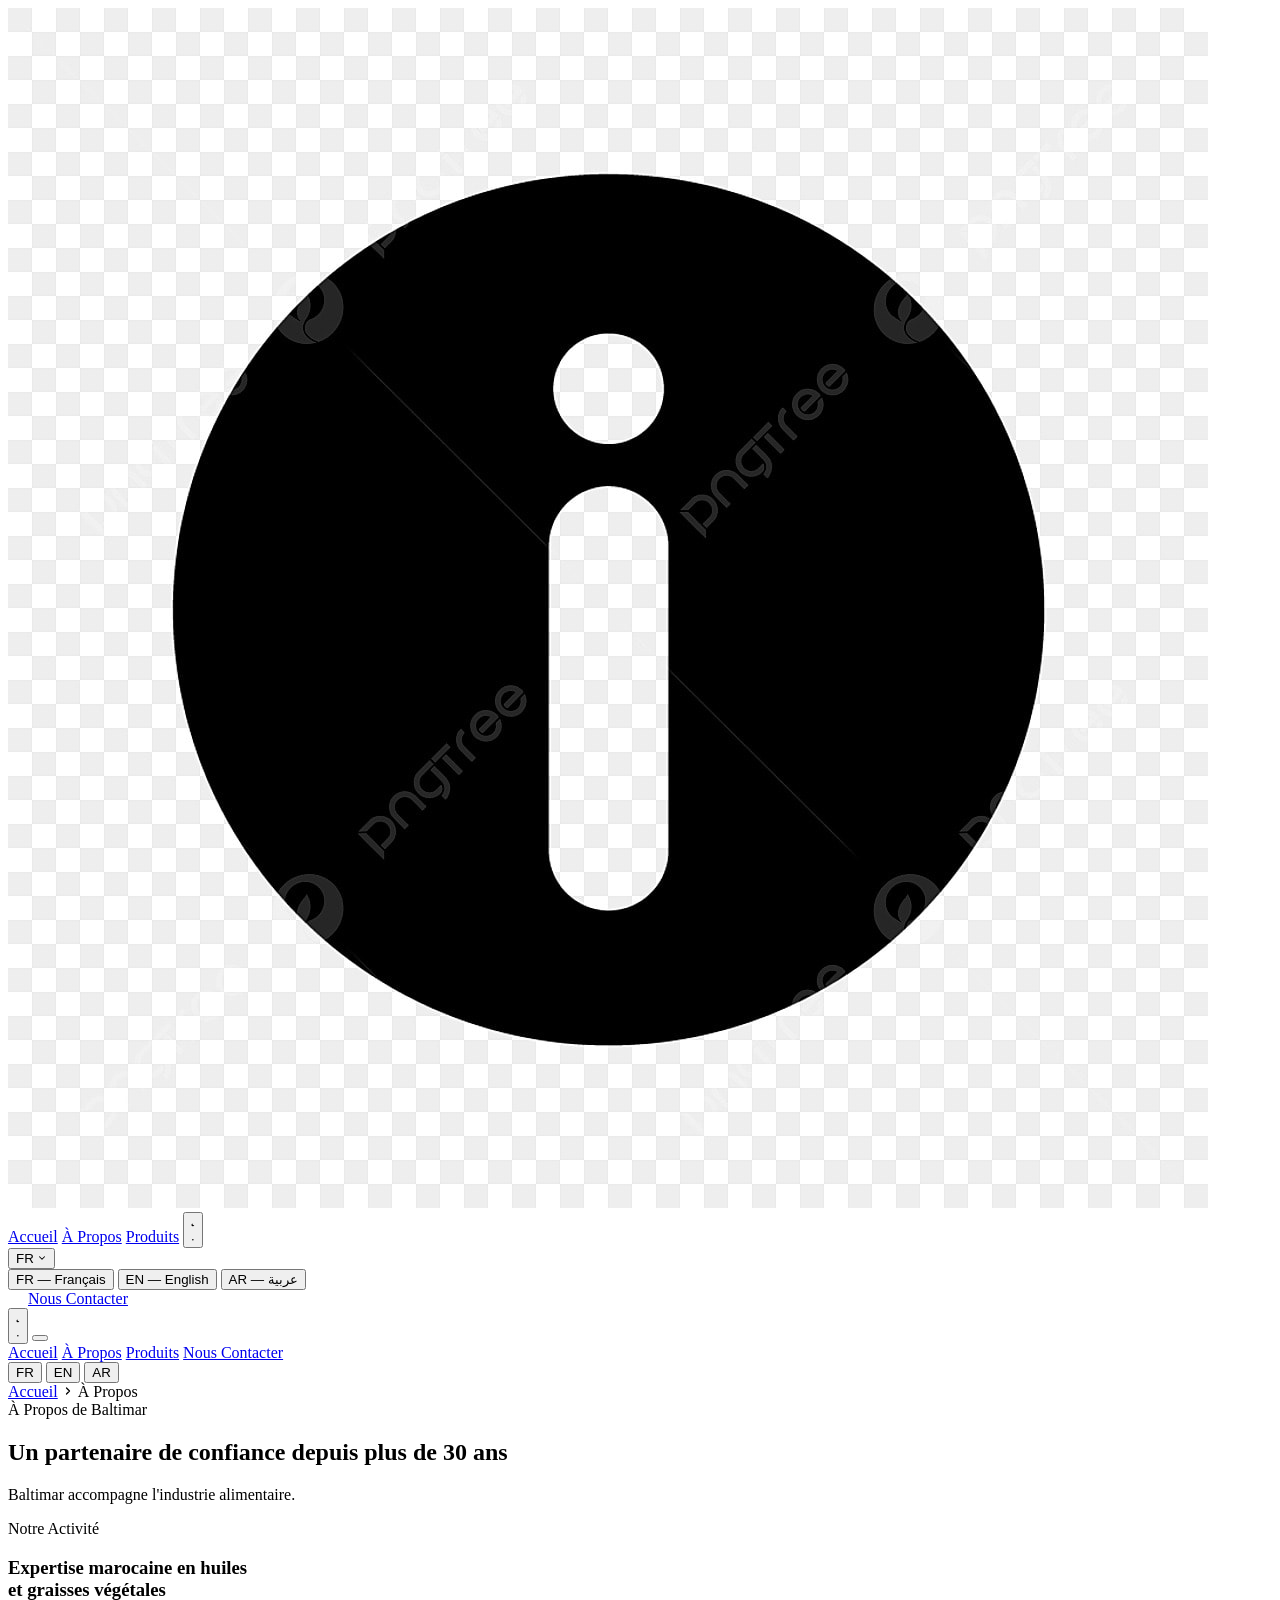
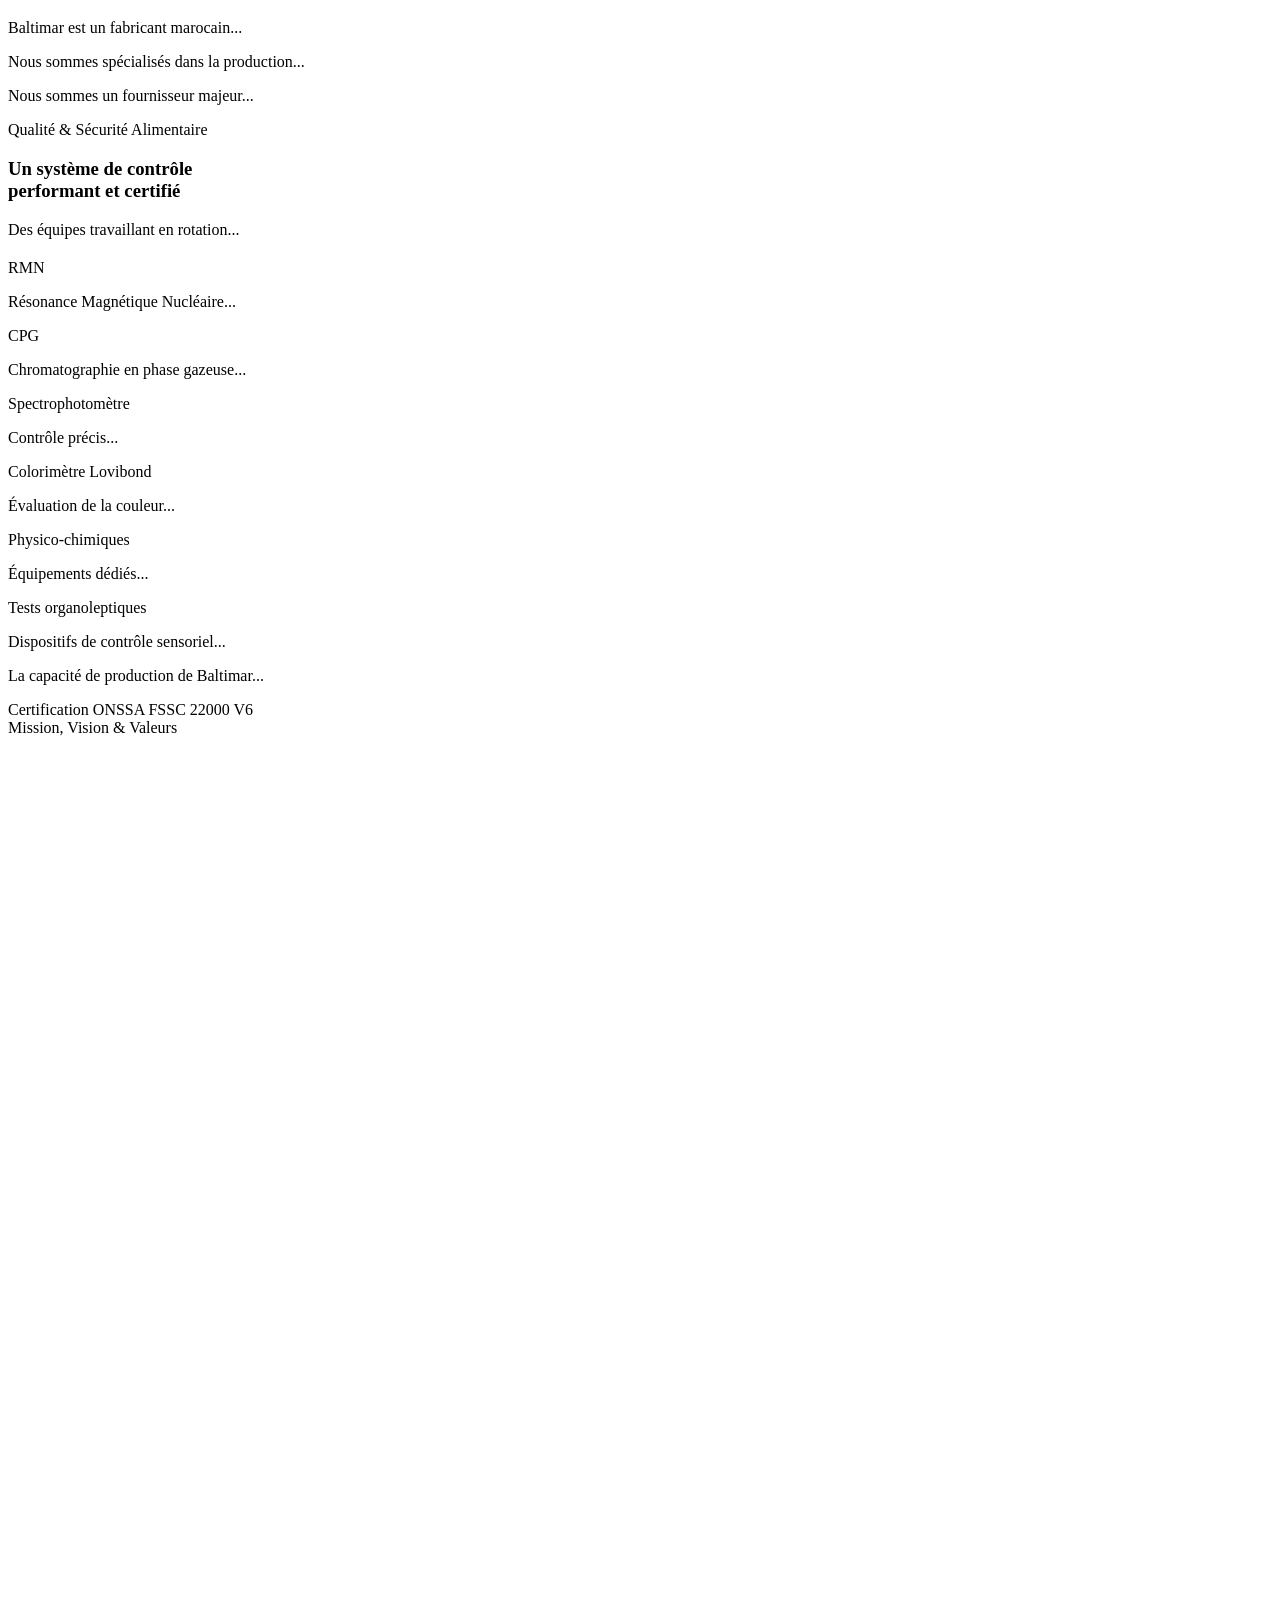
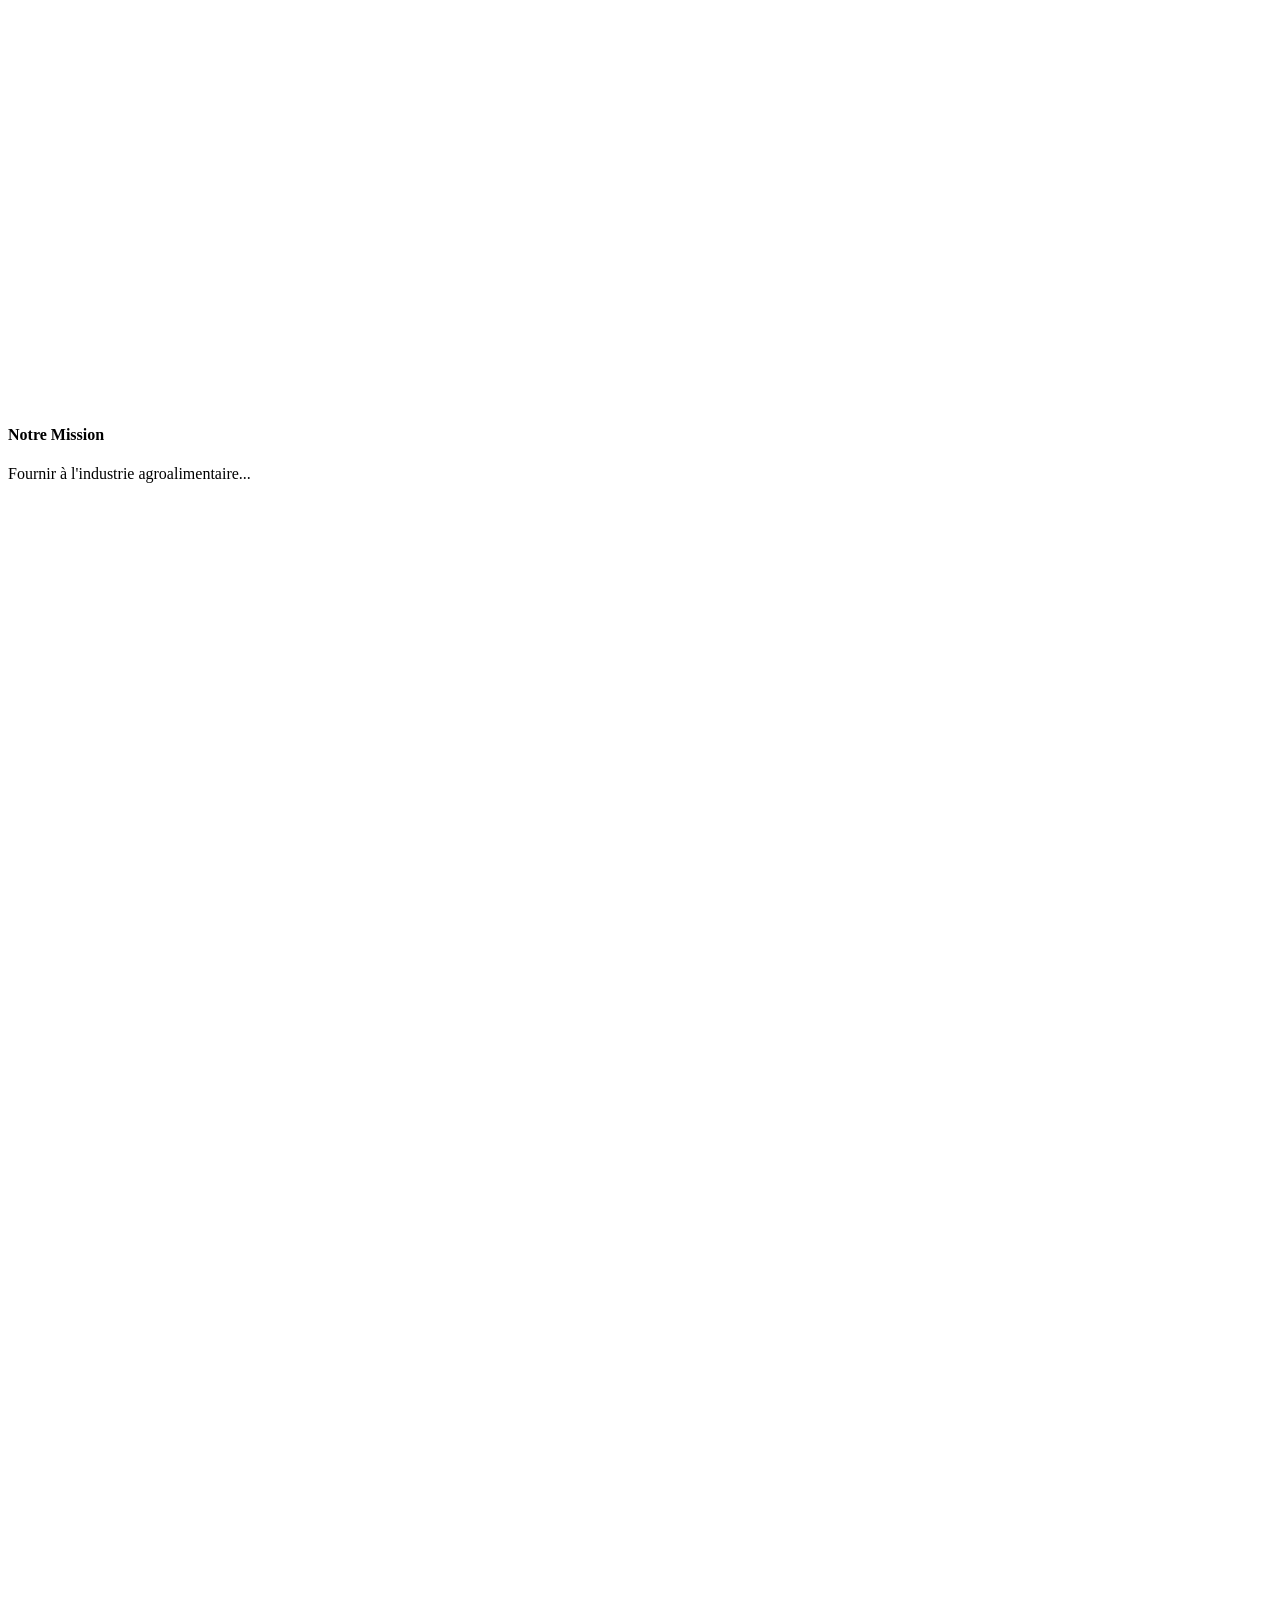
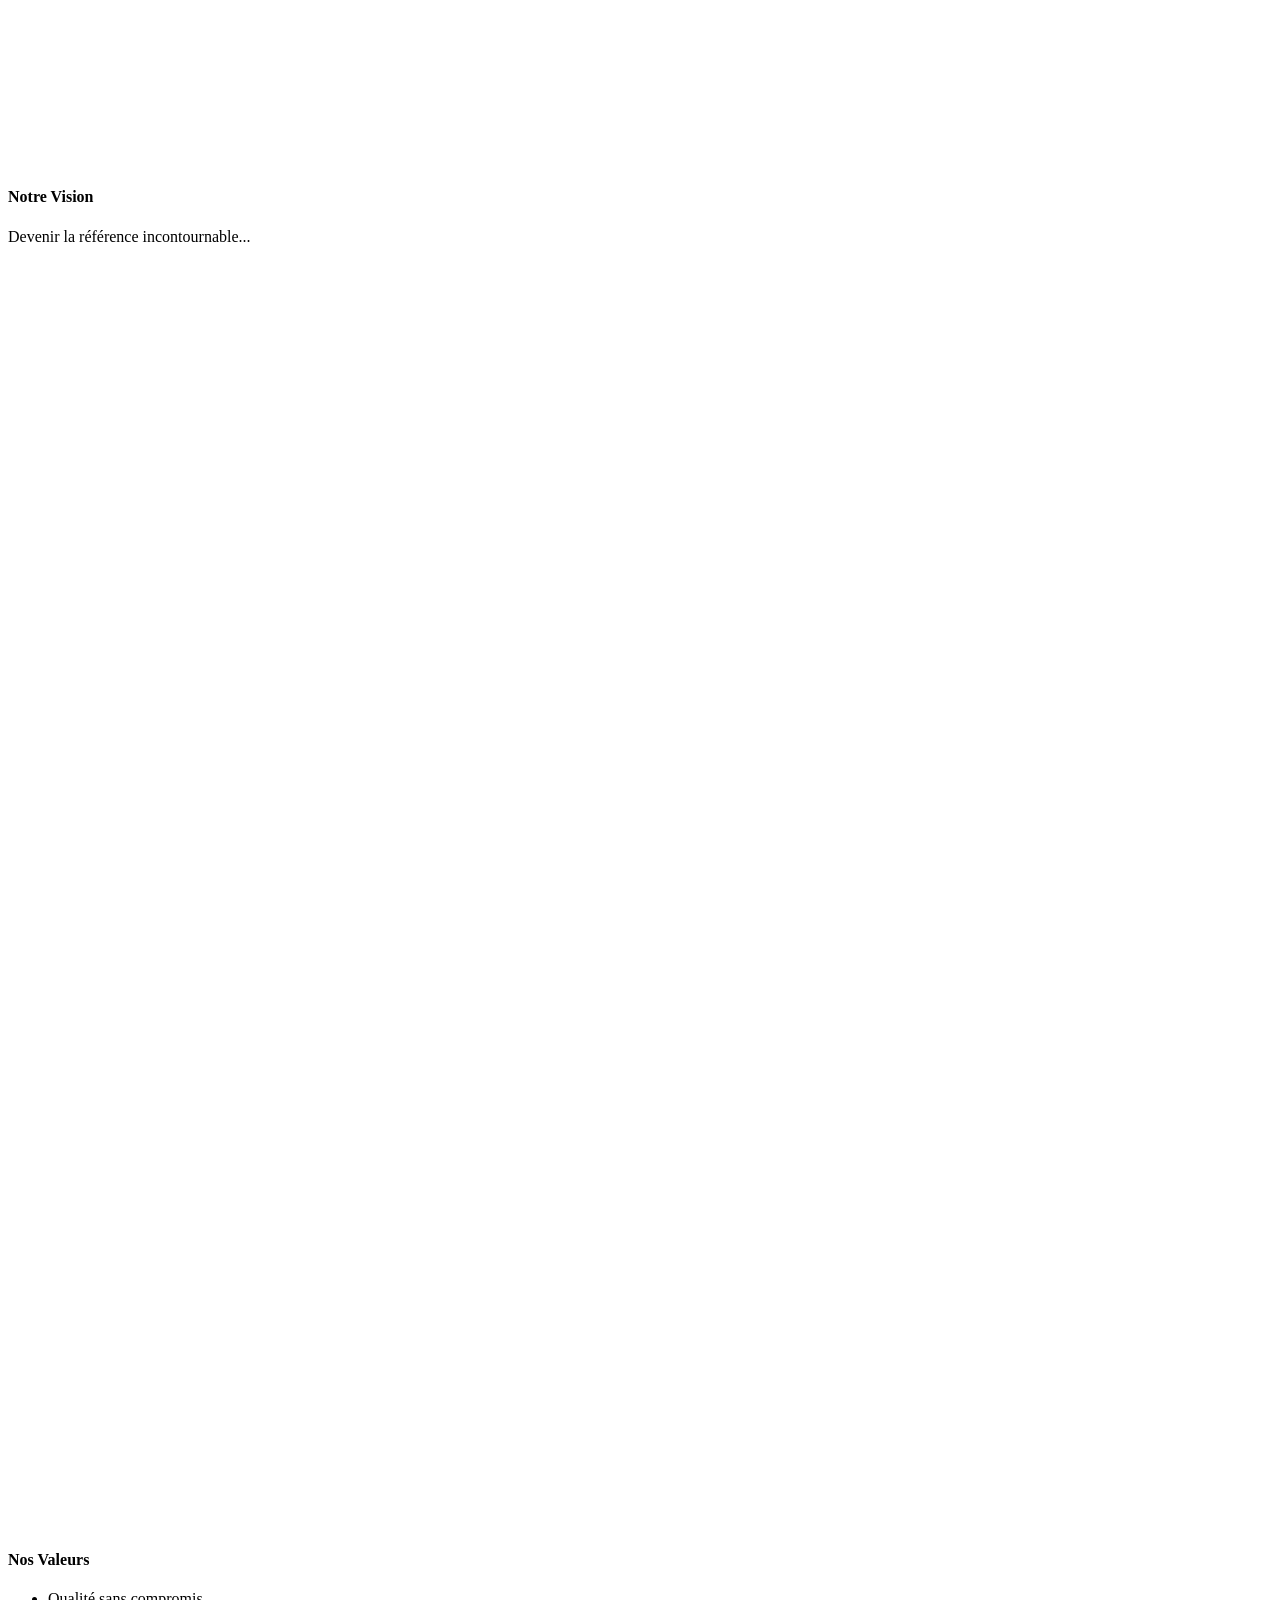
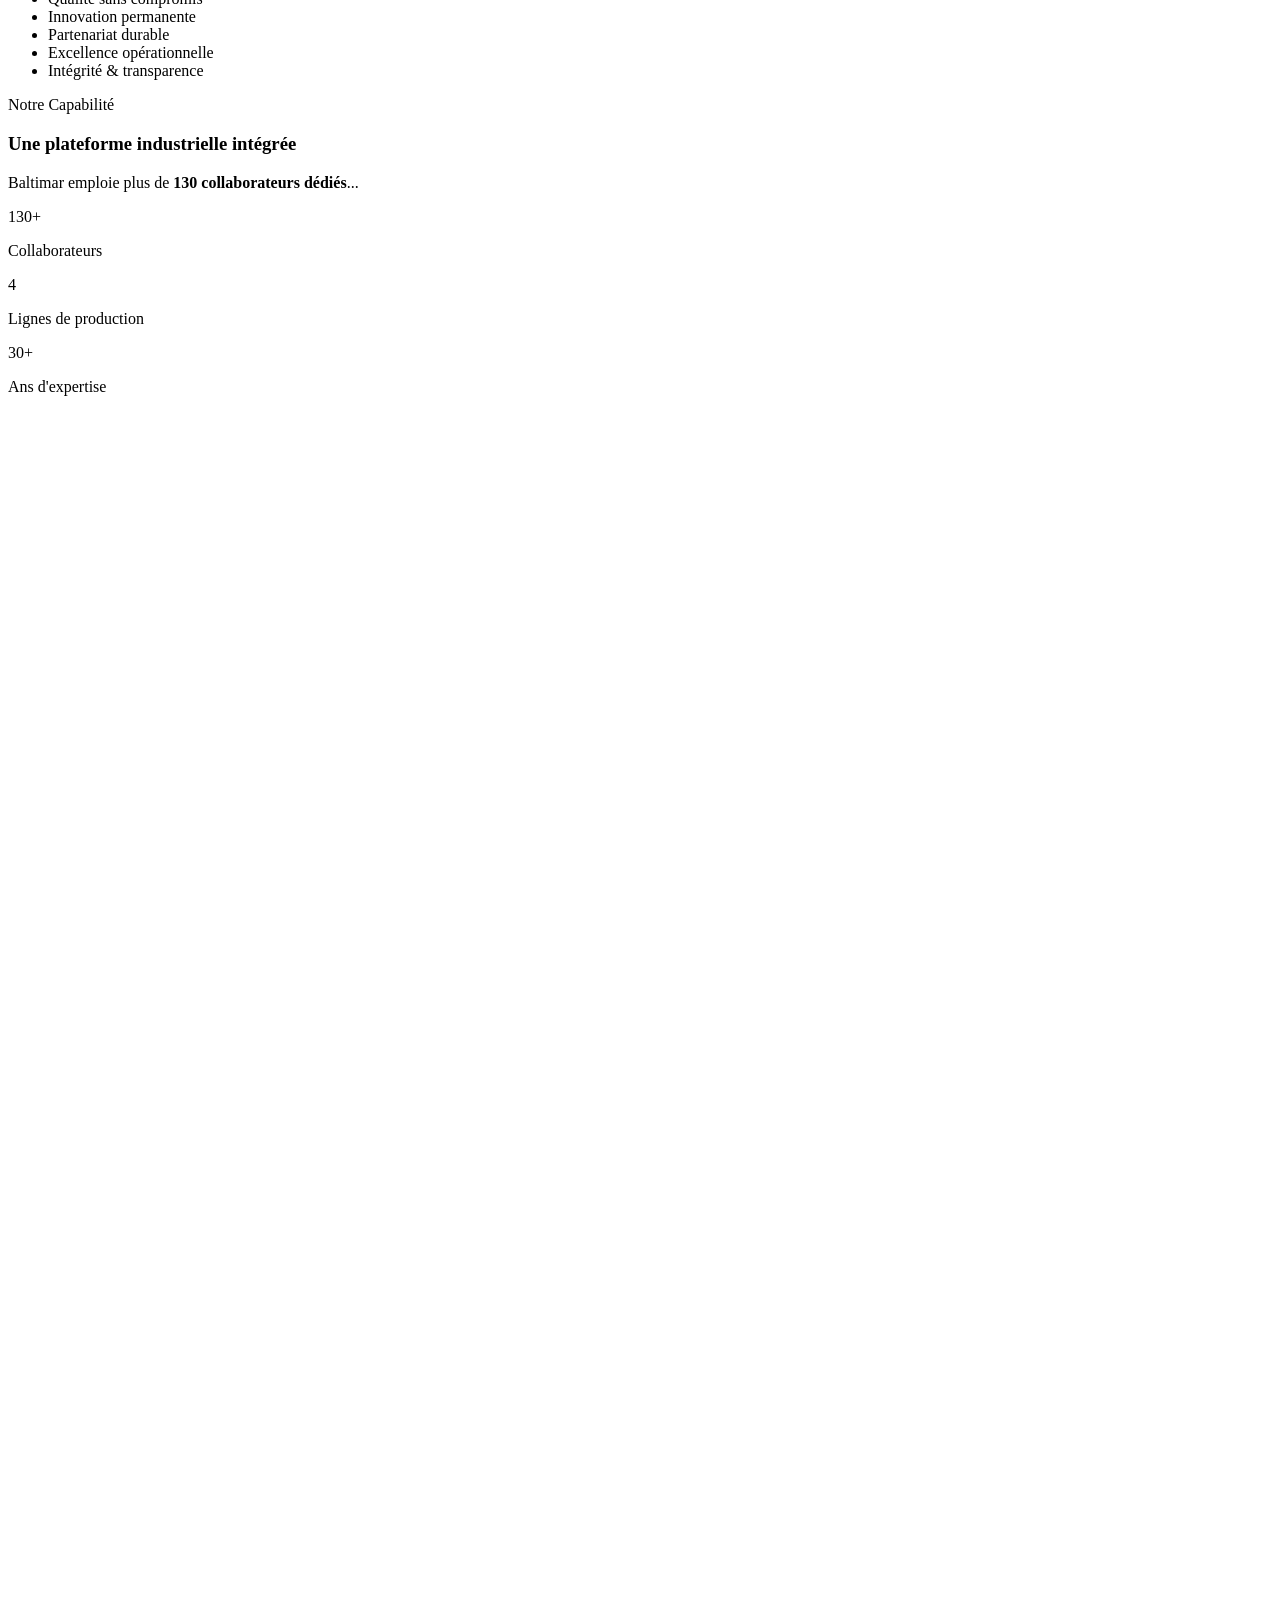
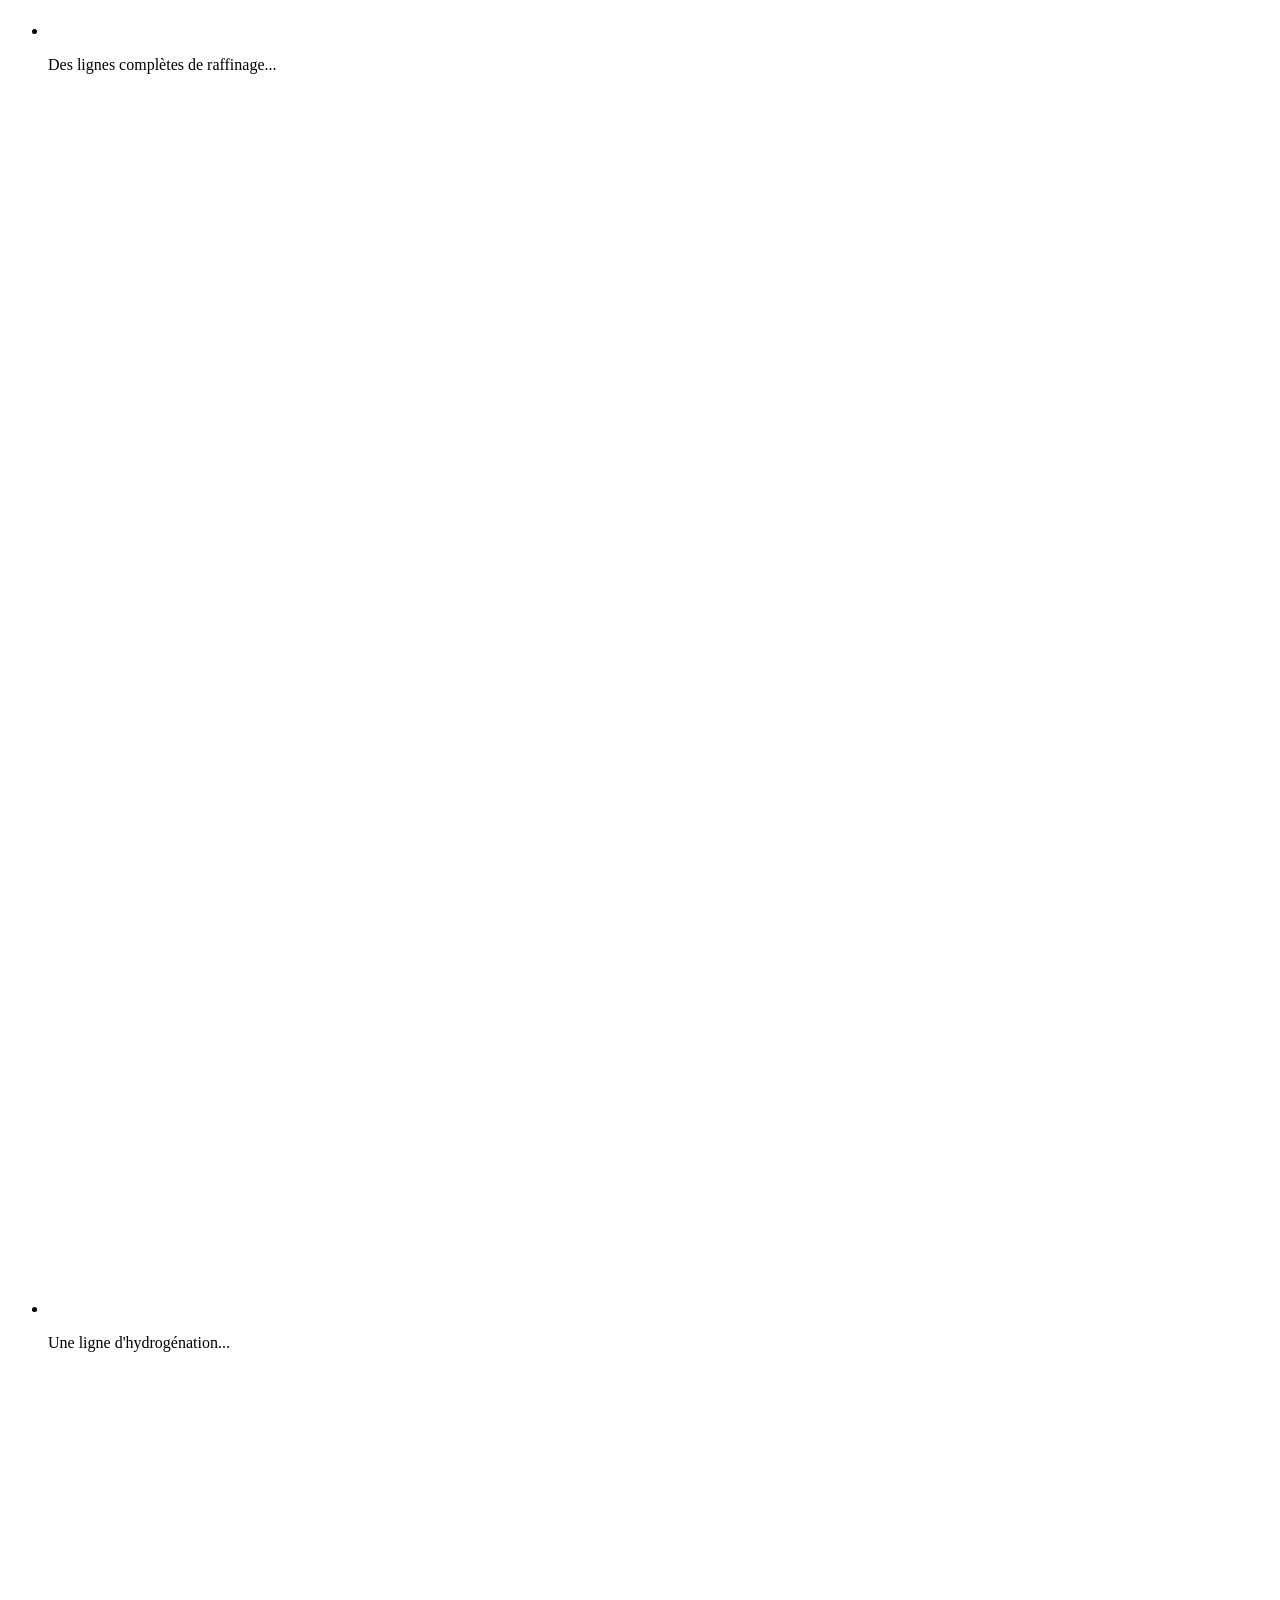
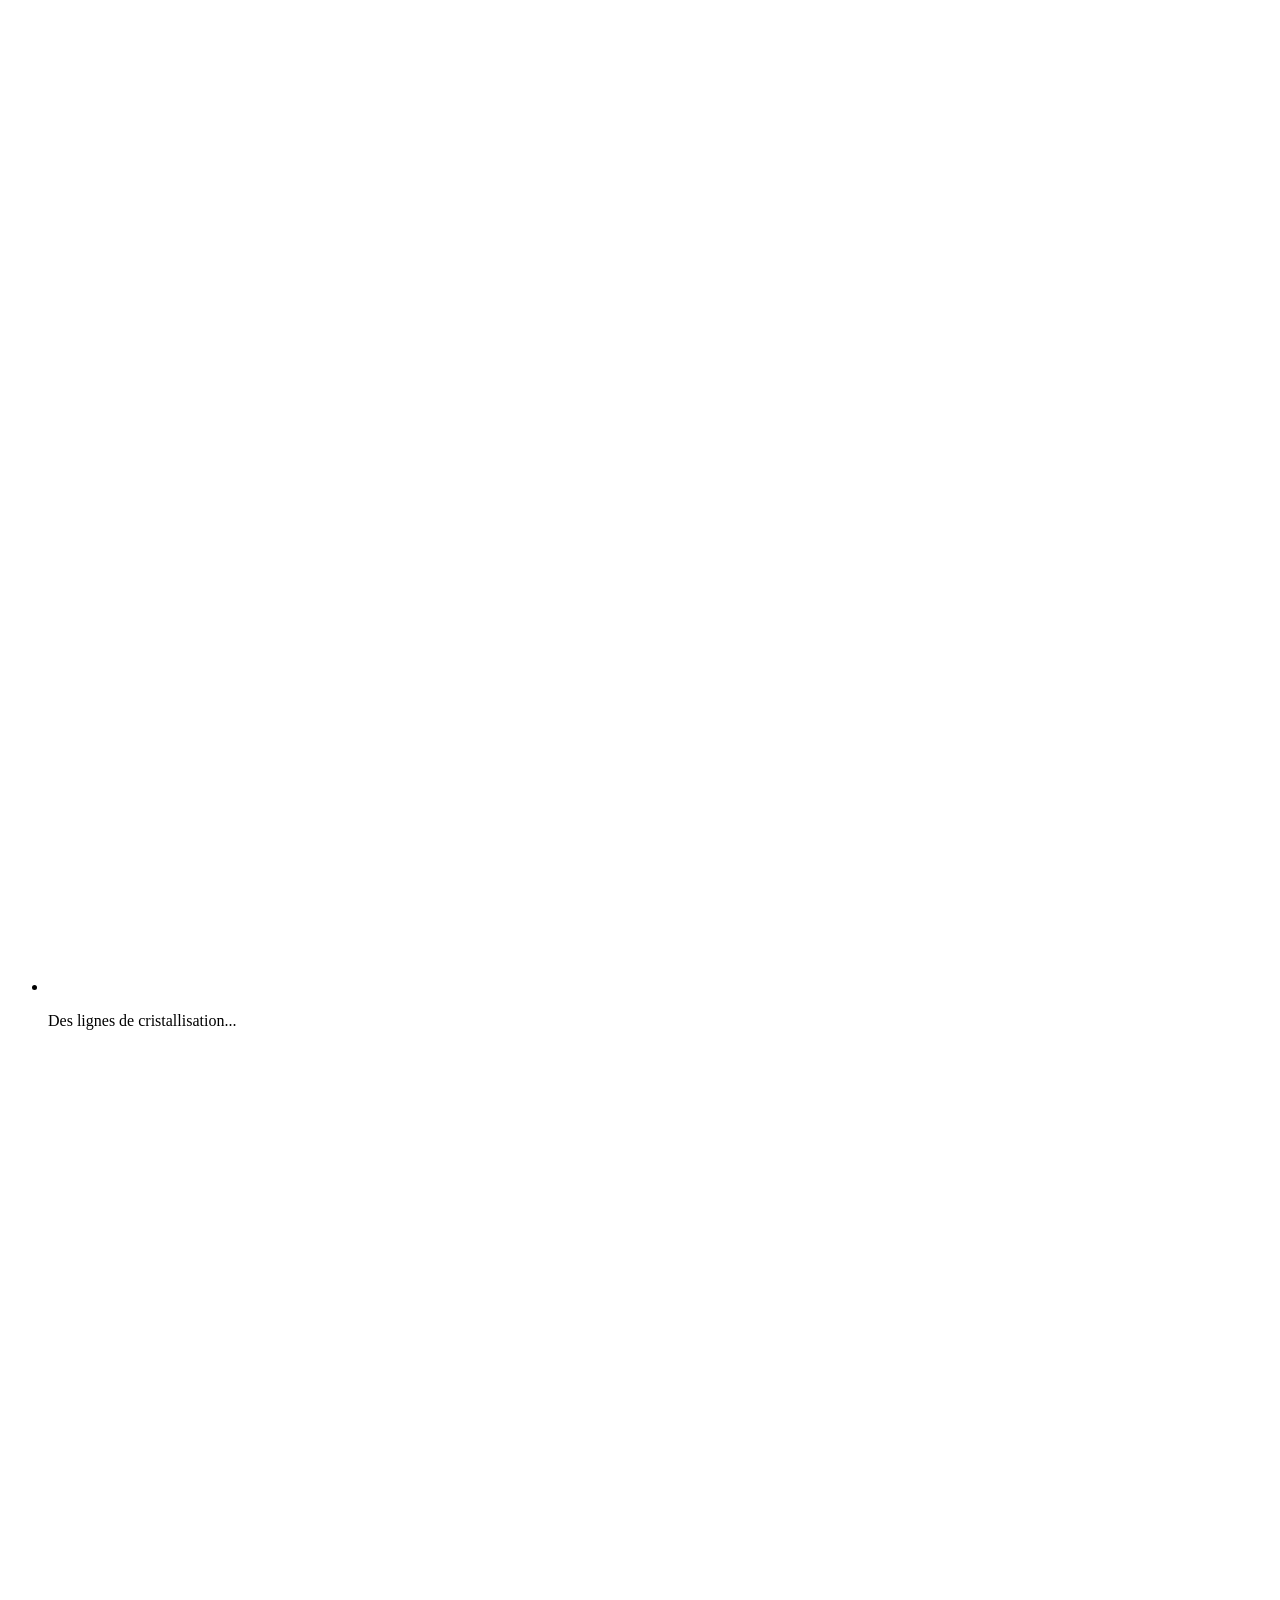
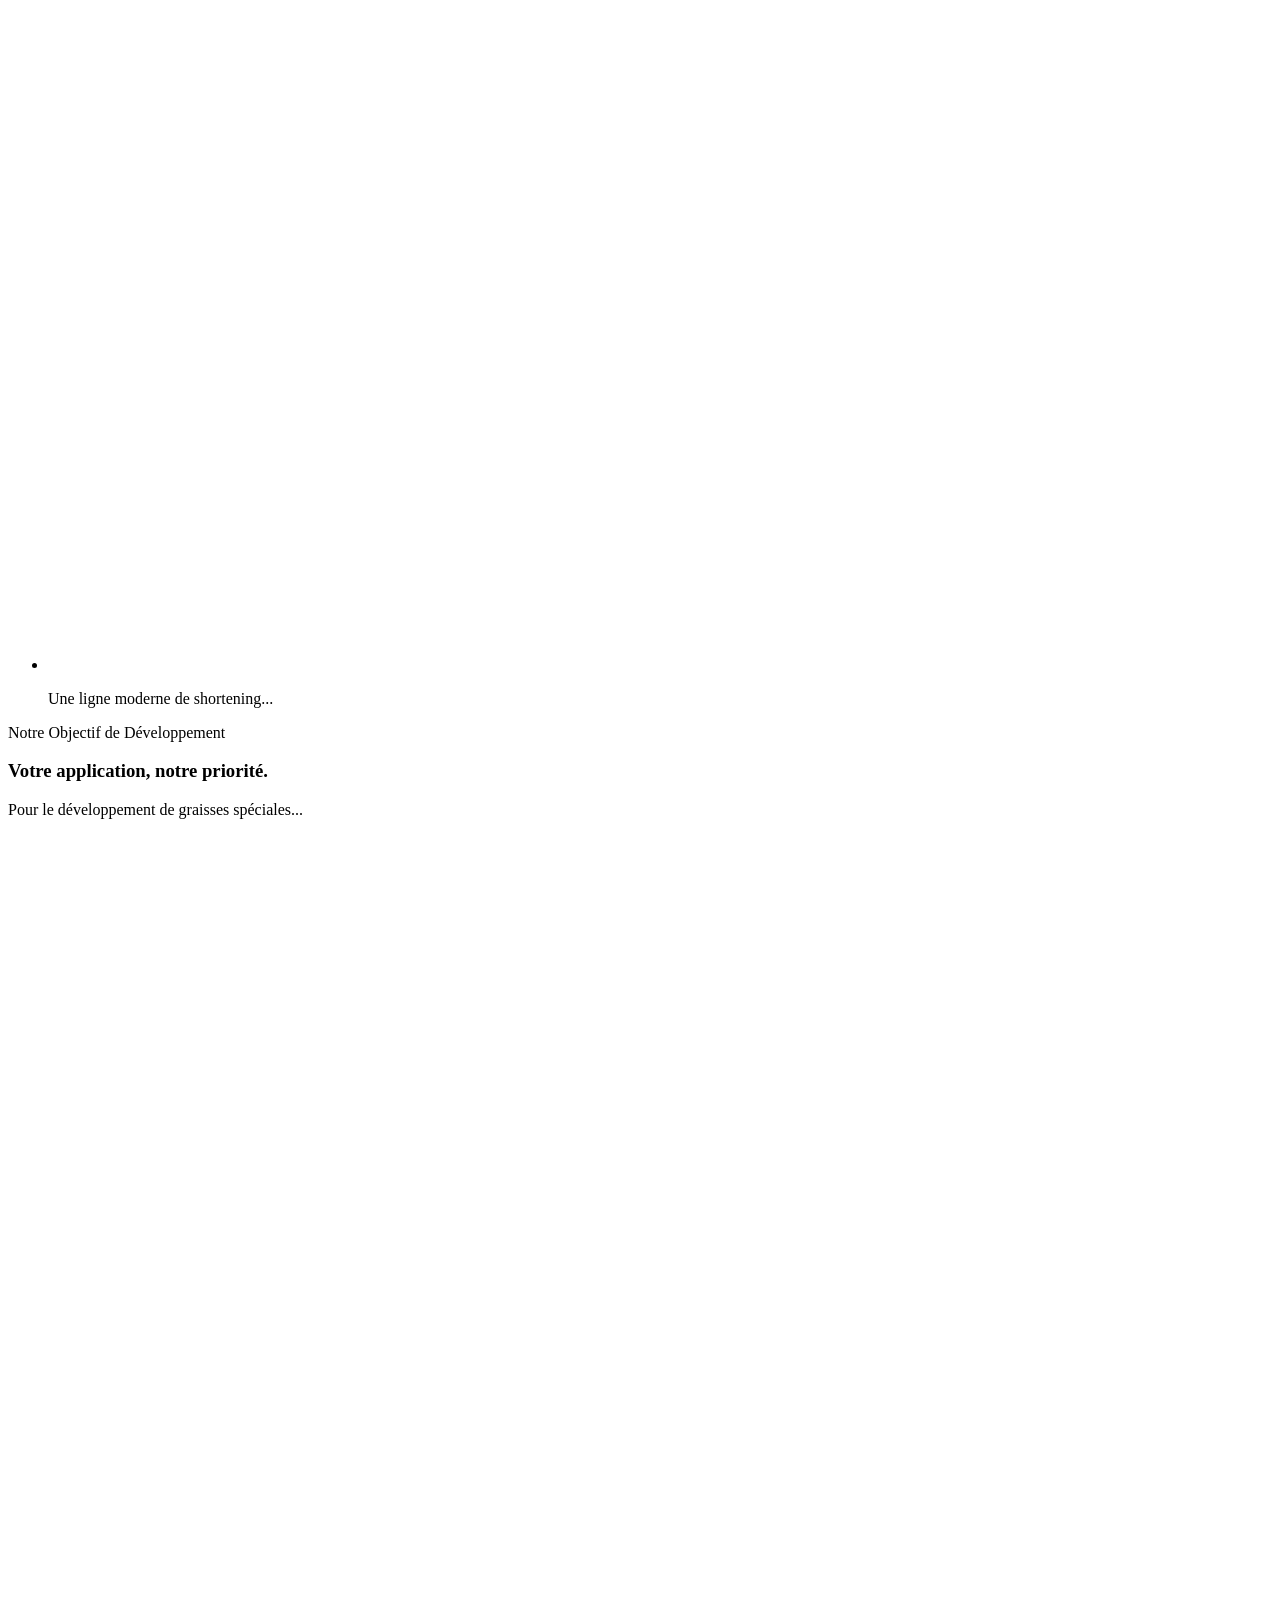
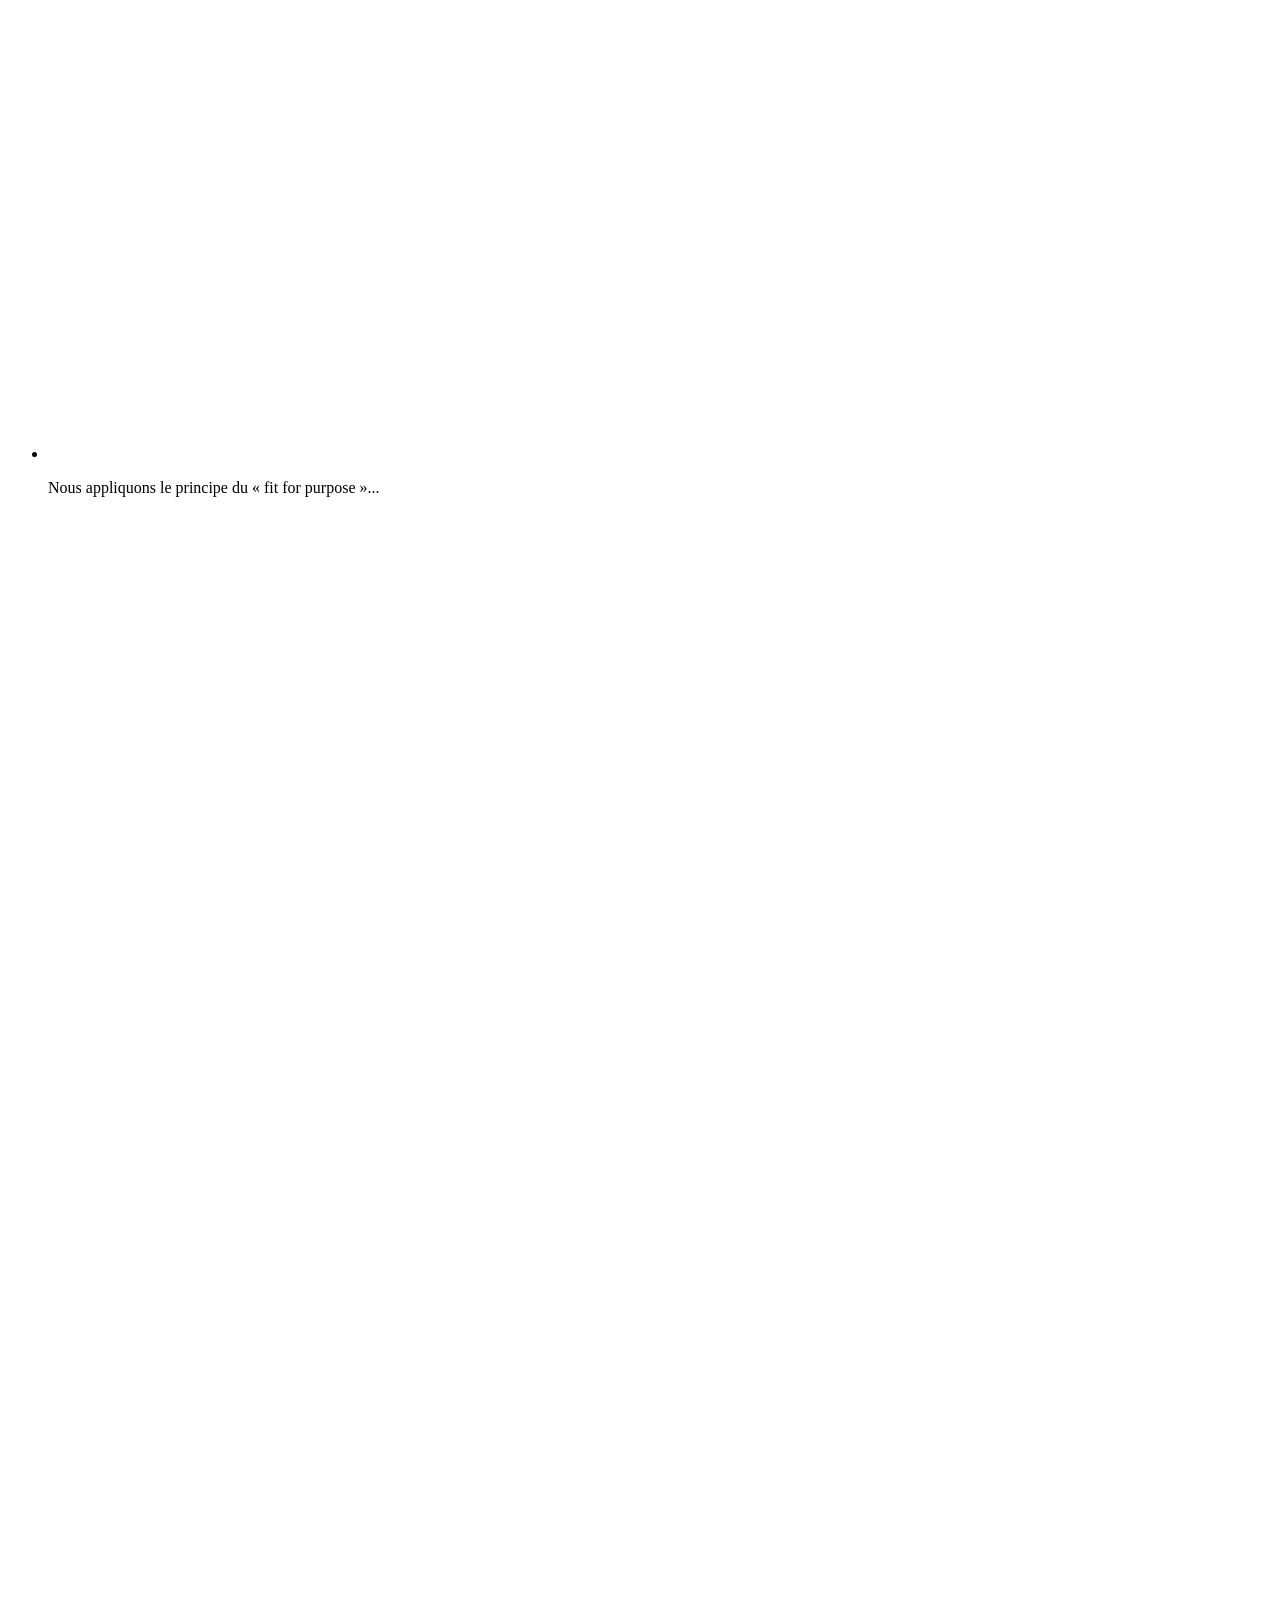
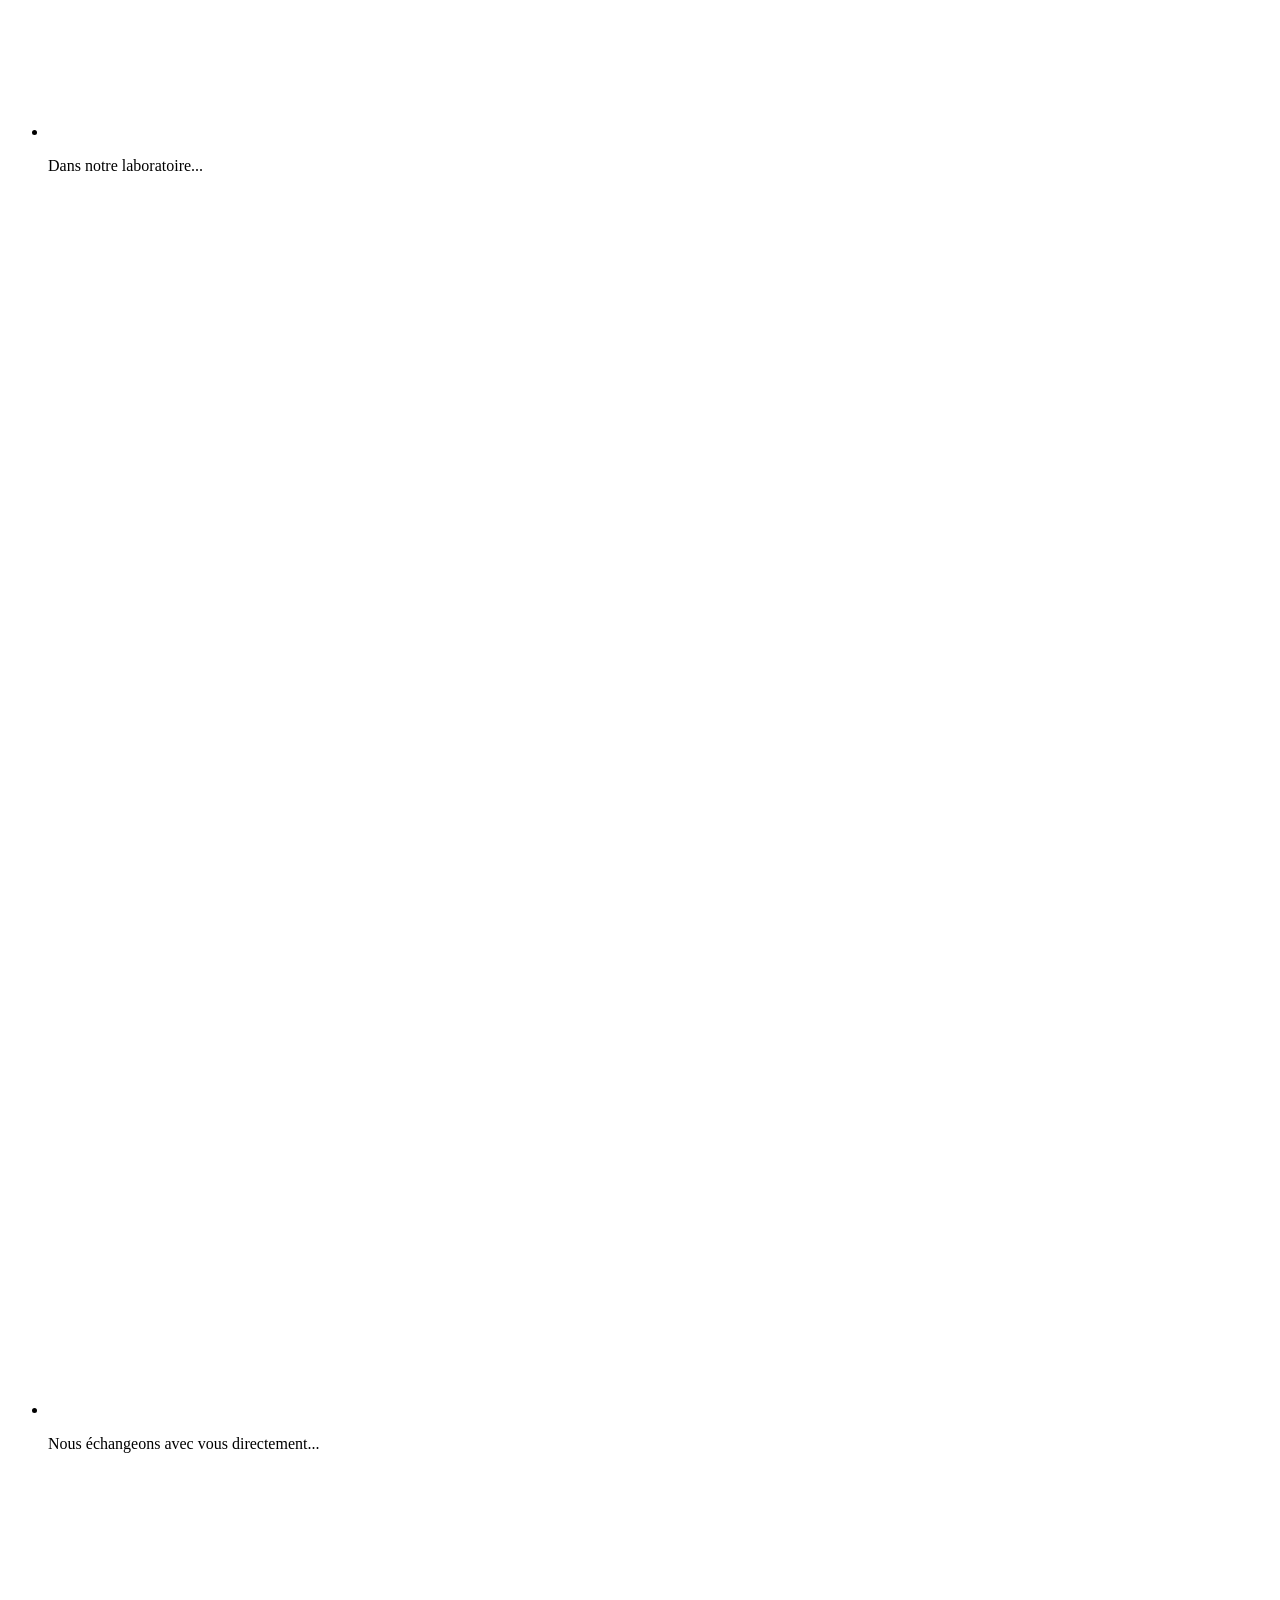
==== about.html @ b8329350 "Add files via upload" ====
<!DOCTYPE html>
<html lang="fr" data-page-key="page.about">
<head>
  <meta charset="UTF-8" />
  <link rel="icon" type="image/jpeg" href="../images/logo3.jpg" />
  <meta name="viewport" content="width=device-width, initial-scale=1.0" />
  <title>À Propos — Baltimar</title>
  <link rel="preconnect" href="https://fonts.googleapis.com" />
  <link rel="preconnect" href="https://fonts.gstatic.com" crossorigin />
  <link href="https://fonts.googleapis.com/css2?family=Inter:wght@300;400;500;600;700&family=Outfit:wght@300;400;500;600;700;800;900&display=swap" rel="stylesheet" />
  <link rel="stylesheet" href="css/style.css" />
  <script src="js/theme.js"></script>
</head>
<body>

  <!-- ── Navbar ──────────────────────────────────────────────── -->
  <nav class="navbar" id="navbar">
    <div class="container">
      <div class="navbar__inner">
        <a href="index.html" class="navbar__logo" aria-label="Baltimar">
          <img src="../images/logo3.jpg" alt="Baltimar" />
        </a>
        <div class="navbar__links">
          <a href="index.html" data-i18n="nav.home">Accueil</a>
          <a href="about.html" data-i18n="nav.about">À Propos</a>
          <a href="products.html" data-i18n="nav.products">Produits</a>
          <button class="theme-toggle" aria-label="Basculer le thème" onclick="toggleTheme()">
            <svg class="theme-toggle__moon" xmlns="http://www.w3.org/2000/svg" viewBox="0 0 24 24" stroke-width="2" stroke-linecap="round" stroke-linejoin="round"><path d="M21 12.79A9 9 0 1 1 11.21 3 7 7 0 0 0 21 12.79z" /></svg>
            <svg class="theme-toggle__sun" xmlns="http://www.w3.org/2000/svg" viewBox="0 0 24 24" stroke-width="2" stroke-linecap="round" stroke-linejoin="round">
              <circle cx="12" cy="12" r="5" /><line x1="12" y1="1" x2="12" y2="3" /><line x1="12" y1="21" x2="12" y2="23" />
              <line x1="4.22" y1="4.22" x2="5.64" y2="5.64" /><line x1="18.36" y1="18.36" x2="19.78" y2="19.78" />
              <line x1="1" y1="12" x2="3" y2="12" /><line x1="21" y1="12" x2="23" y2="12" />
              <line x1="4.22" y1="19.78" x2="5.64" y2="18.36" /><line x1="18.36" y1="5.64" x2="19.78" y2="4.22" />
            </svg>
          </button>
          <div class="lang-switcher">
            <button class="lang-btn" id="lang-btn" aria-haspopup="true" aria-expanded="false">
              <span id="lang-current">FR</span>
              <svg xmlns="http://www.w3.org/2000/svg" width="10" height="10" viewBox="0 0 24 24" fill="none" stroke="currentColor" stroke-width="2.5" stroke-linecap="round" stroke-linejoin="round"><path d="M6 9l6 6 6-6" /></svg>
            </button>
            <div class="lang-dropdown" id="lang-dropdown" role="listbox">
              <button class="lang-option" data-lang="fr" role="option">FR — Français</button>
              <button class="lang-option" data-lang="en" role="option">EN — English</button>
              <button class="lang-option" data-lang="ar" role="option">AR — عربية</button>
            </div>
          </div>
          <a href="index.html#contact" class="btn btn--primary navbar__cta" style="padding: 0.6rem 1.25rem" data-i18n="nav.contact">Nous Contacter</a>
        </div>
        <div class="navbar__actions">
          <button class="theme-toggle" aria-label="Basculer le thème" onclick="toggleTheme()">
            <svg class="theme-toggle__moon" xmlns="http://www.w3.org/2000/svg" viewBox="0 0 24 24" stroke-width="2" stroke-linecap="round" stroke-linejoin="round"><path d="M21 12.79A9 9 0 1 1 11.21 3 7 7 0 0 0 21 12.79z" /></svg>
            <svg class="theme-toggle__sun" xmlns="http://www.w3.org/2000/svg" viewBox="0 0 24 24" stroke-width="2" stroke-linecap="round" stroke-linejoin="round">
              <circle cx="12" cy="12" r="5" /><line x1="12" y1="1" x2="12" y2="3" /><line x1="12" y1="21" x2="12" y2="23" />
              <line x1="4.22" y1="4.22" x2="5.64" y2="5.64" /><line x1="18.36" y1="18.36" x2="19.78" y2="19.78" />
              <line x1="1" y1="12" x2="3" y2="12" /><line x1="21" y1="12" x2="23" y2="12" />
              <line x1="4.22" y1="19.78" x2="5.64" y2="18.36" /><line x1="18.36" y1="5.64" x2="19.78" y2="4.22" />
            </svg>
          </button>
          <button class="navbar__hamburger" id="hamburger" aria-label="Menu" aria-expanded="false">
            <span></span><span></span><span></span>
          </button>
        </div>
      </div>
    </div>
    <div class="navbar__mobile" id="mobile-menu">
      <div class="navbar__mobile-inner">
        <a href="index.html" data-i18n="nav.home">Accueil</a>
        <a href="about.html" data-i18n="nav.about">À Propos</a>
        <a href="products.html" data-i18n="nav.products">Produits</a>
        <a href="index.html#contact" class="btn btn--primary" style="width: fit-content" data-i18n="nav.contact">Nous Contacter</a>
        <div class="lang-switcher-mobile">
          <button class="lang-option" data-lang="fr">FR</button>
          <button class="lang-option" data-lang="en">EN</button>
          <button class="lang-option" data-lang="ar">AR</button>
        </div>
      </div>
    </div>
  </nav>

  <main>

    <!-- ── Page Hero ───────────────────────────────────────── -->
    <section class="products-page-hero">
      <div class="products__bg-blobs">
        <div class="products__blob products__blob--1"></div>
        <div class="products__blob products__blob--2"></div>
        <div class="products__blob products__blob--3"></div>
      </div>
      <div class="container">
        <nav class="breadcrumb reveal" aria-label="Fil d'Ariane">
          <a href="index.html" data-i18n="nav.home">Accueil</a>
          <svg xmlns="http://www.w3.org/2000/svg" width="12" height="12" viewBox="0 0 24 24" fill="none" stroke="currentColor" stroke-width="2.5" stroke-linecap="round" stroke-linejoin="round"><path d="M9 18l6-6-6-6" /></svg>
          <span data-i18n="about.breadcrumb">À Propos</span>
        </nav>
        <div class="products__header reveal">
          <span class="badge badge--dark">
            <span class="badge-dot"></span><span data-i18n="about.badge">À Propos de Baltimar</span>
          </span>
          <h1 class="products__title" data-i18n-html="about.title">Un partenaire de confiance <span class="products__title-gradient"> depuis plus de 30 ans</span></h1>
          <p class="products__sub" data-i18n="about.sub">Baltimar accompagne l'industrie alimentaire.</p>
        </div>
      </div>
    </section>

    <!-- ── About Main ───────────────────────────────────────── -->
    <section id="about">
      <div class="about__blob about__blob--tr"></div>
      <div class="about__blob about__blob--bl"></div>
      <div class="about__blob about__blob--c"></div>
      <div class="container">
        <div class="about__inner">

          <!-- Two-column: Activité + Qualité -->
          <div class="about__two-col">

            <!-- Activité -->
            <div class="glass-card reveal">
              <div class="glass-card__blob glass-card__blob--tr"></div>
              <div class="glass-card__blob glass-card__blob--bl"></div>
              <div class="glass-card__inner">
                <span class="badge badge--dark" style="margin-bottom: 1.25rem">
                  <span class="badge-dot"></span><span data-i18n="about.act.badge">Notre Activité</span>
                </span>
                <h3 class="about__card-title" data-i18n-html="about.act.title">Expertise marocaine en huiles<br>et graisses végétales</h3>
                <p class="about__card-text" data-i18n="about.act.p1">Baltimar est un fabricant marocain...</p>
                <p class="about__card-text" data-i18n="about.act.p2">Nous sommes spécialisés dans la production...</p>
                <p class="about__card-text" data-i18n="about.act.p3">Nous sommes un fournisseur majeur...</p>
              </div>
            </div>

            <!-- Qualité -->
            <div class="glass-card reveal reveal-delay-1">
              <div class="glass-card__blob glass-card__blob--tr"></div>
              <div class="glass-card__blob glass-card__blob--bl"></div>
              <div class="glass-card__inner">
                <span class="badge badge--dark" style="margin-bottom: 1.25rem">
                  <span class="badge-dot"></span><span data-i18n="about.qual.badge">Qualité & Sécurité Alimentaire</span>
                </span>
                <h3 class="about__card-title" data-i18n-html="about.qual.title">Un système de contrôle<br>performant et certifié</h3>
                <p class="about__card-text" style="margin-bottom: 1.25rem" data-i18n="about.qual.p1">Des équipes travaillant en rotation...</p>
                <div class="lab-grid">
                  <div class="lab-item">
                    <p class="lab-item__name" data-i18n="about.lab.rmn.name">RMN</p>
                    <p class="lab-item__desc" data-i18n="about.lab.rmn.desc">Résonance Magnétique Nucléaire...</p>
                  </div>
                  <div class="lab-item">
                    <p class="lab-item__name" data-i18n="about.lab.cpg.name">CPG</p>
                    <p class="lab-item__desc" data-i18n="about.lab.cpg.desc">Chromatographie en phase gazeuse...</p>
                  </div>
                  <div class="lab-item">
                    <p class="lab-item__name" data-i18n="about.lab.spec.name">Spectrophotomètre</p>
                    <p class="lab-item__desc" data-i18n="about.lab.spec.desc">Contrôle précis...</p>
                  </div>
                  <div class="lab-item">
                    <p class="lab-item__name" data-i18n="about.lab.col.name">Colorimètre Lovibond</p>
                    <p class="lab-item__desc" data-i18n="about.lab.col.desc">Évaluation de la couleur...</p>
                  </div>
                  <div class="lab-item">
                    <p class="lab-item__name" data-i18n="about.lab.phys.name">Physico-chimiques</p>
                    <p class="lab-item__desc" data-i18n="about.lab.phys.desc">Équipements dédiés...</p>
                  </div>
                  <div class="lab-item">
                    <p class="lab-item__name" data-i18n="about.lab.orga.name">Tests organoleptiques</p>
                    <p class="lab-item__desc" data-i18n="about.lab.orga.desc">Dispositifs de contrôle sensoriel...</p>
                  </div>
                </div>
                <p class="about__card-text" style="margin-bottom: 1rem" data-i18n="about.qual.p2">La capacité de production de Baltimar...</p>
                <div class="cert-badges">
                  <span class="cert-badge" data-i18n="cert.2">Certification ONSSA</span>
                  <span class="cert-badge" data-i18n="cert.1">FSSC 22000 V6</span>
                </div>
              </div>
            </div>
          </div>

          <!-- Mission / Vision / Valeurs -->
          <div class="glass-card reveal">
            <div class="glass-card__blob glass-card__blob--tr"></div>
            <div class="glass-card__blob glass-card__blob--bl"></div>
            <div class="glass-card__inner">
              <span class="badge badge--dark" style="margin-bottom: 1.5rem">
                <span class="badge-dot"></span><span data-i18n="about.mvv.badge">Mission, Vision & Valeurs</span>
              </span>
              <div class="mvv-grid">
                <div class="mvv-card">
                  <div class="mvv-icon">
                    <svg xmlns="http://www.w3.org/2000/svg" viewBox="0 0 24 24" fill="none" stroke-width="1.8" stroke-linecap="round" stroke-linejoin="round">
                      <path d="M22 11.08V12a10 10 0 11-5.93-9.14" /><polyline points="22 4 12 14.01 9 11.01" />
                    </svg>
                  </div>
                  <h4 class="mvv-title" data-i18n="about.mission.title">Notre Mission</h4>
                  <p class="mvv-desc" data-i18n="about.mission.desc">Fournir à l'industrie agroalimentaire...</p>
                </div>
                <div class="mvv-card mvv-card--accent">
                  <div class="mvv-icon">
                    <svg xmlns="http://www.w3.org/2000/svg" viewBox="0 0 24 24" fill="none" stroke-width="1.8" stroke-linecap="round" stroke-linejoin="round">
                      <path d="M1 12s4-8 11-8 11 8 11 8-4 8-11 8-11-8-11-8z" /><circle cx="12" cy="12" r="3" />
                    </svg>
                  </div>
                  <h4 class="mvv-title" data-i18n="about.vision.title">Notre Vision</h4>
                  <p class="mvv-desc" data-i18n="about.vision.desc">Devenir la référence incontournable...</p>
                </div>
                <div class="mvv-card">
                  <div class="mvv-icon">
                    <svg xmlns="http://www.w3.org/2000/svg" viewBox="0 0 24 24" fill="none" stroke-width="1.8" stroke-linecap="round" stroke-linejoin="round">
                      <polygon points="12 2 15.09 8.26 22 9.27 17 14.14 18.18 21.02 12 17.77 5.82 21.02 7 14.14 2 9.27 8.91 8.26 12 2" />
                    </svg>
                  </div>
                  <h4 class="mvv-title" data-i18n="about.values.title">Nos Valeurs</h4>
                  <ul class="mvv-list">
                    <li data-i18n="about.v1">Qualité sans compromis</li>
                    <li data-i18n="about.v2">Innovation permanente</li>
                    <li data-i18n="about.v3">Partenariat durable</li>
                    <li data-i18n="about.v4">Excellence opérationnelle</li>
                    <li data-i18n="about.v5">Intégrité & transparence</li>
                  </ul>
                </div>
              </div>
            </div>
          </div>

          <!-- Capability -->
          <div class="glass-card reveal">
            <div class="glass-card__blob glass-card__blob--tr"></div>
            <div class="glass-card__blob glass-card__blob--bl"></div>
            <div class="glass-card__inner">
              <span class="badge badge--dark" style="margin-bottom: 1.25rem">
                <span class="badge-dot"></span><span data-i18n="about.cap.badge">Notre Capabilité</span>
              </span>
              <div class="about__cap-grid">
                <div>
                  <h3 class="about__card-title" data-i18n="about.cap.title">Une plateforme industrielle intégrée</h3>
                  <p class="about__card-text" data-i18n-html="about.cap.text">Baltimar emploie plus de <strong style="color:var(--brand)">130 collaborateurs dédiés</strong>...</p>
                  <div class="about__mini-stats">
                    <div><p class="mini-stat__value">130+</p><p class="mini-stat__label" data-i18n="about.cap.l1">Collaborateurs</p></div>
                    <div><p class="mini-stat__value">4</p><p class="mini-stat__label" data-i18n="about.cap.l2">Lignes de production</p></div>
                    <div><p class="mini-stat__value">30+</p><p class="mini-stat__label" data-i18n="about.cap.l3">Ans d'expertise</p></div>
                  </div>
                </div>
                <ul class="check-list">
                  <li class="check-item">
                    <span class="check-icon"><svg xmlns="http://www.w3.org/2000/svg" viewBox="0 0 24 24" fill="none" stroke-width="2.5" stroke-linecap="round" stroke-linejoin="round"><path d="M20 7l-11 11-5-5" /></svg></span>
                    <p class="check-text" data-i18n="about.cap.c1">Des lignes complètes de raffinage...</p>
                  </li>
                  <li class="check-item">
                    <span class="check-icon"><svg xmlns="http://www.w3.org/2000/svg" viewBox="0 0 24 24" fill="none" stroke-width="2.5" stroke-linecap="round" stroke-linejoin="round"><path d="M20 7l-11 11-5-5" /></svg></span>
                    <p class="check-text" data-i18n="about.cap.c2">Une ligne d'hydrogénation...</p>
                  </li>
                  <li class="check-item">
                    <span class="check-icon"><svg xmlns="http://www.w3.org/2000/svg" viewBox="0 0 24 24" fill="none" stroke-width="2.5" stroke-linecap="round" stroke-linejoin="round"><path d="M20 7l-11 11-5-5" /></svg></span>
                    <p class="check-text" data-i18n="about.cap.c3">Des lignes de cristallisation...</p>
                  </li>
                  <li class="check-item">
                    <span class="check-icon"><svg xmlns="http://www.w3.org/2000/svg" viewBox="0 0 24 24" fill="none" stroke-width="2.5" stroke-linecap="round" stroke-linejoin="round"><path d="M20 7l-11 11-5-5" /></svg></span>
                    <p class="check-text" data-i18n="about.cap.c4">Une ligne moderne de shortening...</p>
                  </li>
                </ul>
              </div>
            </div>
          </div>

          <!-- Development objective -->
          <div class="glass-card reveal">
            <div class="glass-card__blob glass-card__blob--tr"></div>
            <div class="glass-card__blob glass-card__blob--bl"></div>
            <div class="glass-card__inner">
              <span class="badge badge--dark" style="margin-bottom: 1.25rem">
                <span class="badge-dot"></span><span data-i18n="about.dev.badge">Notre Objectif de Développement</span>
              </span>
              <div class="about__cap-grid">
                <div>
                  <h3 class="about__card-title" data-i18n-html="about.dev.title">Votre application, <span class="about__title-gradient"> notre priorité.</span></h3>
                  <p class="about__card-text" data-i18n-html="about.dev.text">Pour le développement de graisses spéciales...</p>
                </div>
                <ul class="check-list">
                  <li class="check-item">
                    <span class="check-icon"><svg xmlns="http://www.w3.org/2000/svg" viewBox="0 0 24 24" fill="none" stroke-width="2.5" stroke-linecap="round" stroke-linejoin="round"><circle cx="12" cy="12" r="8" /><path d="M12 8v4l3 3" /></svg></span>
                    <p class="check-text" data-i18n="about.dev.c1">Nous appliquons le principe du « fit for purpose »...</p>
                  </li>
                  <li class="check-item">
                    <span class="check-icon"><svg xmlns="http://www.w3.org/2000/svg" viewBox="0 0 24 24" fill="none" stroke-width="2.5" stroke-linecap="round" stroke-linejoin="round"><circle cx="12" cy="12" r="8" /><path d="M12 8v4l3 3" /></svg></span>
                    <p class="check-text" data-i18n="about.dev.c2">Dans notre laboratoire...</p>
                  </li>
                  <li class="check-item">
                    <span class="check-icon"><svg xmlns="http://www.w3.org/2000/svg" viewBox="0 0 24 24" fill="none" stroke-width="2.5" stroke-linecap="round" stroke-linejoin="round"><circle cx="12" cy="12" r="8" /><path d="M12 8v4l3 3" /></svg></span>
                    <p class="check-text" data-i18n="about.dev.c3">Nous échangeons avec vous directement...</p>
                  </li>
                  <li class="check-item">
                    <span class="check-icon"><svg xmlns="http://www.w3.org/2000/svg" viewBox="0 0 24 24" fill="none" stroke-width="2.5" stroke-linecap="round" stroke-linejoin="round"><circle cx="12" cy="12" r="8" /><path d="M12 8v4l3 3" /></svg></span>
                    <p class="check-text" data-i18n="about.dev.c4">Les compétences et capacités...</p>
                  </li>
                </ul>
              </div>
            </div>
          </div>

          <!-- Stats -->
          <div class="about__stats reveal">
            <div class="about__stat">
              <div class="about__stat-value">30+</div>
              <div class="about__stat-label" data-i18n="about.stat1">Ans d'expérience</div>
            </div>
            <div class="about__stat">
              <div class="about__stat-value">100+</div>
              <div class="about__stat-label" data-i18n="about.stat2">Clients partenaires</div>
            </div>
            <div class="about__stat">
              <div class="about__stat-value">7+</div>
              <div class="about__stat-label" data-i18n="about.stat3">Matières premières</div>
            </div>
            <div class="about__stat">
              <div class="about__stat-value">100%</div>
              <div class="about__stat-label" data-i18n="about.stat4">Engagement qualité</div>
            </div>
          </div>

          <!-- Pillars -->
          <div class="about__pillars reveal">
            <div class="pillar-card">
              <div class="pillar-icon">
                <svg xmlns="http://www.w3.org/2000/svg" viewBox="0 0 24 24" fill="none" stroke-width="1.8" stroke-linecap="round" stroke-linejoin="round">
                  <path d="M12 22s8-4 8-10V5l-8-3-8 3v7c0 6 8 10 8 10z" />
                </svg>
              </div>
              <h4 class="pillar-title" data-i18n="about.p1.title">Qualité Certifiée</h4>
              <p class="pillar-desc" data-i18n="about.p1.desc">Nos produits répondent aux normes internationales les plus strictes.</p>
            </div>
            <div class="pillar-card">
              <div class="pillar-icon">
                <svg xmlns="http://www.w3.org/2000/svg" viewBox="0 0 24 24" fill="none" stroke-width="1.8" stroke-linecap="round" stroke-linejoin="round">
                  <circle cx="12" cy="8" r="6" /><path d="M15.477 12.89L17 22l-5-3-5 3 1.523-9.11" />
                </svg>
              </div>
              <h4 class="pillar-title" data-i18n="about.p2.title">Excellence Technique</h4>
              <p class="pillar-desc" data-i18n="about.p2.desc">Plus de 30 ans de maîtrise dans le secteur.</p>
            </div>
            <div class="pillar-card">
              <div class="pillar-icon">
                <svg xmlns="http://www.w3.org/2000/svg" viewBox="0 0 24 24" fill="none" stroke-width="1.8" stroke-linecap="round" stroke-linejoin="round">
                  <path d="M9 18h6M12 2v1M12 21v1M4.22 4.22l.71.71M19.07 4.22l-.71.71M1 12h1M22 12h1M4.22 19.78l.71-.71M19.07 19.78l-.71-.71M12 6a6 6 0 010 12 6 6 0 010-12z" />
                </svg>
              </div>
              <h4 class="pillar-title" data-i18n="about.p3.title">Innovation & Technologie</h4>
              <p class="pillar-desc" data-i18n="about.p3.desc">Des procédés modernes et des solutions performantes.</p>
            </div>
            <div class="pillar-card">
              <div class="pillar-icon">
                <svg xmlns="http://www.w3.org/2000/svg" viewBox="0 0 24 24" fill="none" stroke-width="1.8" stroke-linecap="round" stroke-linejoin="round">
                  <path d="M17 21v-2a4 4 0 00-4-4H5a4 4 0 00-4 4v2" /><circle cx="9" cy="7" r="4" />
                  <path d="M23 21v-2a4 4 0 00-3-3.87M16 3.13a4 4 0 010 7.75" />
                </svg>
              </div>
              <h4 class="pillar-title" data-i18n="about.p4.title">Partenariat Durable</h4>
              <p class="pillar-desc" data-i18n="about.p4.desc">Relations de confiance bâties sur la qualité.</p>
            </div>
          </div>

          <!-- CTA -->
          <div class="about__cta reveal">
            <a href="products.html" class="link-arrow">
              <span data-i18n="about.cta">Découvrir nos produits</span>
              <svg xmlns="http://www.w3.org/2000/svg" width="15" height="15" viewBox="0 0 24 24" fill="none" stroke="currentColor" stroke-width="2.5" stroke-linecap="round" stroke-linejoin="round">
                <path d="M5 12h14M12 5l7 7-7 7" />
              </svg>
            </a>
          </div>

        </div>
      </div>
    </section>

  </main>

  <!-- ── Footer (same as index.html) ─────────────────────── -->
  <footer>
    <div class="footer__banner-wrap">
      <div class="container">
        <div class="footer__banner">
          <div>
            <h3 class="footer__banner-title" data-i18n="footer.banner.title">Prêt à développer votre prochain produit ?</h3>
            <p class="footer__banner-sub" data-i18n="footer.banner.sub">Collaborons pour créer la solution lipidique idéale.</p>
          </div>
          <a href="index.html#contact" class="btn btn--light" data-i18n="footer.banner.btn">Nous Contacter</a>
        </div>
      </div>
    </div>
    <div class="footer__main">
      <div class="container">
        <div class="footer__grid">
          <div>
            <a href="index.html" class="footer__logo" aria-label="Baltimar"><img src="../images/logo3.jpg" alt="Baltimar" /></a>
            <p class="footer__about" data-i18n="footer.about">Fabricant marocain d'huiles et graisses végétales.</p>
            <div class="footer__socials">
              <a href="#" class="footer__social" aria-label="Site web"><svg xmlns="http://www.w3.org/2000/svg" viewBox="0 0 24 24" fill="none" stroke-width="1.8" stroke-linecap="round" stroke-linejoin="round"><circle cx="12" cy="12" r="10" /><line x1="2" y1="12" x2="22" y2="12" /><path d="M12 2a15.3 15.3 0 014 10 15.3 15.3 0 01-4 10 15.3 15.3 0 01-4-10 15.3 15.3 0 014-10z" /></svg></a>
              <a href="#" class="footer__social" aria-label="LinkedIn"><svg xmlns="http://www.w3.org/2000/svg" viewBox="0 0 24 24" fill="none" stroke-width="1.8" stroke-linecap="round" stroke-linejoin="round"><path d="M16 8a6 6 0 016 6v7h-4v-7a2 2 0 00-2-2 2 2 0 00-2 2v7h-4v-7a6 6 0 016-6z" /><rect x="2" y="9" width="4" height="12" /><circle cx="4" cy="4" r="2" /></svg></a>
            </div>
          </div>
          <div>
            <h4 class="footer__col-title" data-i18n="footer.nav">Navigation</h4>
            <ul class="footer__col-list">
              <li><a href="index.html" data-i18n="nav.home">Accueil</a></li>
              <li><a href="about.html" data-i18n="nav.about">À Propos</a></li>
              <li><a href="products.html" data-i18n="nav.products">Produits</a></li>
              <li><a href="index.html#contact" data-i18n="footer.contact">Contact</a></li>
            </ul>
          </div>
          <div>
            <h4 class="footer__col-title" data-i18n="footer.apps">Applications</h4>
            <ul class="footer__col-list">
              <li><a href="application.html?key=boulangerie" data-i18n="footer.app.boul">Boulangerie</a></li>
              <li><a href="application.html?key=confiserie" data-i18n="footer.app.conf">Confiserie / Biscuiterie</a></li>
              <li><a href="application.html?key=laitier" data-i18n="footer.app.lait">Alternatives Laitières</a></li>
              <li><a href="application.html?key=friture" data-i18n="footer.app.frit">Friture</a></li>
              <li><a href="application.html?key=conserveries" data-i18n="footer.app.cons">Conserveries</a></li>
              <li><a href="application.html?key=nonalimentaire" data-i18n="footer.app.noal">Non Alimentaires</a></li>
            </ul>
          </div>
          <div>
            <h4 class="footer__col-title" data-i18n="footer.contact">Contact</h4>
            <ul class="footer__contact-list">
              <li class="footer__contact-item">
                <div class="footer__contact-icon"><svg xmlns="http://www.w3.org/2000/svg" viewBox="0 0 24 24" fill="none" stroke-width="1.8" stroke-linecap="round" stroke-linejoin="round"><path d="M21 10c0 7-9 13-9 13S3 17 3 10a9 9 0 0118 0z" /><circle cx="12" cy="10" r="3" /></svg></div>
                <span class="footer__contact-text">Z.I Sahel-Had Soualem (Route Casa El Jadida) B.P 99 — Morocco</span>
              </li>
              <li class="footer__contact-item">
                <div class="footer__contact-icon"><svg xmlns="http://www.w3.org/2000/svg" viewBox="0 0 24 24" fill="none" stroke-width="1.8" stroke-linecap="round" stroke-linejoin="round"><path d="M22 16.92v3a2 2 0 01-2.18 2 19.79 19.79 0 01-8.63-3.07A19.5 19.5 0 013.07 9.81a19.79 19.79 0 01-3.07-8.63A2 2 0 012.18 0h3a2 2 0 012 1.72c.127.96.361 1.903.7 2.81a2 2 0 01-.45 2.11L6.91 7.91a16 16 0 006.16 6.16l1.27-1.27a2 2 0 012.11-.45c.907.339 1.85.573 2.81.7A2 2 0 0122 16.92z" /></svg></div>
                <span class="footer__contact-text">+212 5XX XX XX XX</span>
              </li>
              <li class="footer__contact-item">
                <div class="footer__contact-icon"><svg xmlns="http://www.w3.org/2000/svg" viewBox="0 0 24 24" fill="none" stroke-width="1.8" stroke-linecap="round" stroke-linejoin="round"><path d="M4 4h16c1.1 0 2 .9 2 2v12c0 1.1-.9 2-2 2H4c-1.1 0-2-.9-2-2V6c0-1.1.9-2 2-2z" /><polyline points="22,6 12,13 2,6" /></svg></div>
                <span class="footer__contact-text">contact@baltimar.ma</span>
              </li>
            </ul>
          </div>
        </div>
      </div>
    </div>
    <div class="container">
      <div class="footer__bottom">
        <p class="footer__copy" data-i18n="footer.copy">© 2026 Baltimar. Tous droits réservés.</p>
        <div class="footer__legal">
          <a href="#" data-i18n="footer.privacy">Politique de confidentialité</a>
          <a href="#" data-i18n="footer.legal">Mentions légales</a>
        </div>
      </div>
    </div>
  </footer>

  <script src="js/data.js"></script>
  <script src="js/i18n.js"></script>
  <script src="js/scroll-reveal.js"></script>
  <script src="js/navbar.js"></script>
</body>
</html>
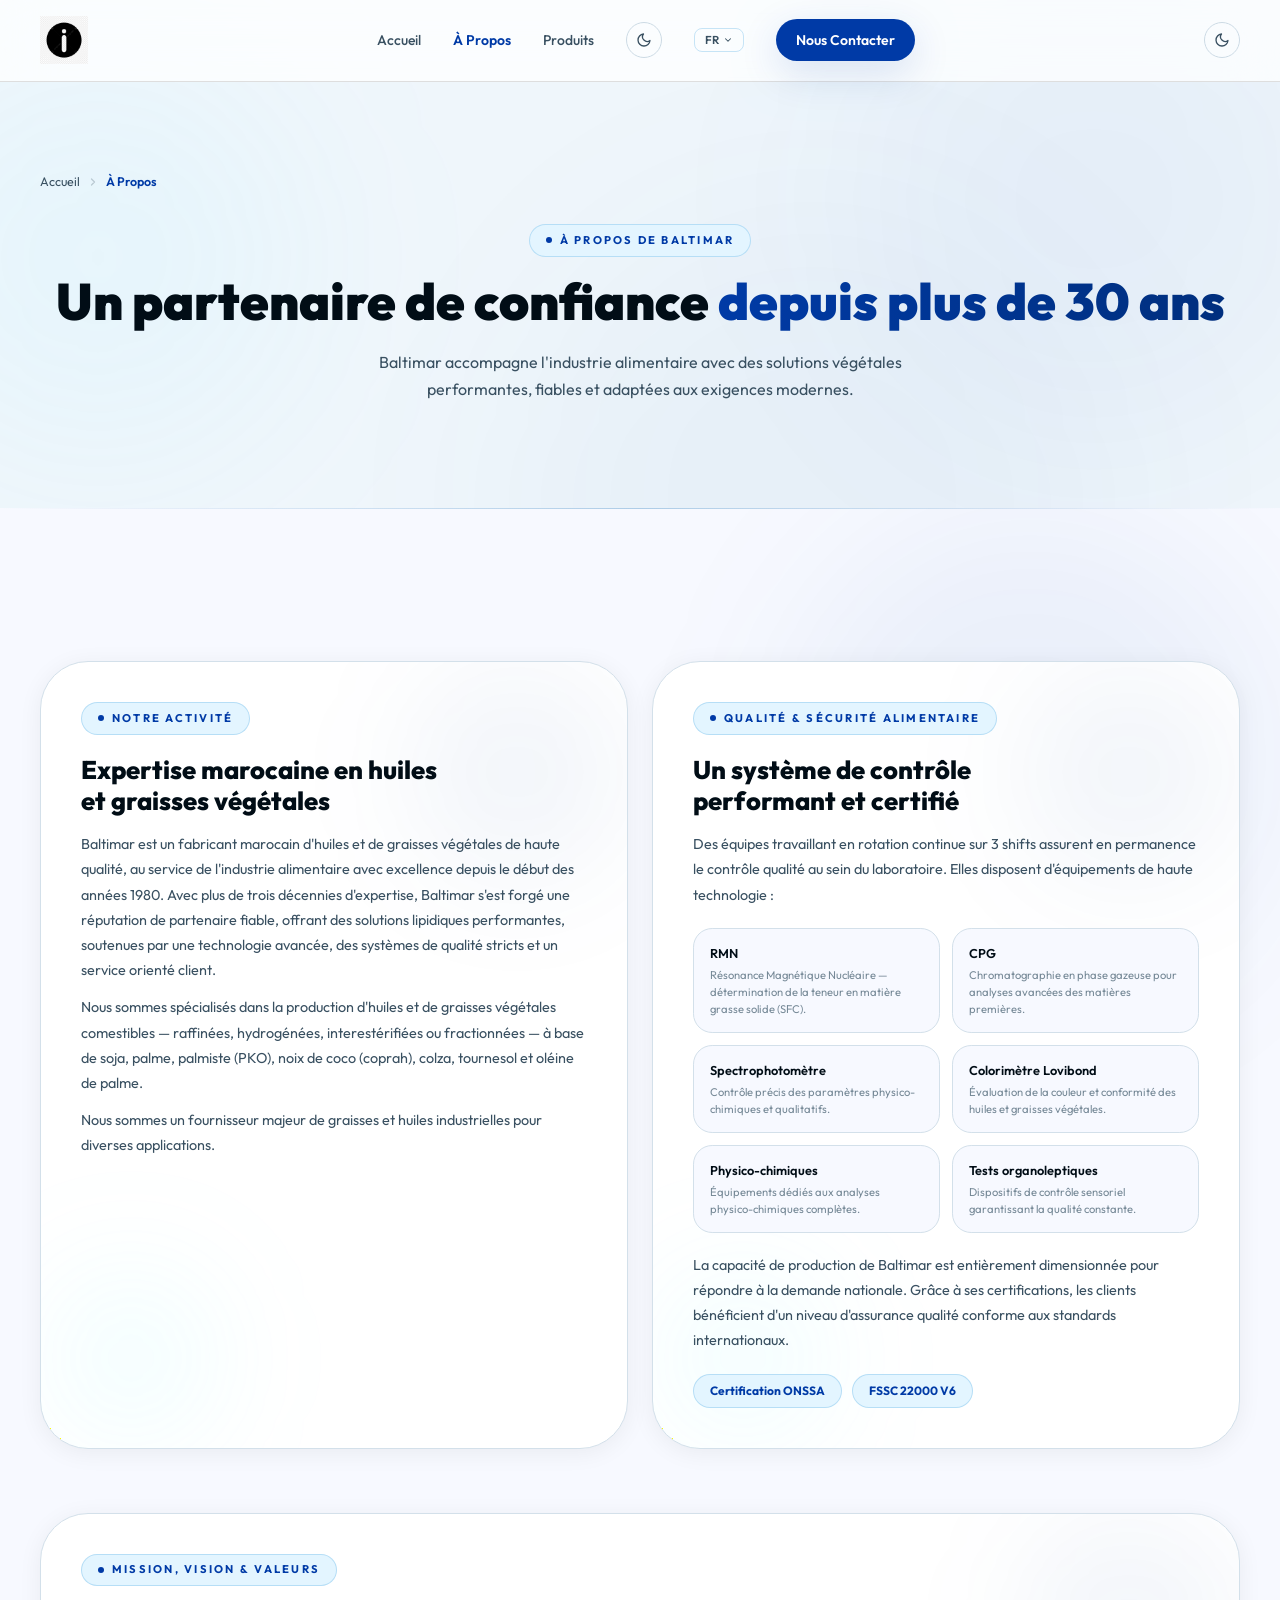
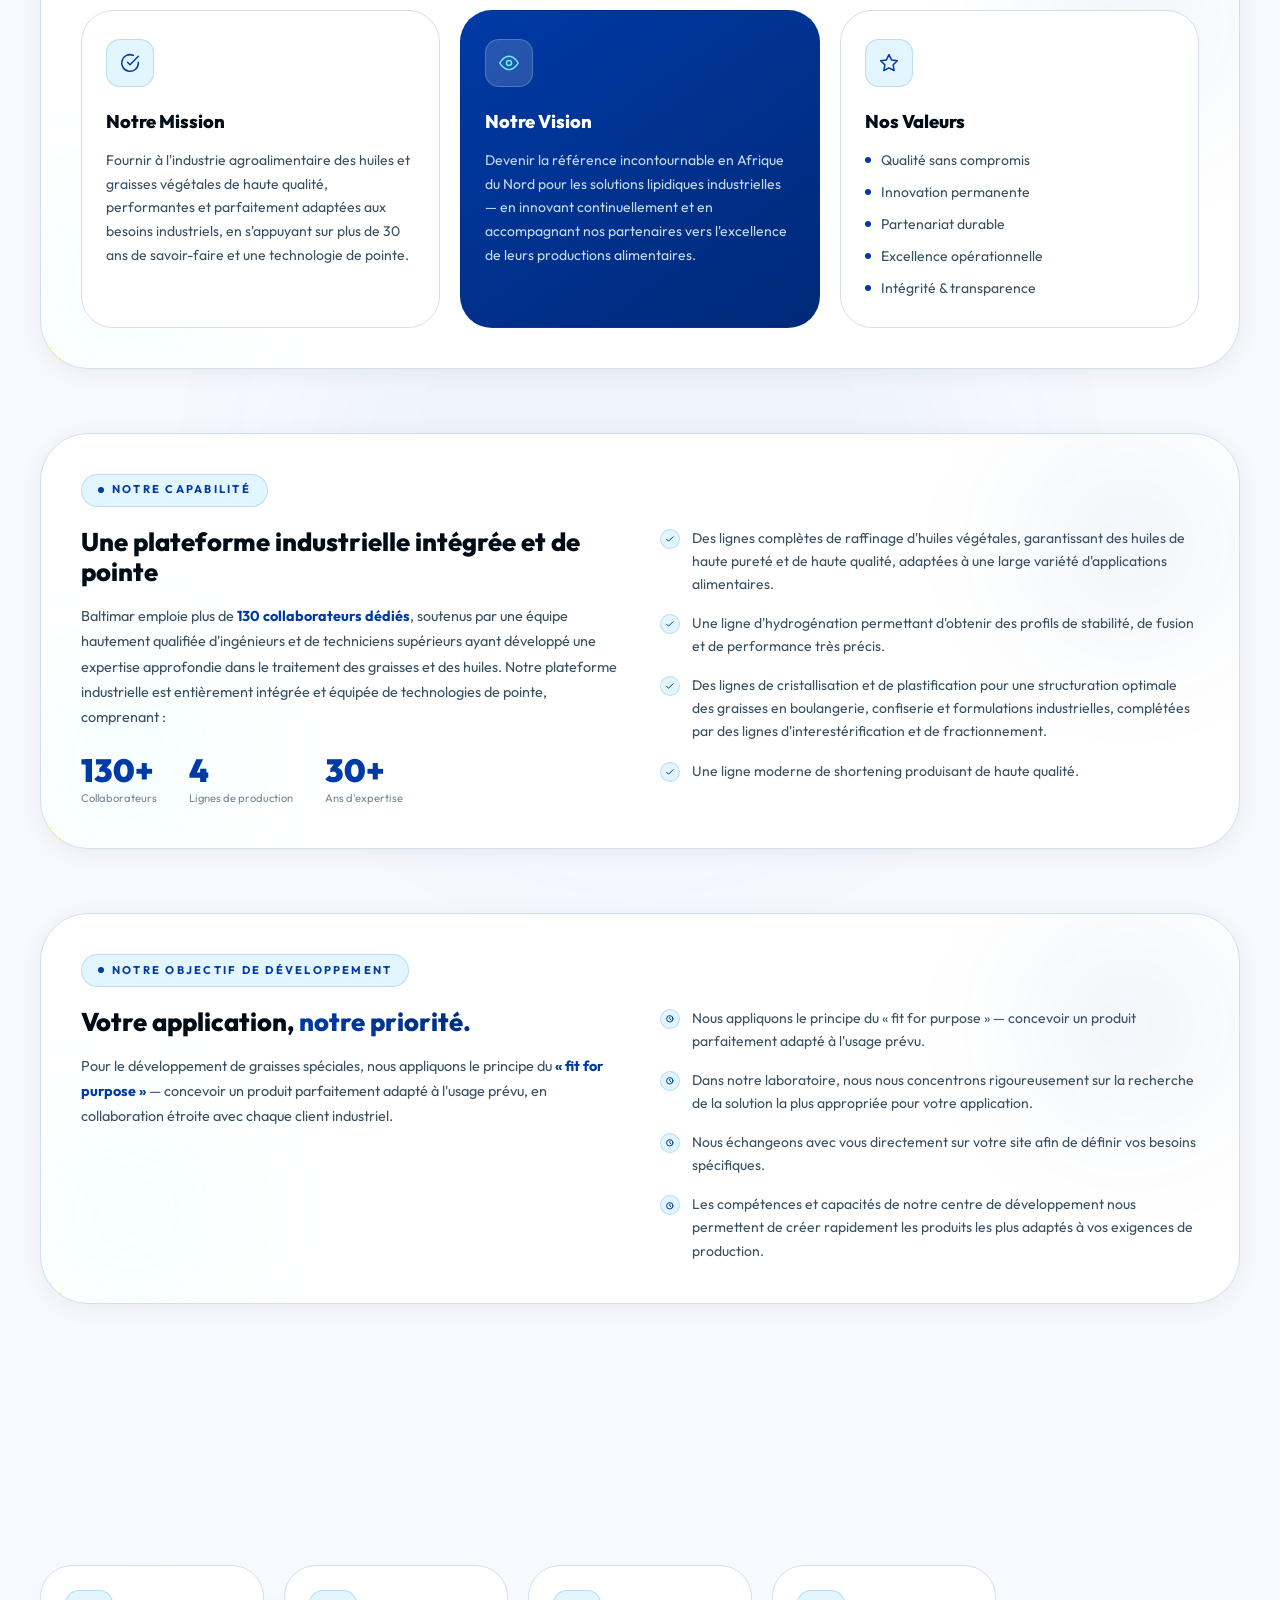
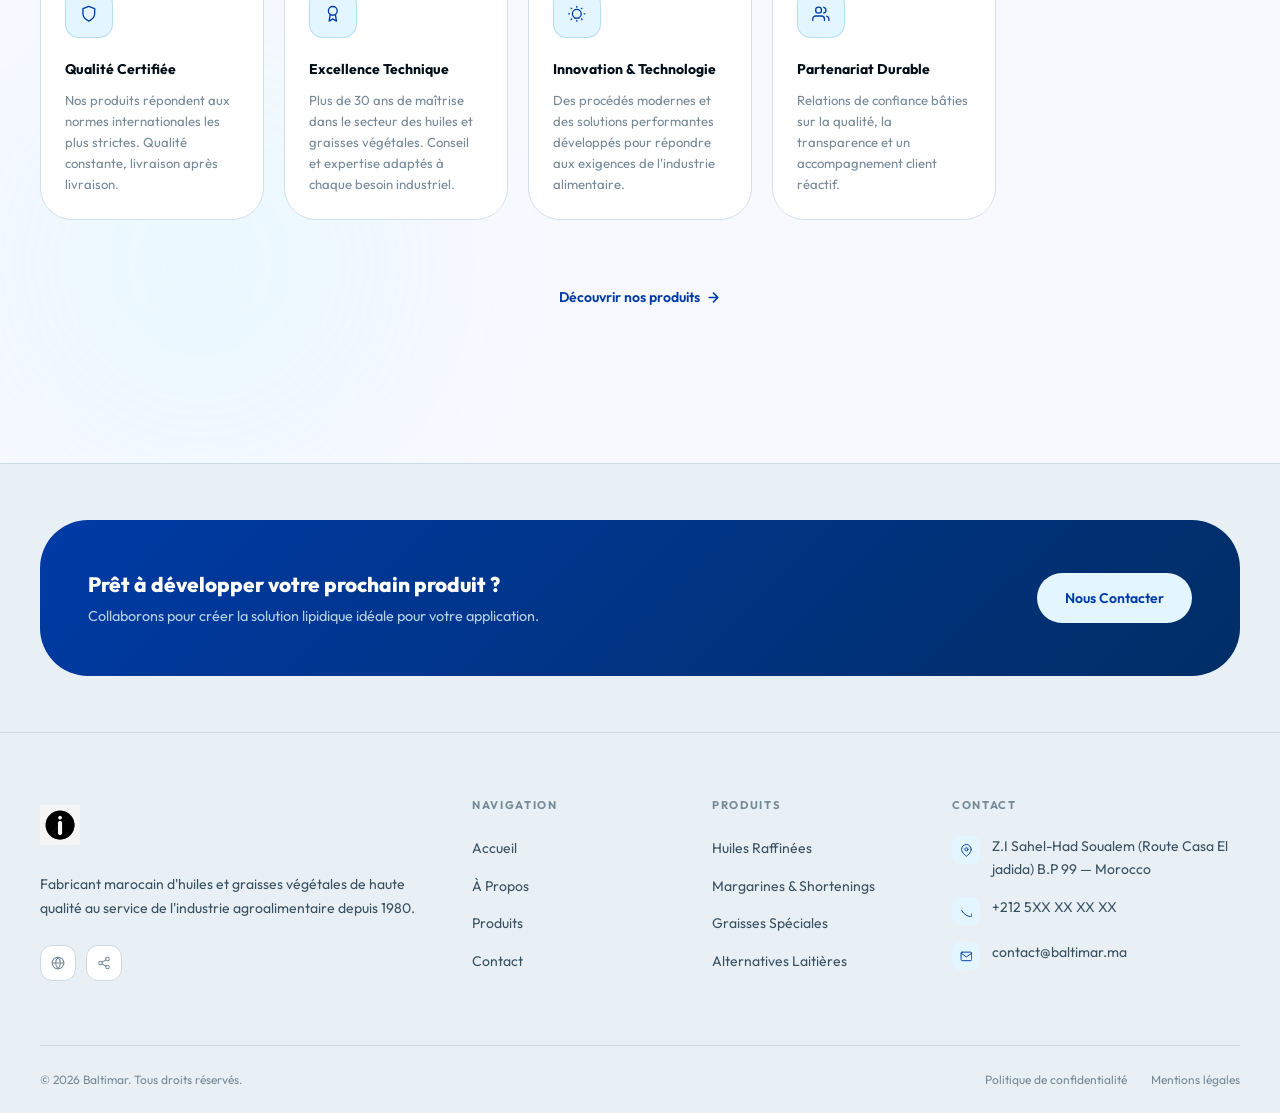
==== commit d7fe458c: "Add files via upload" ====
--- a/about.html
+++ b/about.html
@@ -1,454 +1,526 @@
 <!DOCTYPE html>
-<html lang="fr" data-page-key="page.about">
+<html lang="fr">
 <head>
   <meta charset="UTF-8" />
-  <link rel="icon" type="image/jpeg" href="../images/logo3.jpg" />
   <meta name="viewport" content="width=device-width, initial-scale=1.0" />
-  <title>À Propos — Baltimar</title>
+  <title data-i18n="page.about">À Propos — Baltimar</title>
+  <meta name="description" content="Découvrez Baltimar, fabricant marocain d'huiles et graisses végétales de haute qualité depuis 1980. Expertise, certifications et solutions industrielles sur mesure." />
+  <meta name="keywords" content="Baltimar, à propos, huile végétale, graisse végétale, qualité, FSSC 22000, ONSSA, industrie alimentaire, Maroc" />
+  <link rel="icon" type="image/jpeg" href="images/logo3.jpg">
   <link rel="preconnect" href="https://fonts.googleapis.com" />
   <link rel="preconnect" href="https://fonts.gstatic.com" crossorigin />
   <link href="https://fonts.googleapis.com/css2?family=Inter:wght@300;400;500;600;700&family=Outfit:wght@300;400;500;600;700;800;900&display=swap" rel="stylesheet" />
-  <link rel="stylesheet" href="css/style.css" />
-  <script src="js/theme.js"></script>
+  <link rel="stylesheet" href="style.css" />
+  <script src="theme.js"></script>
+  <script src="i18n.js"></script>
 </head>
 <body>
 
-  <!-- ── Navbar ──────────────────────────────────────────────── -->
-  <nav class="navbar" id="navbar">
+<!-- ════════════════════════════════════════════════
+     NAVBAR
+════════════════════════════════════════════════ -->
+<nav class="navbar" id="navbar">
+  <div class="container">
+    <div class="navbar__inner">
+      <a href="index.html" class="navbar__logo" aria-label="Baltimar">
+        <img src="images/logo3.jpg" alt="Baltimar" />
+      </a>
+      <div class="navbar__links">
+        <a href="index.html" data-i18n="nav.home">Accueil</a>
+        <a href="about.html" class="active" data-i18n="nav.about">À Propos</a>
+        <a href="products.html" data-i18n="nav.products">Produits</a>
+        <button class="theme-toggle" aria-label="Basculer le thème">
+          <svg class="theme-toggle__moon" xmlns="http://www.w3.org/2000/svg" viewBox="0 0 24 24" stroke-width="2" stroke-linecap="round" stroke-linejoin="round"><path d="M21 12.79A9 9 0 1 1 11.21 3 7 7 0 0 0 21 12.79z"/></svg>
+          <svg class="theme-toggle__sun" xmlns="http://www.w3.org/2000/svg" viewBox="0 0 24 24" stroke-width="2" stroke-linecap="round" stroke-linejoin="round"><circle cx="12" cy="12" r="5"/><line x1="12" y1="1" x2="12" y2="3"/><line x1="12" y1="21" x2="12" y2="23"/><line x1="4.22" y1="4.22" x2="5.64" y2="5.64"/><line x1="18.36" y1="18.36" x2="19.78" y2="19.78"/><line x1="1" y1="12" x2="3" y2="12"/><line x1="21" y1="12" x2="23" y2="12"/><line x1="4.22" y1="19.78" x2="5.64" y2="18.36"/><line x1="18.36" y1="5.64" x2="19.78" y2="4.22"/></svg>
+        </button>
+        <!-- Language Switcher -->
+        <div class="lang-switcher">
+          <button class="lang-btn" id="lang-btn" aria-haspopup="true" aria-expanded="false">
+            <span id="lang-current">FR</span>
+            <svg xmlns="http://www.w3.org/2000/svg" width="10" height="10" viewBox="0 0 24 24" fill="none" stroke="currentColor" stroke-width="2.5" stroke-linecap="round" stroke-linejoin="round"><path d="M6 9l6 6 6-6"/></svg>
+          </button>
+          <div class="lang-dropdown" id="lang-dropdown" role="listbox">
+            <button class="lang-option" data-lang="fr" role="option">FR — Français</button>
+            <button class="lang-option" data-lang="en" role="option">EN — English</button>
+            <button class="lang-option" data-lang="ar" role="option">AR — عربية</button>
+          </div>
+        </div>
+        <a href="index.html#contact" class="btn btn--primary navbar__cta" style="padding:0.6rem 1.25rem" data-i18n="nav.contact">Nous Contacter</a>
+      </div>
+      <div class="navbar__actions">
+        <button class="theme-toggle" aria-label="Basculer le thème">
+          <svg class="theme-toggle__moon" xmlns="http://www.w3.org/2000/svg" viewBox="0 0 24 24" stroke-width="2" stroke-linecap="round" stroke-linejoin="round"><path d="M21 12.79A9 9 0 1 1 11.21 3 7 7 0 0 0 21 12.79z"/></svg>
+          <svg class="theme-toggle__sun" xmlns="http://www.w3.org/2000/svg" viewBox="0 0 24 24" stroke-width="2" stroke-linecap="round" stroke-linejoin="round"><circle cx="12" cy="12" r="5"/><line x1="12" y1="1" x2="12" y2="3"/><line x1="12" y1="21" x2="12" y2="23"/><line x1="4.22" y1="4.22" x2="5.64" y2="5.64"/><line x1="18.36" y1="18.36" x2="19.78" y2="19.78"/><line x1="1" y1="12" x2="3" y2="12"/><line x1="21" y1="12" x2="23" y2="12"/><line x1="4.22" y1="19.78" x2="5.64" y2="18.36"/><line x1="18.36" y1="5.64" x2="19.78" y2="4.22"/></svg>
+        </button>
+        <button class="navbar__hamburger" id="hamburger" aria-label="Menu" aria-expanded="false">
+          <span></span><span></span><span></span>
+        </button>
+      </div>
+    </div>
+  </div>
+  <div class="navbar__mobile" id="mobile-menu">
+    <div class="navbar__mobile-inner">
+      <a href="index.html"         onclick="closeMobileMenu()" data-i18n="nav.home">Accueil</a>
+      <a href="about.html"         onclick="closeMobileMenu()" data-i18n="nav.about">À Propos</a>
+      <a href="products.html"      onclick="closeMobileMenu()" data-i18n="nav.products">Produits</a>
+      <a href="index.html#contact" onclick="closeMobileMenu()" class="btn btn--primary" style="width:fit-content" data-i18n="nav.contact">Nous Contacter</a>
+      <div class="lang-switcher-mobile">
+        <button class="lang-option" data-lang="fr">FR</button>
+        <button class="lang-option" data-lang="en">EN</button>
+        <button class="lang-option" data-lang="ar">AR</button>
+      </div>
+    </div>
+  </div>
+</nav>
+
+
+<!-- ════════════════════════════════════════════════
+     PAGE HEADER
+════════════════════════════════════════════════ -->
+<section class="products-page-hero">
+  <div class="products__bg-blobs">
+    <div class="products__blob products__blob--1"></div>
+    <div class="products__blob products__blob--2"></div>
+    <div class="products__blob products__blob--3"></div>
+  </div>
+  <div class="container">
+
+    <nav class="breadcrumb reveal" aria-label="Fil d'Ariane">
+      <a href="index.html" data-i18n="nav.home">Accueil</a>
+      <svg xmlns="http://www.w3.org/2000/svg" width="12" height="12" viewBox="0 0 24 24" fill="none" stroke="currentColor" stroke-width="2.5" stroke-linecap="round" stroke-linejoin="round"><path d="M9 18l6-6-6-6"/></svg>
+      <span data-i18n="about.breadcrumb">À Propos</span>
+    </nav>
+
+    <div class="products__header reveal">
+      <span class="badge badge--dark"><span class="badge-dot"></span><span data-i18n="about.badge">À Propos de Baltimar</span></span>
+      <h1 class="products__title" data-i18n-html="about.title">
+        Un partenaire de confiance
+        <span class="products__title-gradient"> depuis plus de 30 ans</span>
+      </h1>
+      <p class="products__sub" data-i18n="about.sub">
+        Baltimar accompagne l'industrie alimentaire avec des solutions végétales performantes,
+        fiables et adaptées aux exigences modernes.
+      </p>
+    </div>
+
+  </div>
+</section>
+
+
+<!-- ════════════════════════════════════════════════
+     ABOUT
+════════════════════════════════════════════════ -->
+<section id="about">
+  <div class="about__blob about__blob--tr"></div>
+  <div class="about__blob about__blob--bl"></div>
+  <div class="about__blob about__blob--c"></div>
+
+  <div class="container">
+    <div class="about__inner">
+
+      <!-- Two cards -->
+      <div class="about__two-col">
+        <!-- Activité -->
+        <div class="glass-card reveal">
+          <div class="glass-card__blob glass-card__blob--tr"></div>
+          <div class="glass-card__blob glass-card__blob--bl"></div>
+          <div class="glass-card__inner">
+            <span class="badge badge--dark" style="margin-bottom:1.25rem"><span class="badge-dot"></span><span data-i18n="about.act.badge">Notre Activité</span></span>
+            <h3 class="about__card-title" data-i18n-html="about.act.title">Expertise marocaine en huiles<br>et graisses végétales</h3>
+            <p class="about__card-text" data-i18n="about.act.p1">
+              Baltimar est un fabricant marocain d'huiles et de graisses végétales de haute
+              qualité, au service de l'industrie alimentaire avec excellence depuis le début
+              des années 1980. Avec plus de trois décennies d'expertise, Baltimar s'est
+              forgé une réputation de partenaire fiable, offrant des solutions lipidiques
+              performantes, soutenues par une technologie avancée, des systèmes de qualité stricts
+              et un service orienté client.
+            </p>
+            <p class="about__card-text" data-i18n="about.act.p2">
+              Nous sommes spécialisés dans la production d'huiles et de graisses végétales
+              comestibles — raffinées, hydrogénées, interestérifiées ou fractionnées —
+              à base de soja, palme, palmiste (PKO), noix de coco (coprah), colza, tournesol et
+              oléine de palme.
+            </p>
+            <p class="about__card-text" data-i18n="about.act.p3">
+              Nous sommes un fournisseur majeur de graisses et huiles industrielles pour diverses applications.
+            </p>
+          </div>
+        </div>
+
+        <!-- Qualité -->
+        <div class="glass-card reveal reveal-delay-1">
+          <div class="glass-card__blob glass-card__blob--tr"></div>
+          <div class="glass-card__blob glass-card__blob--bl"></div>
+          <div class="glass-card__inner">
+            <span class="badge badge--dark" style="margin-bottom:1.25rem"><span class="badge-dot"></span><span data-i18n="about.qual.badge">Qualité &amp; Sécurité Alimentaire</span></span>
+            <h3 class="about__card-title" data-i18n-html="about.qual.title">Un système de contrôle<br>performant et certifié</h3>
+            <p class="about__card-text" style="margin-bottom:1.25rem" data-i18n="about.qual.p1">
+              Des équipes travaillant en rotation continue sur 3 shifts assurent en permanence le
+              contrôle qualité au sein du laboratoire. Elles disposent d'équipements de haute technologie :
+            </p>
+            <div class="lab-grid">
+              <div class="lab-item">
+                <p class="lab-item__name" data-i18n="about.lab.rmn.name">RMN</p>
+                <p class="lab-item__desc" data-i18n="about.lab.rmn.desc">Résonance Magnétique Nucléaire — détermination de la teneur en matière grasse solide (SFC).</p>
+              </div>
+              <div class="lab-item">
+                <p class="lab-item__name" data-i18n="about.lab.cpg.name">CPG</p>
+                <p class="lab-item__desc" data-i18n="about.lab.cpg.desc">Chromatographie en phase gazeuse pour analyses avancées des matières premières.</p>
+              </div>
+              <div class="lab-item">
+                <p class="lab-item__name" data-i18n="about.lab.spec.name">Spectrophotomètre</p>
+                <p class="lab-item__desc" data-i18n="about.lab.spec.desc">Contrôle précis des paramètres physico-chimiques et qualitatifs.</p>
+              </div>
+              <div class="lab-item">
+                <p class="lab-item__name" data-i18n="about.lab.col.name">Colorimètre Lovibond</p>
+                <p class="lab-item__desc" data-i18n="about.lab.col.desc">Évaluation de la couleur et conformité des huiles et graisses végétales.</p>
+              </div>
+              <div class="lab-item">
+                <p class="lab-item__name" data-i18n="about.lab.phys.name">Physico-chimiques</p>
+                <p class="lab-item__desc" data-i18n="about.lab.phys.desc">Équipements dédiés aux analyses physico-chimiques complètes.</p>
+              </div>
+              <div class="lab-item">
+                <p class="lab-item__name" data-i18n="about.lab.orga.name">Tests organoleptiques</p>
+                <p class="lab-item__desc" data-i18n="about.lab.orga.desc">Dispositifs de contrôle sensoriel garantissant la qualité constante.</p>
+              </div>
+            </div>
+            <p class="about__card-text" style="margin-bottom:1rem" data-i18n="about.qual.p2">
+              La capacité de production de Baltimar est entièrement dimensionnée pour répondre à la
+              demande nationale. Grâce à ses certifications, les clients bénéficient d'un niveau
+              d'assurance qualité conforme aux standards internationaux.
+            </p>
+            <div class="cert-badges">
+              <span class="cert-badge" data-i18n="cert.2">Certification ONSSA</span>
+              <span class="cert-badge" data-i18n="cert.1">FSSC 22000 V6</span>
+            </div>
+          </div>
+        </div>
+      </div>
+
+      <!-- Mission / Vision / Valeurs -->
+      <div class="glass-card reveal">
+        <div class="glass-card__blob glass-card__blob--tr"></div>
+        <div class="glass-card__blob glass-card__blob--bl"></div>
+        <div class="glass-card__inner">
+          <span class="badge badge--dark" style="margin-bottom:1.5rem"><span class="badge-dot"></span><span data-i18n="about.mvv.badge">Mission, Vision &amp; Valeurs</span></span>
+          <div class="mvv-grid">
+
+            <div class="mvv-card">
+              <div class="mvv-icon">
+                <svg xmlns="http://www.w3.org/2000/svg" viewBox="0 0 24 24" fill="none" stroke-width="1.8" stroke-linecap="round" stroke-linejoin="round"><path d="M22 11.08V12a10 10 0 11-5.93-9.14"/><polyline points="22 4 12 14.01 9 11.01"/></svg>
+              </div>
+              <h4 class="mvv-title" data-i18n="about.mission.title">Notre Mission</h4>
+              <p class="mvv-desc" data-i18n="about.mission.desc">
+                Fournir à l'industrie agroalimentaire des huiles et graisses végétales
+                de haute qualité, performantes et parfaitement adaptées aux besoins industriels,
+                en s'appuyant sur plus de 30 ans de savoir-faire et une technologie de pointe.
+              </p>
+            </div>
+
+            <div class="mvv-card mvv-card--accent">
+              <div class="mvv-icon">
+                <svg xmlns="http://www.w3.org/2000/svg" viewBox="0 0 24 24" fill="none" stroke-width="1.8" stroke-linecap="round" stroke-linejoin="round"><path d="M1 12s4-8 11-8 11 8 11 8-4 8-11 8-11-8-11-8z"/><circle cx="12" cy="12" r="3"/></svg>
+              </div>
+              <h4 class="mvv-title" data-i18n="about.vision.title">Notre Vision</h4>
+              <p class="mvv-desc" data-i18n="about.vision.desc">
+                Devenir la référence incontournable en Afrique du Nord pour les solutions lipidiques
+                industrielles — en innovant continuellement et en accompagnant nos partenaires
+                vers l'excellence de leurs productions alimentaires.
+              </p>
+            </div>
+
+            <div class="mvv-card">
+              <div class="mvv-icon">
+                <svg xmlns="http://www.w3.org/2000/svg" viewBox="0 0 24 24" fill="none" stroke-width="1.8" stroke-linecap="round" stroke-linejoin="round"><polygon points="12 2 15.09 8.26 22 9.27 17 14.14 18.18 21.02 12 17.77 5.82 21.02 7 14.14 2 9.27 8.91 8.26 12 2"/></svg>
+              </div>
+              <h4 class="mvv-title" data-i18n="about.values.title">Nos Valeurs</h4>
+              <ul class="mvv-list">
+                <li data-i18n="about.v1">Qualité sans compromis</li>
+                <li data-i18n="about.v2">Innovation permanente</li>
+                <li data-i18n="about.v3">Partenariat durable</li>
+                <li data-i18n="about.v4">Excellence opérationnelle</li>
+                <li data-i18n="about.v5">Intégrité &amp; transparence</li>
+              </ul>
+            </div>
+
+          </div>
+        </div>
+      </div>
+
+      <!-- Capability -->
+      <div class="glass-card reveal">
+        <div class="glass-card__blob glass-card__blob--tr"></div>
+        <div class="glass-card__blob glass-card__blob--bl"></div>
+        <div class="glass-card__inner">
+          <span class="badge badge--dark" style="margin-bottom:1.25rem"><span class="badge-dot"></span><span data-i18n="about.cap.badge">Notre Capabilité</span></span>
+          <div class="about__cap-grid">
+            <div>
+              <h3 class="about__card-title" data-i18n="about.cap.title">Une plateforme industrielle intégrée et de pointe</h3>
+              <p class="about__card-text" data-i18n-html="about.cap.text">
+                Baltimar emploie plus de <strong style="color:var(--brand)">130 collaborateurs dédiés</strong>,
+                soutenus par une équipe hautement qualifiée d'ingénieurs et de techniciens supérieurs
+                ayant développé une expertise approfondie dans le traitement des graisses et des huiles.
+                Notre plateforme industrielle est entièrement intégrée et équipée de technologies de pointe, comprenant :
+              </p>
+              <div class="about__mini-stats">
+                <div><p class="mini-stat__value">130+</p><p class="mini-stat__label" data-i18n="about.cap.l1">Collaborateurs</p></div>
+                <div><p class="mini-stat__value">4</p><p class="mini-stat__label" data-i18n="about.cap.l2">Lignes de production</p></div>
+                <div><p class="mini-stat__value">30+</p><p class="mini-stat__label" data-i18n="about.cap.l3">Ans d'expertise</p></div>
+              </div>
+            </div>
+            <ul class="check-list">
+              <li class="check-item">
+                <span class="check-icon">
+                  <svg xmlns="http://www.w3.org/2000/svg" viewBox="0 0 24 24" fill="none" stroke-width="2.5" stroke-linecap="round" stroke-linejoin="round"><path d="M20 7l-11 11-5-5"/></svg>
+                </span>
+                <p class="check-text" data-i18n="about.cap.c1">Des lignes complètes de raffinage d'huiles végétales, garantissant des huiles de haute pureté et de haute qualité, adaptées à une large variété d'applications alimentaires.</p>
+              </li>
+              <li class="check-item">
+                <span class="check-icon">
+                  <svg xmlns="http://www.w3.org/2000/svg" viewBox="0 0 24 24" fill="none" stroke-width="2.5" stroke-linecap="round" stroke-linejoin="round"><path d="M20 7l-11 11-5-5"/></svg>
+                </span>
+                <p class="check-text" data-i18n="about.cap.c2">Une ligne d'hydrogénation permettant d'obtenir des profils de stabilité, de fusion et de performance très précis.</p>
+              </li>
+              <li class="check-item">
+                <span class="check-icon">
+                  <svg xmlns="http://www.w3.org/2000/svg" viewBox="0 0 24 24" fill="none" stroke-width="2.5" stroke-linecap="round" stroke-linejoin="round"><path d="M20 7l-11 11-5-5"/></svg>
+                </span>
+                <p class="check-text" data-i18n="about.cap.c3">Des lignes de cristallisation et de plastification pour une structuration optimale des graisses en boulangerie, confiserie et formulations industrielles, complétées par des lignes d'interestérification et de fractionnement.</p>
+              </li>
+              <li class="check-item">
+                <span class="check-icon">
+                  <svg xmlns="http://www.w3.org/2000/svg" viewBox="0 0 24 24" fill="none" stroke-width="2.5" stroke-linecap="round" stroke-linejoin="round"><path d="M20 7l-11 11-5-5"/></svg>
+                </span>
+                <p class="check-text" data-i18n="about.cap.c4">Une ligne moderne de shortening produisant de haute qualité.</p>
+              </li>
+            </ul>
+          </div>
+        </div>
+      </div>
+
+      <!-- Dev objective -->
+      <div class="glass-card reveal">
+        <div class="glass-card__blob glass-card__blob--tr"></div>
+        <div class="glass-card__blob glass-card__blob--bl"></div>
+        <div class="glass-card__inner">
+          <span class="badge badge--dark" style="margin-bottom:1.25rem"><span class="badge-dot"></span><span data-i18n="about.dev.badge">Notre Objectif de Développement</span></span>
+          <div class="about__cap-grid">
+            <div>
+              <h3 class="about__card-title" data-i18n-html="about.dev.title">
+                Votre application,
+                <span class="about__title-gradient"> notre priorité.</span>
+              </h3>
+              <p class="about__card-text" data-i18n-html="about.dev.text">
+                Pour le développement de graisses spéciales, nous appliquons le principe du
+                <strong style="color:var(--brand)">« fit for purpose »</strong>
+                — concevoir un produit parfaitement adapté à l'usage prévu,
+                en collaboration étroite avec chaque client industriel.
+              </p>
+            </div>
+            <ul class="check-list">
+              <li class="check-item">
+                <span class="check-icon">
+                  <svg xmlns="http://www.w3.org/2000/svg" viewBox="0 0 24 24" fill="none" stroke-width="2.5" stroke-linecap="round" stroke-linejoin="round"><circle cx="12" cy="12" r="8"/><path d="M12 8v4l3 3"/></svg>
+                </span>
+                <p class="check-text" data-i18n="about.dev.c1">Nous appliquons le principe du « fit for purpose » — concevoir un produit parfaitement adapté à l'usage prévu.</p>
+              </li>
+              <li class="check-item">
+                <span class="check-icon">
+                  <svg xmlns="http://www.w3.org/2000/svg" viewBox="0 0 24 24" fill="none" stroke-width="2.5" stroke-linecap="round" stroke-linejoin="round"><circle cx="12" cy="12" r="8"/><path d="M12 8v4l3 3"/></svg>
+                </span>
+                <p class="check-text" data-i18n="about.dev.c2">Dans notre laboratoire, nous nous concentrons rigoureusement sur la recherche de la solution la plus appropriée pour votre application.</p>
+              </li>
+              <li class="check-item">
+                <span class="check-icon">
+                  <svg xmlns="http://www.w3.org/2000/svg" viewBox="0 0 24 24" fill="none" stroke-width="2.5" stroke-linecap="round" stroke-linejoin="round"><circle cx="12" cy="12" r="8"/><path d="M12 8v4l3 3"/></svg>
+                </span>
+                <p class="check-text" data-i18n="about.dev.c3">Nous échangeons avec vous directement sur votre site afin de définir vos besoins spécifiques.</p>
+              </li>
+              <li class="check-item">
+                <span class="check-icon">
+                  <svg xmlns="http://www.w3.org/2000/svg" viewBox="0 0 24 24" fill="none" stroke-width="2.5" stroke-linecap="round" stroke-linejoin="round"><circle cx="12" cy="12" r="8"/><path d="M12 8v4l3 3"/></svg>
+                </span>
+                <p class="check-text" data-i18n="about.dev.c4">Les compétences et capacités de notre centre de développement nous permettent de créer rapidement les produits les plus adaptés à vos exigences de production.</p>
+              </li>
+            </ul>
+          </div>
+        </div>
+      </div>
+
+      <!-- Stats -->
+      <div class="about__stats reveal">
+        <div class="about__stat"><div class="about__stat-value">30+</div><div class="about__stat-label" data-i18n="about.stat1">Ans d'expérience</div></div>
+        <div class="about__stat"><div class="about__stat-value">500+</div><div class="about__stat-label" data-i18n="about.stat2">Clients partenaires</div></div>
+        <div class="about__stat"><div class="about__stat-value">7+</div><div class="about__stat-label" data-i18n="about.stat3">Matières premières</div></div>
+        <div class="about__stat"><div class="about__stat-value">100%</div><div class="about__stat-label" data-i18n="about.stat4">Engagement qualité</div></div>
+      </div>
+
+      <!-- Pillars -->
+      <div class="about__pillars reveal">
+        <div class="pillar-card">
+          <div class="pillar-icon">
+            <svg xmlns="http://www.w3.org/2000/svg" viewBox="0 0 24 24" fill="none" stroke-width="1.8" stroke-linecap="round" stroke-linejoin="round"><path d="M12 22s8-4 8-10V5l-8-3-8 3v7c0 6 8 10 8 10z"/></svg>
+          </div>
+          <h4 class="pillar-title" data-i18n="about.p1.title">Qualité Certifiée</h4>
+          <p class="pillar-desc" data-i18n="about.p1.desc">Nos produits répondent aux normes internationales les plus strictes. Qualité constante, livraison après livraison.</p>
+        </div>
+        <div class="pillar-card">
+          <div class="pillar-icon">
+            <svg xmlns="http://www.w3.org/2000/svg" viewBox="0 0 24 24" fill="none" stroke-width="1.8" stroke-linecap="round" stroke-linejoin="round"><circle cx="12" cy="8" r="6"/><path d="M15.477 12.89L17 22l-5-3-5 3 1.523-9.11"/></svg>
+          </div>
+          <h4 class="pillar-title" data-i18n="about.p2.title">Excellence Technique</h4>
+          <p class="pillar-desc" data-i18n="about.p2.desc">Plus de 30 ans de maîtrise dans le secteur des huiles et graisses végétales. Conseil et expertise adaptés à chaque besoin industriel.</p>
+        </div>
+        <div class="pillar-card">
+          <div class="pillar-icon">
+            <svg xmlns="http://www.w3.org/2000/svg" viewBox="0 0 24 24" fill="none" stroke-width="1.8" stroke-linecap="round" stroke-linejoin="round"><path d="M9 18h6M12 2v1M12 21v1M4.22 4.22l.71.71M19.07 4.22l-.71.71M1 12h1M22 12h1M4.22 19.78l.71-.71M19.07 19.78l-.71-.71M12 6a6 6 0 010 12 6 6 0 010-12z"/></svg>
+          </div>
+          <h4 class="pillar-title" data-i18n="about.p3.title">Innovation &amp; Technologie</h4>
+          <p class="pillar-desc" data-i18n="about.p3.desc">Des procédés modernes et des solutions performantes développés pour répondre aux exigences de l'industrie alimentaire.</p>
+        </div>
+        <div class="pillar-card">
+          <div class="pillar-icon">
+            <svg xmlns="http://www.w3.org/2000/svg" viewBox="0 0 24 24" fill="none" stroke-width="1.8" stroke-linecap="round" stroke-linejoin="round"><path d="M17 21v-2a4 4 0 00-4-4H5a4 4 0 00-4 4v2"/><circle cx="9" cy="7" r="4"/><path d="M23 21v-2a4 4 0 00-3-3.87M16 3.13a4 4 0 010 7.75"/></svg>
+          </div>
+          <h4 class="pillar-title" data-i18n="about.p4.title">Partenariat Durable</h4>
+          <p class="pillar-desc" data-i18n="about.p4.desc">Relations de confiance bâties sur la qualité, la transparence et un accompagnement client réactif.</p>
+        </div>
+      </div>
+
+      <!-- CTA -->
+      <div class="about__cta reveal">
+        <a href="products.html" class="link-arrow">
+          <span data-i18n="about.cta">Découvrir nos produits</span>
+          <svg xmlns="http://www.w3.org/2000/svg" width="15" height="15" viewBox="0 0 24 24" fill="none" stroke="currentColor" stroke-width="2.5" stroke-linecap="round" stroke-linejoin="round"><path d="M5 12h14M12 5l7 7-7 7"/></svg>
+        </a>
+      </div>
+
+    </div>
+  </div>
+</section>
+
+
+<!-- ════════════════════════════════════════════════
+     FOOTER
+════════════════════════════════════════════════ -->
+<footer>
+  <div class="footer__banner-wrap">
     <div class="container">
-      <div class="navbar__inner">
-        <a href="index.html" class="navbar__logo" aria-label="Baltimar">
-          <img src="../images/logo3.jpg" alt="Baltimar" />
-        </a>
-        <div class="navbar__links">
-          <a href="index.html" data-i18n="nav.home">Accueil</a>
-          <a href="about.html" data-i18n="nav.about">À Propos</a>
-          <a href="products.html" data-i18n="nav.products">Produits</a>
-          <button class="theme-toggle" aria-label="Basculer le thème" onclick="toggleTheme()">
-            <svg class="theme-toggle__moon" xmlns="http://www.w3.org/2000/svg" viewBox="0 0 24 24" stroke-width="2" stroke-linecap="round" stroke-linejoin="round"><path d="M21 12.79A9 9 0 1 1 11.21 3 7 7 0 0 0 21 12.79z" /></svg>
-            <svg class="theme-toggle__sun" xmlns="http://www.w3.org/2000/svg" viewBox="0 0 24 24" stroke-width="2" stroke-linecap="round" stroke-linejoin="round">
-              <circle cx="12" cy="12" r="5" /><line x1="12" y1="1" x2="12" y2="3" /><line x1="12" y1="21" x2="12" y2="23" />
-              <line x1="4.22" y1="4.22" x2="5.64" y2="5.64" /><line x1="18.36" y1="18.36" x2="19.78" y2="19.78" />
-              <line x1="1" y1="12" x2="3" y2="12" /><line x1="21" y1="12" x2="23" y2="12" />
-              <line x1="4.22" y1="19.78" x2="5.64" y2="18.36" /><line x1="18.36" y1="5.64" x2="19.78" y2="4.22" />
-            </svg>
-          </button>
-          <div class="lang-switcher">
-            <button class="lang-btn" id="lang-btn" aria-haspopup="true" aria-expanded="false">
-              <span id="lang-current">FR</span>
-              <svg xmlns="http://www.w3.org/2000/svg" width="10" height="10" viewBox="0 0 24 24" fill="none" stroke="currentColor" stroke-width="2.5" stroke-linecap="round" stroke-linejoin="round"><path d="M6 9l6 6 6-6" /></svg>
-            </button>
-            <div class="lang-dropdown" id="lang-dropdown" role="listbox">
-              <button class="lang-option" data-lang="fr" role="option">FR — Français</button>
-              <button class="lang-option" data-lang="en" role="option">EN — English</button>
-              <button class="lang-option" data-lang="ar" role="option">AR — عربية</button>
-            </div>
-          </div>
-          <a href="index.html#contact" class="btn btn--primary navbar__cta" style="padding: 0.6rem 1.25rem" data-i18n="nav.contact">Nous Contacter</a>
-        </div>
-        <div class="navbar__actions">
-          <button class="theme-toggle" aria-label="Basculer le thème" onclick="toggleTheme()">
-            <svg class="theme-toggle__moon" xmlns="http://www.w3.org/2000/svg" viewBox="0 0 24 24" stroke-width="2" stroke-linecap="round" stroke-linejoin="round"><path d="M21 12.79A9 9 0 1 1 11.21 3 7 7 0 0 0 21 12.79z" /></svg>
-            <svg class="theme-toggle__sun" xmlns="http://www.w3.org/2000/svg" viewBox="0 0 24 24" stroke-width="2" stroke-linecap="round" stroke-linejoin="round">
-              <circle cx="12" cy="12" r="5" /><line x1="12" y1="1" x2="12" y2="3" /><line x1="12" y1="21" x2="12" y2="23" />
-              <line x1="4.22" y1="4.22" x2="5.64" y2="5.64" /><line x1="18.36" y1="18.36" x2="19.78" y2="19.78" />
-              <line x1="1" y1="12" x2="3" y2="12" /><line x1="21" y1="12" x2="23" y2="12" />
-              <line x1="4.22" y1="19.78" x2="5.64" y2="18.36" /><line x1="18.36" y1="5.64" x2="19.78" y2="4.22" />
-            </svg>
-          </button>
-          <button class="navbar__hamburger" id="hamburger" aria-label="Menu" aria-expanded="false">
-            <span></span><span></span><span></span>
-          </button>
-        </div>
-      </div>
-    </div>
-    <div class="navbar__mobile" id="mobile-menu">
-      <div class="navbar__mobile-inner">
-        <a href="index.html" data-i18n="nav.home">Accueil</a>
-        <a href="about.html" data-i18n="nav.about">À Propos</a>
-        <a href="products.html" data-i18n="nav.products">Produits</a>
-        <a href="index.html#contact" class="btn btn--primary" style="width: fit-content" data-i18n="nav.contact">Nous Contacter</a>
-        <div class="lang-switcher-mobile">
-          <button class="lang-option" data-lang="fr">FR</button>
-          <button class="lang-option" data-lang="en">EN</button>
-          <button class="lang-option" data-lang="ar">AR</button>
-        </div>
-      </div>
-    </div>
-  </nav>
-
-  <main>
-
-    <!-- ── Page Hero ───────────────────────────────────────── -->
-    <section class="products-page-hero">
-      <div class="products__bg-blobs">
-        <div class="products__blob products__blob--1"></div>
-        <div class="products__blob products__blob--2"></div>
-        <div class="products__blob products__blob--3"></div>
-      </div>
-      <div class="container">
-        <nav class="breadcrumb reveal" aria-label="Fil d'Ariane">
-          <a href="index.html" data-i18n="nav.home">Accueil</a>
-          <svg xmlns="http://www.w3.org/2000/svg" width="12" height="12" viewBox="0 0 24 24" fill="none" stroke="currentColor" stroke-width="2.5" stroke-linecap="round" stroke-linejoin="round"><path d="M9 18l6-6-6-6" /></svg>
-          <span data-i18n="about.breadcrumb">À Propos</span>
-        </nav>
-        <div class="products__header reveal">
-          <span class="badge badge--dark">
-            <span class="badge-dot"></span><span data-i18n="about.badge">À Propos de Baltimar</span>
-          </span>
-          <h1 class="products__title" data-i18n-html="about.title">Un partenaire de confiance <span class="products__title-gradient"> depuis plus de 30 ans</span></h1>
-          <p class="products__sub" data-i18n="about.sub">Baltimar accompagne l'industrie alimentaire.</p>
-        </div>
-      </div>
-    </section>
-
-    <!-- ── About Main ───────────────────────────────────────── -->
-    <section id="about">
-      <div class="about__blob about__blob--tr"></div>
-      <div class="about__blob about__blob--bl"></div>
-      <div class="about__blob about__blob--c"></div>
-      <div class="container">
-        <div class="about__inner">
-
-          <!-- Two-column: Activité + Qualité -->
-          <div class="about__two-col">
-
-            <!-- Activité -->
-            <div class="glass-card reveal">
-              <div class="glass-card__blob glass-card__blob--tr"></div>
-              <div class="glass-card__blob glass-card__blob--bl"></div>
-              <div class="glass-card__inner">
-                <span class="badge badge--dark" style="margin-bottom: 1.25rem">
-                  <span class="badge-dot"></span><span data-i18n="about.act.badge">Notre Activité</span>
-                </span>
-                <h3 class="about__card-title" data-i18n-html="about.act.title">Expertise marocaine en huiles<br>et graisses végétales</h3>
-                <p class="about__card-text" data-i18n="about.act.p1">Baltimar est un fabricant marocain...</p>
-                <p class="about__card-text" data-i18n="about.act.p2">Nous sommes spécialisés dans la production...</p>
-                <p class="about__card-text" data-i18n="about.act.p3">Nous sommes un fournisseur majeur...</p>
-              </div>
-            </div>
-
-            <!-- Qualité -->
-            <div class="glass-card reveal reveal-delay-1">
-              <div class="glass-card__blob glass-card__blob--tr"></div>
-              <div class="glass-card__blob glass-card__blob--bl"></div>
-              <div class="glass-card__inner">
-                <span class="badge badge--dark" style="margin-bottom: 1.25rem">
-                  <span class="badge-dot"></span><span data-i18n="about.qual.badge">Qualité & Sécurité Alimentaire</span>
-                </span>
-                <h3 class="about__card-title" data-i18n-html="about.qual.title">Un système de contrôle<br>performant et certifié</h3>
-                <p class="about__card-text" style="margin-bottom: 1.25rem" data-i18n="about.qual.p1">Des équipes travaillant en rotation...</p>
-                <div class="lab-grid">
-                  <div class="lab-item">
-                    <p class="lab-item__name" data-i18n="about.lab.rmn.name">RMN</p>
-                    <p class="lab-item__desc" data-i18n="about.lab.rmn.desc">Résonance Magnétique Nucléaire...</p>
-                  </div>
-                  <div class="lab-item">
-                    <p class="lab-item__name" data-i18n="about.lab.cpg.name">CPG</p>
-                    <p class="lab-item__desc" data-i18n="about.lab.cpg.desc">Chromatographie en phase gazeuse...</p>
-                  </div>
-                  <div class="lab-item">
-                    <p class="lab-item__name" data-i18n="about.lab.spec.name">Spectrophotomètre</p>
-                    <p class="lab-item__desc" data-i18n="about.lab.spec.desc">Contrôle précis...</p>
-                  </div>
-                  <div class="lab-item">
-                    <p class="lab-item__name" data-i18n="about.lab.col.name">Colorimètre Lovibond</p>
-                    <p class="lab-item__desc" data-i18n="about.lab.col.desc">Évaluation de la couleur...</p>
-                  </div>
-                  <div class="lab-item">
-                    <p class="lab-item__name" data-i18n="about.lab.phys.name">Physico-chimiques</p>
-                    <p class="lab-item__desc" data-i18n="about.lab.phys.desc">Équipements dédiés...</p>
-                  </div>
-                  <div class="lab-item">
-                    <p class="lab-item__name" data-i18n="about.lab.orga.name">Tests organoleptiques</p>
-                    <p class="lab-item__desc" data-i18n="about.lab.orga.desc">Dispositifs de contrôle sensoriel...</p>
-                  </div>
-                </div>
-                <p class="about__card-text" style="margin-bottom: 1rem" data-i18n="about.qual.p2">La capacité de production de Baltimar...</p>
-                <div class="cert-badges">
-                  <span class="cert-badge" data-i18n="cert.2">Certification ONSSA</span>
-                  <span class="cert-badge" data-i18n="cert.1">FSSC 22000 V6</span>
-                </div>
-              </div>
-            </div>
-          </div>
-
-          <!-- Mission / Vision / Valeurs -->
-          <div class="glass-card reveal">
-            <div class="glass-card__blob glass-card__blob--tr"></div>
-            <div class="glass-card__blob glass-card__blob--bl"></div>
-            <div class="glass-card__inner">
-              <span class="badge badge--dark" style="margin-bottom: 1.5rem">
-                <span class="badge-dot"></span><span data-i18n="about.mvv.badge">Mission, Vision & Valeurs</span>
-              </span>
-              <div class="mvv-grid">
-                <div class="mvv-card">
-                  <div class="mvv-icon">
-                    <svg xmlns="http://www.w3.org/2000/svg" viewBox="0 0 24 24" fill="none" stroke-width="1.8" stroke-linecap="round" stroke-linejoin="round">
-                      <path d="M22 11.08V12a10 10 0 11-5.93-9.14" /><polyline points="22 4 12 14.01 9 11.01" />
-                    </svg>
-                  </div>
-                  <h4 class="mvv-title" data-i18n="about.mission.title">Notre Mission</h4>
-                  <p class="mvv-desc" data-i18n="about.mission.desc">Fournir à l'industrie agroalimentaire...</p>
-                </div>
-                <div class="mvv-card mvv-card--accent">
-                  <div class="mvv-icon">
-                    <svg xmlns="http://www.w3.org/2000/svg" viewBox="0 0 24 24" fill="none" stroke-width="1.8" stroke-linecap="round" stroke-linejoin="round">
-                      <path d="M1 12s4-8 11-8 11 8 11 8-4 8-11 8-11-8-11-8z" /><circle cx="12" cy="12" r="3" />
-                    </svg>
-                  </div>
-                  <h4 class="mvv-title" data-i18n="about.vision.title">Notre Vision</h4>
-                  <p class="mvv-desc" data-i18n="about.vision.desc">Devenir la référence incontournable...</p>
-                </div>
-                <div class="mvv-card">
-                  <div class="mvv-icon">
-                    <svg xmlns="http://www.w3.org/2000/svg" viewBox="0 0 24 24" fill="none" stroke-width="1.8" stroke-linecap="round" stroke-linejoin="round">
-                      <polygon points="12 2 15.09 8.26 22 9.27 17 14.14 18.18 21.02 12 17.77 5.82 21.02 7 14.14 2 9.27 8.91 8.26 12 2" />
-                    </svg>
-                  </div>
-                  <h4 class="mvv-title" data-i18n="about.values.title">Nos Valeurs</h4>
-                  <ul class="mvv-list">
-                    <li data-i18n="about.v1">Qualité sans compromis</li>
-                    <li data-i18n="about.v2">Innovation permanente</li>
-                    <li data-i18n="about.v3">Partenariat durable</li>
-                    <li data-i18n="about.v4">Excellence opérationnelle</li>
-                    <li data-i18n="about.v5">Intégrité & transparence</li>
-                  </ul>
-                </div>
-              </div>
-            </div>
-          </div>
-
-          <!-- Capability -->
-          <div class="glass-card reveal">
-            <div class="glass-card__blob glass-card__blob--tr"></div>
-            <div class="glass-card__blob glass-card__blob--bl"></div>
-            <div class="glass-card__inner">
-              <span class="badge badge--dark" style="margin-bottom: 1.25rem">
-                <span class="badge-dot"></span><span data-i18n="about.cap.badge">Notre Capabilité</span>
-              </span>
-              <div class="about__cap-grid">
-                <div>
-                  <h3 class="about__card-title" data-i18n="about.cap.title">Une plateforme industrielle intégrée</h3>
-                  <p class="about__card-text" data-i18n-html="about.cap.text">Baltimar emploie plus de <strong style="color:var(--brand)">130 collaborateurs dédiés</strong>...</p>
-                  <div class="about__mini-stats">
-                    <div><p class="mini-stat__value">130+</p><p class="mini-stat__label" data-i18n="about.cap.l1">Collaborateurs</p></div>
-                    <div><p class="mini-stat__value">4</p><p class="mini-stat__label" data-i18n="about.cap.l2">Lignes de production</p></div>
-                    <div><p class="mini-stat__value">30+</p><p class="mini-stat__label" data-i18n="about.cap.l3">Ans d'expertise</p></div>
-                  </div>
-                </div>
-                <ul class="check-list">
-                  <li class="check-item">
-                    <span class="check-icon"><svg xmlns="http://www.w3.org/2000/svg" viewBox="0 0 24 24" fill="none" stroke-width="2.5" stroke-linecap="round" stroke-linejoin="round"><path d="M20 7l-11 11-5-5" /></svg></span>
-                    <p class="check-text" data-i18n="about.cap.c1">Des lignes complètes de raffinage...</p>
-                  </li>
-                  <li class="check-item">
-                    <span class="check-icon"><svg xmlns="http://www.w3.org/2000/svg" viewBox="0 0 24 24" fill="none" stroke-width="2.5" stroke-linecap="round" stroke-linejoin="round"><path d="M20 7l-11 11-5-5" /></svg></span>
-                    <p class="check-text" data-i18n="about.cap.c2">Une ligne d'hydrogénation...</p>
-                  </li>
-                  <li class="check-item">
-                    <span class="check-icon"><svg xmlns="http://www.w3.org/2000/svg" viewBox="0 0 24 24" fill="none" stroke-width="2.5" stroke-linecap="round" stroke-linejoin="round"><path d="M20 7l-11 11-5-5" /></svg></span>
-                    <p class="check-text" data-i18n="about.cap.c3">Des lignes de cristallisation...</p>
-                  </li>
-                  <li class="check-item">
-                    <span class="check-icon"><svg xmlns="http://www.w3.org/2000/svg" viewBox="0 0 24 24" fill="none" stroke-width="2.5" stroke-linecap="round" stroke-linejoin="round"><path d="M20 7l-11 11-5-5" /></svg></span>
-                    <p class="check-text" data-i18n="about.cap.c4">Une ligne moderne de shortening...</p>
-                  </li>
-                </ul>
-              </div>
-            </div>
-          </div>
-
-          <!-- Development objective -->
-          <div class="glass-card reveal">
-            <div class="glass-card__blob glass-card__blob--tr"></div>
-            <div class="glass-card__blob glass-card__blob--bl"></div>
-            <div class="glass-card__inner">
-              <span class="badge badge--dark" style="margin-bottom: 1.25rem">
-                <span class="badge-dot"></span><span data-i18n="about.dev.badge">Notre Objectif de Développement</span>
-              </span>
-              <div class="about__cap-grid">
-                <div>
-                  <h3 class="about__card-title" data-i18n-html="about.dev.title">Votre application, <span class="about__title-gradient"> notre priorité.</span></h3>
-                  <p class="about__card-text" data-i18n-html="about.dev.text">Pour le développement de graisses spéciales...</p>
-                </div>
-                <ul class="check-list">
-                  <li class="check-item">
-                    <span class="check-icon"><svg xmlns="http://www.w3.org/2000/svg" viewBox="0 0 24 24" fill="none" stroke-width="2.5" stroke-linecap="round" stroke-linejoin="round"><circle cx="12" cy="12" r="8" /><path d="M12 8v4l3 3" /></svg></span>
-                    <p class="check-text" data-i18n="about.dev.c1">Nous appliquons le principe du « fit for purpose »...</p>
-                  </li>
-                  <li class="check-item">
-                    <span class="check-icon"><svg xmlns="http://www.w3.org/2000/svg" viewBox="0 0 24 24" fill="none" stroke-width="2.5" stroke-linecap="round" stroke-linejoin="round"><circle cx="12" cy="12" r="8" /><path d="M12 8v4l3 3" /></svg></span>
-                    <p class="check-text" data-i18n="about.dev.c2">Dans notre laboratoire...</p>
-                  </li>
-                  <li class="check-item">
-                    <span class="check-icon"><svg xmlns="http://www.w3.org/2000/svg" viewBox="0 0 24 24" fill="none" stroke-width="2.5" stroke-linecap="round" stroke-linejoin="round"><circle cx="12" cy="12" r="8" /><path d="M12 8v4l3 3" /></svg></span>
-                    <p class="check-text" data-i18n="about.dev.c3">Nous échangeons avec vous directement...</p>
-                  </li>
-                  <li class="check-item">
-                    <span class="check-icon"><svg xmlns="http://www.w3.org/2000/svg" viewBox="0 0 24 24" fill="none" stroke-width="2.5" stroke-linecap="round" stroke-linejoin="round"><circle cx="12" cy="12" r="8" /><path d="M12 8v4l3 3" /></svg></span>
-                    <p class="check-text" data-i18n="about.dev.c4">Les compétences et capacités...</p>
-                  </li>
-                </ul>
-              </div>
-            </div>
-          </div>
-
-          <!-- Stats -->
-          <div class="about__stats reveal">
-            <div class="about__stat">
-              <div class="about__stat-value">30+</div>
-              <div class="about__stat-label" data-i18n="about.stat1">Ans d'expérience</div>
-            </div>
-            <div class="about__stat">
-              <div class="about__stat-value">100+</div>
-              <div class="about__stat-label" data-i18n="about.stat2">Clients partenaires</div>
-            </div>
-            <div class="about__stat">
-              <div class="about__stat-value">7+</div>
-              <div class="about__stat-label" data-i18n="about.stat3">Matières premières</div>
-            </div>
-            <div class="about__stat">
-              <div class="about__stat-value">100%</div>
-              <div class="about__stat-label" data-i18n="about.stat4">Engagement qualité</div>
-            </div>
-          </div>
-
-          <!-- Pillars -->
-          <div class="about__pillars reveal">
-            <div class="pillar-card">
-              <div class="pillar-icon">
-                <svg xmlns="http://www.w3.org/2000/svg" viewBox="0 0 24 24" fill="none" stroke-width="1.8" stroke-linecap="round" stroke-linejoin="round">
-                  <path d="M12 22s8-4 8-10V5l-8-3-8 3v7c0 6 8 10 8 10z" />
-                </svg>
-              </div>
-              <h4 class="pillar-title" data-i18n="about.p1.title">Qualité Certifiée</h4>
-              <p class="pillar-desc" data-i18n="about.p1.desc">Nos produits répondent aux normes internationales les plus strictes.</p>
-            </div>
-            <div class="pillar-card">
-              <div class="pillar-icon">
-                <svg xmlns="http://www.w3.org/2000/svg" viewBox="0 0 24 24" fill="none" stroke-width="1.8" stroke-linecap="round" stroke-linejoin="round">
-                  <circle cx="12" cy="8" r="6" /><path d="M15.477 12.89L17 22l-5-3-5 3 1.523-9.11" />
-                </svg>
-              </div>
-              <h4 class="pillar-title" data-i18n="about.p2.title">Excellence Technique</h4>
-              <p class="pillar-desc" data-i18n="about.p2.desc">Plus de 30 ans de maîtrise dans le secteur.</p>
-            </div>
-            <div class="pillar-card">
-              <div class="pillar-icon">
-                <svg xmlns="http://www.w3.org/2000/svg" viewBox="0 0 24 24" fill="none" stroke-width="1.8" stroke-linecap="round" stroke-linejoin="round">
-                  <path d="M9 18h6M12 2v1M12 21v1M4.22 4.22l.71.71M19.07 4.22l-.71.71M1 12h1M22 12h1M4.22 19.78l.71-.71M19.07 19.78l-.71-.71M12 6a6 6 0 010 12 6 6 0 010-12z" />
-                </svg>
-              </div>
-              <h4 class="pillar-title" data-i18n="about.p3.title">Innovation & Technologie</h4>
-              <p class="pillar-desc" data-i18n="about.p3.desc">Des procédés modernes et des solutions performantes.</p>
-            </div>
-            <div class="pillar-card">
-              <div class="pillar-icon">
-                <svg xmlns="http://www.w3.org/2000/svg" viewBox="0 0 24 24" fill="none" stroke-width="1.8" stroke-linecap="round" stroke-linejoin="round">
-                  <path d="M17 21v-2a4 4 0 00-4-4H5a4 4 0 00-4 4v2" /><circle cx="9" cy="7" r="4" />
-                  <path d="M23 21v-2a4 4 0 00-3-3.87M16 3.13a4 4 0 010 7.75" />
-                </svg>
-              </div>
-              <h4 class="pillar-title" data-i18n="about.p4.title">Partenariat Durable</h4>
-              <p class="pillar-desc" data-i18n="about.p4.desc">Relations de confiance bâties sur la qualité.</p>
-            </div>
-          </div>
-
-          <!-- CTA -->
-          <div class="about__cta reveal">
-            <a href="products.html" class="link-arrow">
-              <span data-i18n="about.cta">Découvrir nos produits</span>
-              <svg xmlns="http://www.w3.org/2000/svg" width="15" height="15" viewBox="0 0 24 24" fill="none" stroke="currentColor" stroke-width="2.5" stroke-linecap="round" stroke-linejoin="round">
-                <path d="M5 12h14M12 5l7 7-7 7" />
-              </svg>
+      <div class="footer__banner">
+        <div>
+          <h3 class="footer__banner-title" data-i18n="footer.banner.title">Prêt à développer votre prochain produit ?</h3>
+          <p class="footer__banner-sub" data-i18n="footer.banner.sub">Collaborons pour créer la solution lipidique idéale pour votre application.</p>
+        </div>
+        <a href="index.html#contact" class="btn btn--light" data-i18n="footer.banner.btn">Nous Contacter</a>
+      </div>
+    </div>
+  </div>
+
+  <div class="footer__main">
+    <div class="container">
+      <div class="footer__grid">
+
+        <div>
+          <a href="index.html" class="footer__logo" aria-label="Baltimar">
+            <img src="images/logo3.jpg" alt="Baltimar" />
+          </a>
+          <p class="footer__about" data-i18n="footer.about">
+            Fabricant marocain d'huiles et graisses végétales de haute qualité
+            au service de l'industrie agroalimentaire depuis 1980.
+          </p>
+          <div class="footer__socials">
+            <a href="#" class="footer__social" aria-label="Site web">
+              <svg xmlns="http://www.w3.org/2000/svg" viewBox="0 0 24 24" fill="none" stroke-width="1.8" stroke-linecap="round" stroke-linejoin="round"><circle cx="12" cy="12" r="10"/><line x1="2" y1="12" x2="22" y2="12"/><path d="M12 2a15.3 15.3 0 014 10 15.3 15.3 0 01-4 10 15.3 15.3 0 01-4-10 15.3 15.3 0 014-10z"/></svg>
             </a>
-          </div>
-
-        </div>
-      </div>
-    </section>
-
-  </main>
-
-  <!-- ── Footer (same as index.html) ─────────────────────── -->
-  <footer>
-    <div class="footer__banner-wrap">
-      <div class="container">
-        <div class="footer__banner">
-          <div>
-            <h3 class="footer__banner-title" data-i18n="footer.banner.title">Prêt à développer votre prochain produit ?</h3>
-            <p class="footer__banner-sub" data-i18n="footer.banner.sub">Collaborons pour créer la solution lipidique idéale.</p>
-          </div>
-          <a href="index.html#contact" class="btn btn--light" data-i18n="footer.banner.btn">Nous Contacter</a>
-        </div>
-      </div>
-    </div>
-    <div class="footer__main">
-      <div class="container">
-        <div class="footer__grid">
-          <div>
-            <a href="index.html" class="footer__logo" aria-label="Baltimar"><img src="../images/logo3.jpg" alt="Baltimar" /></a>
-            <p class="footer__about" data-i18n="footer.about">Fabricant marocain d'huiles et graisses végétales.</p>
-            <div class="footer__socials">
-              <a href="#" class="footer__social" aria-label="Site web"><svg xmlns="http://www.w3.org/2000/svg" viewBox="0 0 24 24" fill="none" stroke-width="1.8" stroke-linecap="round" stroke-linejoin="round"><circle cx="12" cy="12" r="10" /><line x1="2" y1="12" x2="22" y2="12" /><path d="M12 2a15.3 15.3 0 014 10 15.3 15.3 0 01-4 10 15.3 15.3 0 01-4-10 15.3 15.3 0 014-10z" /></svg></a>
-              <a href="#" class="footer__social" aria-label="LinkedIn"><svg xmlns="http://www.w3.org/2000/svg" viewBox="0 0 24 24" fill="none" stroke-width="1.8" stroke-linecap="round" stroke-linejoin="round"><path d="M16 8a6 6 0 016 6v7h-4v-7a2 2 0 00-2-2 2 2 0 00-2 2v7h-4v-7a6 6 0 016-6z" /><rect x="2" y="9" width="4" height="12" /><circle cx="4" cy="4" r="2" /></svg></a>
-            </div>
-          </div>
-          <div>
-            <h4 class="footer__col-title" data-i18n="footer.nav">Navigation</h4>
-            <ul class="footer__col-list">
-              <li><a href="index.html" data-i18n="nav.home">Accueil</a></li>
-              <li><a href="about.html" data-i18n="nav.about">À Propos</a></li>
-              <li><a href="products.html" data-i18n="nav.products">Produits</a></li>
-              <li><a href="index.html#contact" data-i18n="footer.contact">Contact</a></li>
-            </ul>
-          </div>
-          <div>
-            <h4 class="footer__col-title" data-i18n="footer.apps">Applications</h4>
-            <ul class="footer__col-list">
-              <li><a href="application.html?key=boulangerie" data-i18n="footer.app.boul">Boulangerie</a></li>
-              <li><a href="application.html?key=confiserie" data-i18n="footer.app.conf">Confiserie / Biscuiterie</a></li>
-              <li><a href="application.html?key=laitier" data-i18n="footer.app.lait">Alternatives Laitières</a></li>
-              <li><a href="application.html?key=friture" data-i18n="footer.app.frit">Friture</a></li>
-              <li><a href="application.html?key=conserveries" data-i18n="footer.app.cons">Conserveries</a></li>
-              <li><a href="application.html?key=nonalimentaire" data-i18n="footer.app.noal">Non Alimentaires</a></li>
-            </ul>
-          </div>
-          <div>
-            <h4 class="footer__col-title" data-i18n="footer.contact">Contact</h4>
-            <ul class="footer__contact-list">
-              <li class="footer__contact-item">
-                <div class="footer__contact-icon"><svg xmlns="http://www.w3.org/2000/svg" viewBox="0 0 24 24" fill="none" stroke-width="1.8" stroke-linecap="round" stroke-linejoin="round"><path d="M21 10c0 7-9 13-9 13S3 17 3 10a9 9 0 0118 0z" /><circle cx="12" cy="10" r="3" /></svg></div>
-                <span class="footer__contact-text">Z.I Sahel-Had Soualem (Route Casa El Jadida) B.P 99 — Morocco</span>
-              </li>
-              <li class="footer__contact-item">
-                <div class="footer__contact-icon"><svg xmlns="http://www.w3.org/2000/svg" viewBox="0 0 24 24" fill="none" stroke-width="1.8" stroke-linecap="round" stroke-linejoin="round"><path d="M22 16.92v3a2 2 0 01-2.18 2 19.79 19.79 0 01-8.63-3.07A19.5 19.5 0 013.07 9.81a19.79 19.79 0 01-3.07-8.63A2 2 0 012.18 0h3a2 2 0 012 1.72c.127.96.361 1.903.7 2.81a2 2 0 01-.45 2.11L6.91 7.91a16 16 0 006.16 6.16l1.27-1.27a2 2 0 012.11-.45c.907.339 1.85.573 2.81.7A2 2 0 0122 16.92z" /></svg></div>
-                <span class="footer__contact-text">+212 5XX XX XX XX</span>
-              </li>
-              <li class="footer__contact-item">
-                <div class="footer__contact-icon"><svg xmlns="http://www.w3.org/2000/svg" viewBox="0 0 24 24" fill="none" stroke-width="1.8" stroke-linecap="round" stroke-linejoin="round"><path d="M4 4h16c1.1 0 2 .9 2 2v12c0 1.1-.9 2-2 2H4c-1.1 0-2-.9-2-2V6c0-1.1.9-2 2-2z" /><polyline points="22,6 12,13 2,6" /></svg></div>
-                <span class="footer__contact-text">contact@baltimar.ma</span>
-              </li>
-            </ul>
-          </div>
-        </div>
-      </div>
-    </div>
-    <div class="container">
-      <div class="footer__bottom">
-        <p class="footer__copy" data-i18n="footer.copy">© 2026 Baltimar. Tous droits réservés.</p>
-        <div class="footer__legal">
-          <a href="#" data-i18n="footer.privacy">Politique de confidentialité</a>
-          <a href="#" data-i18n="footer.legal">Mentions légales</a>
-        </div>
-      </div>
-    </div>
-  </footer>
-
-  <script src="js/data.js"></script>
-  <script src="js/i18n.js"></script>
-  <script src="js/scroll-reveal.js"></script>
-  <script src="js/navbar.js"></script>
+            <a href="#" class="footer__social" aria-label="Réseaux sociaux">
+              <svg xmlns="http://www.w3.org/2000/svg" viewBox="0 0 24 24" fill="none" stroke-width="1.8" stroke-linecap="round" stroke-linejoin="round"><circle cx="18" cy="5" r="3"/><circle cx="6" cy="12" r="3"/><circle cx="18" cy="19" r="3"/><line x1="8.59" y1="13.51" x2="15.42" y2="17.49"/><line x1="15.41" y1="6.51" x2="8.59" y2="10.49"/></svg>
+            </a>
+          </div>
+        </div>
+
+        <div>
+          <h4 class="footer__col-title" data-i18n="footer.nav">Navigation</h4>
+          <ul class="footer__col-list">
+            <li><a href="index.html" data-i18n="nav.home">Accueil</a></li>
+            <li><a href="about.html" data-i18n="nav.about">À Propos</a></li>
+            <li><a href="products.html" data-i18n="nav.products">Produits</a></li>
+            <li><a href="index.html#contact" data-i18n="footer.contact">Contact</a></li>
+          </ul>
+        </div>
+
+        <div>
+          <h4 class="footer__col-title" data-i18n="footer.products">Produits</h4>
+          <ul class="footer__col-list">
+            <li><a href="products.html?cat=Huiles%20Raffin%C3%A9es" data-i18n="footer.prod.1">Huiles Raffinées</a></li>
+            <li><a href="products.html?cat=Margarines%20%26%20Shortenings" data-i18n="footer.prod.2">Margarines &amp; Shortenings</a></li>
+            <li><a href="products.html?cat=Graisses%20Sp%C3%A9ciales" data-i18n="footer.prod.3">Graisses Spéciales</a></li>
+            <li><a href="products.html?cat=Alternatives%20Laiti%C3%A8res" data-i18n="footer.prod.4">Alternatives Laitières</a></li>
+          </ul>
+        </div>
+
+        <div>
+          <h4 class="footer__col-title" data-i18n="footer.contact">Contact</h4>
+          <ul class="footer__contact-list">
+            <li class="footer__contact-item">
+              <div class="footer__contact-icon">
+                <svg xmlns="http://www.w3.org/2000/svg" viewBox="0 0 24 24" fill="none" stroke-width="1.8" stroke-linecap="round" stroke-linejoin="round"><path d="M21 10c0 7-9 13-9 13S3 17 3 10a9 9 0 0118 0z"/><circle cx="12" cy="10" r="3"/></svg>
+              </div>
+              <span class="footer__contact-text">Z.I Sahel-Had Soualem (Route Casa El jadida) B.P 99 — Morocco</span>
+            </li>
+            <li class="footer__contact-item">
+              <div class="footer__contact-icon">
+                <svg xmlns="http://www.w3.org/2000/svg" viewBox="0 0 24 24" fill="none" stroke-width="1.8" stroke-linecap="round" stroke-linejoin="round"><path d="M22 16.92v3a2 2 0 01-2.18 2 19.79 19.79 0 01-8.63-3.07A19.5 19.5 0 013.07 9.81"/></svg>
+              </div>
+              <span class="footer__contact-text">+212 5XX XX XX XX</span>
+            </li>
+            <li class="footer__contact-item">
+              <div class="footer__contact-icon">
+                <svg xmlns="http://www.w3.org/2000/svg" viewBox="0 0 24 24" fill="none" stroke-width="1.8" stroke-linecap="round" stroke-linejoin="round"><path d="M4 4h16c1.1 0 2 .9 2 2v12c0 1.1-.9 2-2 2H4c-1.1 0-2-.9-2-2V6c0-1.1.9-2 2-2z"/><polyline points="22,6 12,13 2,6"/></svg>
+              </div>
+              <span class="footer__contact-text">contact@baltimar.ma</span>
+            </li>
+          </ul>
+        </div>
+
+      </div>
+    </div>
+  </div>
+
+  <div class="container">
+    <div class="footer__bottom">
+      <p class="footer__copy" data-i18n="footer.copy">© 2026 Baltimar. Tous droits réservés.</p>
+      <div class="footer__legal">
+        <a href="#" data-i18n="footer.privacy">Politique de confidentialité</a>
+        <a href="#" data-i18n="footer.legal">Mentions légales</a>
+      </div>
+    </div>
+  </div>
+</footer>
+
+
+<!-- ════════════════════════════════════════════════
+     APPLICATIONS MODAL
+════════════════════════════════════════════════ -->
+<div class="app-modal" id="app-modal" aria-hidden="true">
+  <div class="app-modal__backdrop" onclick="closeAppModal()"></div>
+  <div class="app-modal__panel" role="dialog" aria-modal="true" aria-labelledby="app-modal-title">
+    <button class="app-modal__close" onclick="closeAppModal()" aria-label="Fermer">
+      <svg xmlns="http://www.w3.org/2000/svg" width="18" height="18" viewBox="0 0 24 24" fill="none" stroke="currentColor" stroke-width="2.5" stroke-linecap="round" stroke-linejoin="round"><line x1="18" y1="6" x2="6" y2="18"/><line x1="6" y1="6" x2="18" y2="18"/></svg>
+    </button>
+    <div class="app-modal__visual">
+      <img src="" alt="" id="app-modal-img" class="app-modal__img" />
+    </div>
+    <div class="app-modal__body">
+      <h3 class="app-modal__title" id="app-modal-title"></h3>
+      <ul class="app-modal__list" id="app-modal-list"></ul>
+      <a href="index.html#contact" class="btn btn--primary" onclick="closeAppModal()" style="margin-top:1.75rem;display:inline-flex;align-items:center;gap:0.5rem">
+        <span data-i18n="about.modal.quote">Demander un devis</span>
+        <svg xmlns="http://www.w3.org/2000/svg" width="15" height="15" viewBox="0 0 24 24" fill="none" stroke="currentColor" stroke-width="2.5" stroke-linecap="round" stroke-linejoin="round"><path d="M5 12h14M12 5l7 7-7 7"/></svg>
+      </a>
+    </div>
+  </div>
+</div>
+
+<script src="main.js"></script>
 </body>
 </html>
--- a/style.css
+++ b/style.css
@@ -0,0 +1,3032 @@
+/* ============================================================
+   BALTIMAR — style.css  (2026 modern vanilla CSS)
+   ============================================================ */
+
+/* ── Design tokens ─────────────────────────────────────────── */
+:root {
+  /* Professional Blue & White Palette */
+  --brand:        oklch(38% 0.20 250);      /* Corporate Navy Blue */
+  --brand-dark:   oklch(24% 0.16 248);      /* Deep Navy */
+  --brand-light:  oklch(96% 0.025 240);     /* Frost White */
+  --brand-border: oklch(70% 0.12 240 / 0.3);
+  --brand-glow:   oklch(38% 0.20 250 / 0.15);
+
+  --accent:       oklch(75% 0.14 210);      /* Sky Blue Accent */
+  --accent-soft:  oklch(94% 0.06 210 / 0.1);
+
+  --surface:   #f7f9ff;
+  --surface-2: oklch(99% 0.01 240);
+  --dark-bg:   oklch(12% 0.06 250);
+  --dark-card: oklch(16% 0.08 250 / 0.4);
+  --dark-border: oklch(100% 0 0 / 0.12);
+
+  --text-primary:   oklch(15% 0.03 240);
+  --text-secondary: oklch(42% 0.04 240);
+  --text-muted:     oklch(62% 0.03 240);
+
+  --radius-sm:  0.8rem;
+  --radius:     1.2rem;
+  --radius-lg:  2rem;
+  --radius-xl:  3rem;
+
+  --shadow-brand: 0 12px 40px oklch(38% 0.20 250 / 0.15);
+  --shadow-card:  0 8px 32px oklch(0% 0 0 / 0.04);
+  --shadow-lg:    0 24px 64px oklch(0% 0 0 / 0.1);
+
+  --ease-spring: cubic-bezier(0.175, 0.885, 0.32, 1.275);
+  --ease-out:    cubic-bezier(0.19, 1, 0.22, 1);
+  --section-spacing: clamp(6rem, 12vw, 10rem);
+}
+
+/* ── Reset ──────────────────────────────────────────────────── */
+*, *::before, *::after { box-sizing: border-box; margin: 0; padding: 0; }
+html { scroll-behavior: smooth; font-size: 16px; }
+body {
+  font-family: 'Outfit', 'Inter', system-ui, sans-serif;
+  color: var(--text-primary);
+  background: var(--surface);
+  -webkit-font-smoothing: antialiased;
+  overflow-x: hidden;
+  line-height: 1.6;
+}
+img { max-width: 100%; display: block; }
+button, a { cursor: pointer; }
+a { text-decoration: none; color: inherit; }
+ul { list-style: none; }
+
+/* ── Utilities ──────────────────────────────────────────────── */
+.container {
+  max-width: 1280px;
+  margin-inline: auto;
+  padding-inline: clamp(1.5rem, 5vw, 2.5rem);
+}
+
+.sr-only {
+  position: absolute; width: 1px; height: 1px;
+  padding: 0; margin: -1px; overflow: hidden;
+  clip: rect(0,0,0,0); white-space: nowrap; border: 0;
+}
+
+/* ── Shared badge ───────────────────────────────────────────── */
+.badge {
+  display: inline-flex;
+  align-items: center;
+  gap: 0.5rem;
+  padding: 0.4rem 1rem;
+  border-radius: 999px;
+  font-size: 0.7rem;
+  font-weight: 700;
+  letter-spacing: 0.2em;
+  text-transform: uppercase;
+}
+.badge--brand {
+  background: var(--brand-light);
+  border: 1px solid var(--brand-border);
+  color: var(--brand);
+}
+.badge--dark {
+  background: var(--brand-light);
+  border: 1px solid var(--brand-border);
+  color: var(--brand);
+}
+.badge-dot {
+  width: 6px; height: 6px;
+  border-radius: 50%;
+  background: var(--brand);
+  animation: pulse 2s ease-in-out infinite;
+}
+.badge--dark .badge-dot { background: var(--brand); }
+
+/* ── Buttons ────────────────────────────────────────────────── */
+.btn {
+  display: inline-flex;
+  align-items: center;
+  gap: 0.6rem;
+  padding: 0.85rem 1.75rem;
+  border-radius: 999px;
+  font-size: 0.875rem;
+  font-weight: 600;
+  border: none;
+  transition: all 0.25s var(--ease-out);
+  white-space: nowrap;
+}
+.btn--primary {
+  background: var(--brand);
+  color: #fff;
+  box-shadow: var(--shadow-brand);
+}
+.btn--primary:hover {
+  background: var(--brand-dark);
+  transform: scale(1.04);
+  box-shadow: 0 12px 40px var(--brand-glow);
+}
+.btn--outline {
+  background: var(--surface);
+  color: var(--text-primary);
+  border: 1px solid oklch(80% 0 0);
+}
+.btn--outline:hover {
+  border-color: var(--brand-border);
+  background: var(--brand-light);
+  color: var(--brand);
+}
+.btn--ghost-dark {
+  background: oklch(100% 0 0 / 0.1);
+  color: oklch(95% 0.04 240);
+  border: 1px solid oklch(100% 0 0 / 0.15);
+}
+.btn--ghost-dark:hover {
+  background: oklch(100% 0 0 / 0.2);
+}
+.btn--light {
+  background: var(--brand-light);
+  color: var(--brand);
+}
+.btn--light:hover {
+  background: #fff;
+  transform: scale(1.04);
+}
+.btn svg { transition: transform 0.2s var(--ease-spring); flex-shrink: 0; }
+.btn:hover svg { transform: translateX(3px); }
+
+/* ── Scroll-reveal ──────────────────────────────────────────── */
+.reveal {
+  opacity: 0;
+  transform: translateY(24px);
+  transition: opacity 0.6s var(--ease-out), transform 0.6s var(--ease-out);
+}
+.reveal.visible { opacity: 1; transform: translateY(0); }
+.reveal-delay-1 { transition-delay: 0.1s; }
+.reveal-delay-2 { transition-delay: 0.2s; }
+.reveal-delay-3 { transition-delay: 0.3s; }
+.reveal-delay-4 { transition-delay: 0.4s; }
+
+/* ============================================================
+   NAVBAR
+   ============================================================ */
+.navbar {
+  position: fixed;
+  inset-block-start: 0;
+  inset-inline: 0;
+  z-index: 100;
+  transition: background 0.4s, box-shadow 0.4s, border-color 0.4s;
+  background: oklch(100% 0 0 / 0.85);
+  backdrop-filter: blur(20px);
+  border-bottom: 1px solid oklch(90% 0 0);
+}
+.navbar.scrolled {
+  background: var(--surface);
+  box-shadow: 0 2px 20px oklch(0% 0 0 / 0.06);
+}
+.navbar__inner {
+  display: flex;
+  align-items: center;
+  justify-content: space-between;
+  height: 5rem;
+}
+.navbar__logo img {
+  height: 3rem;
+  width: auto;
+  object-fit: contain;
+}
+.navbar__logo-text {
+  font-size: 1.5rem;
+  font-weight: 800;
+  color: var(--brand);
+  letter-spacing: -0.03em;
+}
+.navbar__links {
+  display: none;
+  align-items: center;
+  gap: 2rem;
+}
+@media (min-width: 768px) { .navbar__links { display: flex; } }
+.navbar__links a:not(.btn) {
+  font-size: 0.875rem;
+  font-weight: 500;
+  color: var(--text-secondary);
+  transition: color 0.2s;
+}
+.navbar__links a:not(.btn):hover { color: var(--brand); }
+.navbar__cta { display: none; }
+@media (min-width: 768px) { .navbar__cta { display: inline-flex; } }
+
+.navbar__hamburger {
+  display: flex;
+  flex-direction: column;
+  gap: 5px;
+  padding: 0.5rem;
+  background: none;
+  border: none;
+  border-radius: var(--radius-sm);
+  transition: background 0.2s;
+}
+@media (min-width: 768px) { .navbar__hamburger { display: none; } }
+.navbar__hamburger:hover { background: var(--brand-light); }
+.navbar__hamburger span {
+  display: block;
+  width: 22px;
+  height: 2px;
+  background: var(--text-primary);
+  border-radius: 2px;
+  transition: all 0.3s var(--ease-out);
+  transform-origin: center;
+}
+.navbar__hamburger.open span:nth-child(1) { transform: translateY(7px) rotate(45deg); }
+.navbar__hamburger.open span:nth-child(2) { opacity: 0; transform: scaleX(0); }
+.navbar__hamburger.open span:nth-child(3) { transform: translateY(-7px) rotate(-45deg); }
+
+.navbar__mobile {
+  overflow: hidden;
+  max-height: 0;
+  opacity: 0;
+  transition: max-height 0.35s var(--ease-out), opacity 0.3s;
+  background: var(--surface);
+  border-top: 1px solid oklch(92% 0 0);
+}
+.navbar__mobile.open { max-height: 20rem; opacity: 1; }
+.navbar__mobile-inner {
+  padding: 1.25rem 1.5rem;
+  display: flex;
+  flex-direction: column;
+  gap: 1rem;
+}
+.navbar__mobile a:not(.btn) {
+  font-size: 0.925rem;
+  font-weight: 500;
+  color: var(--text-primary);
+  transition: color 0.2s;
+}
+.navbar__mobile a:not(.btn):hover { color: var(--brand); }
+
+/* ============================================================
+   HERO
+   ============================================================ */
+#hero {
+  position: relative;
+  min-height: 100svh;
+  display: flex;
+  flex-direction: column;
+  overflow: hidden;
+  background: linear-gradient(135deg, oklch(10% 0.07 252) 0%, oklch(18% 0.14 248) 50%, oklch(12% 0.08 255) 100%);
+  color: #fff;
+}
+.hero__blob-1 {
+  position: absolute;
+  top: 0; left: 50%; translate: -50% 0;
+  width: min(900px, 90vw); height: 500px;
+  background: var(--brand-light);
+  filter: blur(120px);
+  border-radius: 50%;
+  opacity: 0.4;
+  pointer-events: none;
+}
+.hero__blob-2 {
+  position: absolute;
+  top: 33%; left: 25%;
+  width: 400px; height: 400px;
+  background: var(--brand-light);
+  filter: blur(80px);
+  border-radius: 50%;
+  opacity: 0.25;
+  pointer-events: none;
+}
+.hero__content {
+  position: relative;
+  z-index: 1;
+  flex: 1;
+  display: flex;
+  align-items: center;
+}
+.hero__inner {
+  padding-block: 8rem 3rem;
+  width: 100%;
+}
+.hero__badge { margin-bottom: 2rem; }
+.hero__headline {
+  font-size: clamp(2.5rem, 8vw, 6rem);
+  font-weight: 900;
+  line-height: 1;
+  letter-spacing: -0.04em;
+  color: #fff;
+  max-width: 58rem;
+  margin-bottom: 1.75rem;
+}
+.hero__headline-gradient {
+  background: linear-gradient(135deg, oklch(75% 0.20 250), oklch(88% 0.12 210));
+  -webkit-background-clip: text;
+  background-clip: text;
+  color: transparent;
+}
+.hero__sub {
+  font-size: 1.25rem;
+  color: oklch(90% 0.02 240 / 0.8);
+  max-width: 40rem;
+  line-height: 1.6;
+  font-weight: 400;
+  margin-bottom: 3rem;
+}
+.hero__ctas {
+  display: flex;
+  flex-wrap: wrap;
+  gap: 1rem;
+  margin-bottom: 5rem;
+}
+.hero__stats {
+  display: grid;
+  grid-template-columns: repeat(auto-fit, minmax(180px, 1fr));
+  gap: 1rem;
+  max-width: 36rem;
+}
+.hero__stat {
+  background: oklch(100% 0 0 / 0.08);
+  backdrop-filter: blur(16px);
+  border: 1px solid oklch(100% 0 0 / 0.12);
+  border-radius: var(--radius-lg);
+  padding: 1.25rem 1.5rem;
+  transition: all 0.35s var(--ease-out);
+}
+.hero__stat:hover { background: oklch(100% 0 0 / 0.14); border-color: oklch(75% 0.20 250 / 0.4); transform: translateY(-3px); }
+.hero__stat-top { display: flex; align-items: center; gap: 0.5rem; margin-bottom: 0.25rem; }
+.hero__stat-icon { font-size: 1.2rem; }
+.hero__stat-value { font-size: 1.75rem; font-weight: 900; color: #fff; }
+.hero__stat-label { font-size: 0.75rem; font-weight: 500; color: oklch(80% 0.03 240); }
+
+.hero__scroll {
+  position: relative;
+  z-index: 2;
+  display: flex;
+  flex-direction: column;
+  align-items: center;
+  gap: 0.5rem;
+  padding-bottom: 2rem;
+  background: none;
+  border: none;
+  color: oklch(80% 0.03 240);
+  font-size: 0.7rem;
+  font-weight: 600;
+  letter-spacing: 0.2em;
+  text-transform: uppercase;
+  transition: color 0.2s;
+}
+.hero__scroll:hover { color: oklch(90% 0.05 240); }
+.hero__scroll-chevron { animation: bounce 1.8s ease-in-out infinite; }
+
+/* ============================================================
+   ABOUT
+   ============================================================ */
+#about {
+  position: relative;
+  padding-block: var(--section-spacing);
+  overflow: hidden;
+  background: var(--surface);
+}
+.about__blob { position: absolute; border-radius: 50%; pointer-events: none; filter: blur(80px); }
+.about__blob--tr { top: 0; right: 0; width: 500px; height: 500px; background: oklch(38% 0.20 250 / 0.05); }
+.about__blob--bl { bottom: 0; left: 0; width: 400px; height: 400px; background: oklch(88% 0.12 210 / 0.08); }
+.about__blob--c  { top: 50%; left: 50%; translate: -50% -50%; width: 700px; height: 700px; background: oklch(38% 0.20 250 / 0.03); }
+
+.about__inner { position: relative; z-index: 1; display: flex; flex-direction: column; gap: 4rem; }
+
+.about__header {
+  display: flex;
+  flex-direction: column;
+  gap: 1.5rem;
+}
+@media (min-width: 1024px) {
+  .about__header { flex-direction: row; align-items: flex-end; justify-content: space-between; }
+}
+.about__title {
+  font-size: clamp(2rem, 4vw, 3.25rem);
+  font-weight: 900;
+  color: var(--text-primary);
+  line-height: 1.1;
+  max-width: 36rem;
+}
+.about__title-gradient {
+  background: linear-gradient(90deg, var(--brand), oklch(32% 0.16 248));
+  -webkit-background-clip: text;
+  background-clip: text;
+  color: transparent;
+}
+.about__header-desc { color: var(--text-secondary); line-height: 1.7; max-width: 22rem; }
+
+/* Glass card shared */
+.glass-card {
+  position: relative;
+  overflow: hidden;
+  border-radius: var(--radius-xl);
+  border: 1px solid oklch(90% 0.02 240);
+  background: #fff;
+  padding: clamp(1.75rem, 4vw, 2.5rem);
+  box-shadow: 0 4px 24px oklch(0% 0 0 / 0.06);
+}
+.glass-card__blob {
+  position: absolute;
+  border-radius: 50%;
+  pointer-events: none;
+  filter: blur(60px);
+}
+.glass-card__blob--tr { top: 0; right: 0; width: 220px; height: 220px; background: oklch(38% 0.20 250 / 0.05); }
+.glass-card__blob--bl { bottom: 0; left: 0; width: 180px; height: 180px; background: oklch(88% 0.12 210 / 0.08); }
+.glass-card__inner { position: relative; z-index: 1; }
+
+.about__two-col {
+  display: grid;
+  gap: 1.5rem;
+}
+@media (min-width: 1024px) { .about__two-col { grid-template-columns: 1fr 1fr; } }
+
+.about__card-title {
+  font-size: 1.6rem;
+  font-weight: 800;
+  color: var(--text-primary);
+  line-height: 1.2;
+  margin-bottom: 1rem;
+}
+.about__card-text { color: var(--text-secondary); font-size: 0.9rem; line-height: 1.75; }
+.about__card-text + .about__card-text { margin-top: 0.75rem; }
+
+/* Lab grid */
+.lab-grid {
+  display: grid;
+  grid-template-columns: 1fr 1fr;
+  gap: 0.75rem;
+  margin-block: 1.25rem;
+}
+.lab-item {
+  border-radius: var(--radius);
+  border: 1px solid oklch(90% 0.02 240);
+  background: var(--surface);
+  padding: 0.875rem 1rem;
+  transition: border-color 0.2s;
+}
+.lab-item:hover { border-color: var(--brand-border); }
+.lab-item__name { color: var(--text-primary); font-weight: 600; font-size: 0.8rem; margin-bottom: 0.25rem; }
+.lab-item__desc { color: var(--text-muted); font-size: 0.7rem; line-height: 1.5; }
+
+.cert-badges { display: flex; flex-wrap: wrap; gap: 0.6rem; margin-top: 1.25rem; }
+.cert-badge {
+  padding: 0.4rem 1rem;
+  border-radius: 999px;
+  background: var(--brand-light);
+  border: 1px solid var(--brand-border);
+  color: var(--brand);
+  font-size: 0.75rem;
+  font-weight: 700;
+}
+
+/* Capability section */
+.about__cap-grid {
+  display: grid;
+  gap: 2.5rem;
+}
+@media (min-width: 1024px) { .about__cap-grid { grid-template-columns: 1fr 1fr; } }
+
+.about__mini-stats { display: flex; flex-wrap: wrap; gap: 2rem; margin-top: 1.5rem; }
+.mini-stat__value { font-size: 2rem; font-weight: 900; color: var(--brand); line-height: 1; }
+.mini-stat__label { font-size: 0.7rem; color: var(--text-muted); margin-top: 0.25rem; }
+
+.check-list { display: flex; flex-direction: column; gap: 1rem; }
+.check-item { display: flex; gap: 0.75rem; align-items: flex-start; }
+.check-icon {
+  flex-shrink: 0;
+  width: 1.25rem; height: 1.25rem;
+  border-radius: 50%;
+  background: var(--brand-light);
+  border: 1px solid var(--brand-border);
+  display: flex; align-items: center; justify-content: center;
+  margin-top: 2px;
+}
+.check-icon svg { width: 0.6rem; height: 0.6rem; color: var(--brand); stroke: currentColor; }
+.check-text { color: var(--text-secondary); font-size: 0.875rem; line-height: 1.65; }
+
+/* Stats row */
+.about__stats {
+  display: grid;
+  grid-template-columns: repeat(2, 1fr);
+  gap: 1rem;
+}
+@media (min-width: 640px) { .about__stats { grid-template-columns: repeat(4, 1fr); } }
+
+.about__stat {
+  border-radius: var(--radius-lg);
+  background: #fff;
+  border: 1px solid oklch(90% 0.02 240);
+  padding: 1.5rem 1.25rem;
+  text-align: center;
+  transition: all 0.3s;
+}
+.about__stat:hover {
+  border-color: var(--brand-border);
+  transform: translateY(-4px);
+  box-shadow: var(--shadow-brand);
+}
+.about__stat-value { font-size: 2.25rem; font-weight: 900; color: var(--brand); margin-bottom: 0.4rem; }
+.about__stat-label { font-size: 0.75rem; color: var(--text-muted); font-weight: 500; }
+
+/* Applications — image grid */
+.apps-img-grid {
+  display: grid;
+  grid-template-columns: repeat(auto-fill, minmax(280px, 1fr));
+  gap: 1.5rem;
+}
+.app-img-card {
+  background: none;
+  border: none;
+  padding: 0;
+  text-align: left;
+  border-radius: var(--radius-lg);
+  overflow: hidden;
+  cursor: pointer;
+  display: flex;
+  flex-direction: column;
+  box-shadow: var(--shadow-card);
+  transition: transform 0.35s var(--ease-out), box-shadow 0.35s;
+}
+.app-img-card:hover {
+  transform: translateY(-6px);
+  box-shadow: var(--shadow-lg);
+}
+.app-img-card__wrap {
+  position: relative;
+  aspect-ratio: 4 / 3;
+  overflow: hidden;
+}
+.app-img-card__img {
+  width: 100%;
+  height: 100%;
+  object-fit: cover;
+  transition: transform 0.5s var(--ease-out);
+}
+.app-img-card:hover .app-img-card__img { transform: scale(1.06); }
+.app-img-card__overlay {
+  position: absolute;
+  inset: 0;
+  background: linear-gradient(to top, oklch(15% 0.03 240 / 0.88) 0%, oklch(15% 0.03 240 / 0.15) 55%, transparent 100%);
+  display: flex;
+  align-items: flex-end;
+  padding: 1.25rem;
+  opacity: 0;
+  transition: opacity 0.3s;
+}
+.app-img-card:hover .app-img-card__overlay { opacity: 1; }
+.app-img-card__cta {
+  color: #fff;
+  font-size: 0.8rem;
+  font-weight: 700;
+  letter-spacing: 0.04em;
+  display: flex;
+  align-items: center;
+  gap: 0.4rem;
+}
+.app-img-card__footer {
+  background: #fff;
+  padding: 1rem 1.25rem;
+  display: flex;
+  align-items: center;
+  justify-content: space-between;
+  gap: 0.5rem;
+  border-top: 1px solid oklch(92% 0.02 240);
+}
+.app-img-card__title {
+  font-size: 0.95rem;
+  font-weight: 700;
+  color: var(--text-primary);
+}
+.app-img-card__footer svg {
+  width: 1rem;
+  height: 1rem;
+  stroke: var(--brand);
+  flex-shrink: 0;
+  transition: transform 0.2s;
+}
+.app-img-card:hover .app-img-card__footer svg { transform: translateX(4px); }
+
+/* Applications — modal */
+.app-modal {
+  position: fixed;
+  inset: 0;
+  z-index: 900;
+  display: flex;
+  align-items: center;
+  justify-content: center;
+  padding: 1.5rem;
+  pointer-events: none;
+  opacity: 0;
+  transition: opacity 0.3s;
+}
+.app-modal.open {
+  pointer-events: all;
+  opacity: 1;
+}
+.app-modal__backdrop {
+  position: absolute;
+  inset: 0;
+  background: oklch(0% 0 0 / 0.65);
+  backdrop-filter: blur(5px);
+  -webkit-backdrop-filter: blur(5px);
+}
+.app-modal__panel {
+  position: relative;
+  background: #fff;
+  border-radius: var(--radius-xl);
+  max-width: 680px;
+  width: 100%;
+  max-height: 90vh;
+  overflow-y: auto;
+  transform: translateY(28px) scale(0.96);
+  transition: transform 0.38s var(--ease-spring), opacity 0.3s;
+  opacity: 0;
+  scrollbar-width: thin;
+}
+.app-modal.open .app-modal__panel {
+  transform: none;
+  opacity: 1;
+}
+.app-modal__close {
+  position: absolute;
+  top: 1rem;
+  right: 1rem;
+  width: 2.25rem;
+  height: 2.25rem;
+  border-radius: 50%;
+  border: 1px solid oklch(88% 0.02 240);
+  background: #fff;
+  display: flex;
+  align-items: center;
+  justify-content: center;
+  z-index: 2;
+  transition: background 0.2s, border-color 0.2s;
+}
+.app-modal__close:hover {
+  background: var(--brand-light);
+  border-color: var(--brand-border);
+}
+.app-modal__visual {
+  aspect-ratio: 16 / 7;
+  overflow: hidden;
+  border-radius: var(--radius-xl) var(--radius-xl) 0 0;
+}
+.app-modal__img {
+  width: 100%;
+  height: 100%;
+  object-fit: cover;
+}
+.app-modal__body { padding: 2rem 2rem 2.5rem; }
+.app-modal__title {
+  font-size: clamp(1.3rem, 3vw, 1.7rem);
+  font-weight: 800;
+  color: var(--text-primary);
+  margin-bottom: 1.5rem;
+}
+.app-modal__list {
+  display: flex;
+  flex-direction: column;
+  gap: 0.75rem;
+}
+.app-modal__item {
+  display: flex;
+  align-items: flex-start;
+  gap: 0.875rem;
+  padding: 0.875rem 1.1rem;
+  background: var(--brand-light);
+  border-radius: 0.875rem;
+  border: 1px solid var(--brand-border);
+}
+.app-modal__item-icon {
+  width: 1.1rem;
+  height: 1.1rem;
+  flex-shrink: 0;
+  stroke: var(--brand);
+  margin-top: 2px;
+}
+.app-modal__item span {
+  color: var(--text-secondary);
+  font-size: 0.875rem;
+  line-height: 1.65;
+}
+
+/* Legacy — kept for .app-card if referenced elsewhere */
+.app-card {
+  position: relative;
+  overflow: hidden;
+  border-radius: var(--radius-xl);
+  border: 1px solid;
+  backdrop-filter: blur(16px);
+  padding: 1.75rem;
+  transition: all 0.3s;
+}
+.app-card:hover { transform: translateY(-4px); box-shadow: var(--shadow-lg); }
+.app-card__header { display: flex; align-items: center; gap: 0.75rem; margin-bottom: 1.25rem; }
+.app-card__icon {
+  width: 2.5rem; height: 2.5rem;
+  background: oklch(100% 0 0 / 0.6);
+  border: 1px solid oklch(100% 0 0 / 0.4);
+  border-radius: 0.75rem;
+  display: flex; align-items: center; justify-content: center;
+}
+.app-card__icon svg { width: 1.1rem; height: 1.1rem; stroke: var(--brand); }
+.app-card__title { color: var(--text-primary); font-weight: 700; font-size: 0.95rem; }
+.app-card__list { display: flex; flex-direction: column; gap: 0.5rem; }
+.app-card__point { display: flex; align-items: flex-start; gap: 0.5rem; }
+.app-card__chevron { width: 0.875rem; height: 0.875rem; stroke: var(--brand); flex-shrink: 0; margin-top: 2px; }
+.app-card__point span { color: var(--text-secondary); font-size: 0.78rem; line-height: 1.5; }
+
+/* Pillars */
+.about__pillars {
+  display: grid;
+  grid-template-columns: repeat(auto-fill, minmax(220px, 1fr));
+  gap: 1.25rem;
+}
+.pillar-card {
+  border-radius: var(--radius-lg);
+  background: #fff;
+  border: 1px solid oklch(90% 0.02 240);
+  padding: 1.5rem;
+  transition: all 0.3s;
+}
+.pillar-card:hover {
+  border-color: var(--brand-border);
+  transform: translateY(-4px);
+  box-shadow: var(--shadow-brand);
+}
+.pillar-icon {
+  width: 3rem; height: 3rem;
+  background: var(--brand-light);
+  border: 1px solid var(--brand-border);
+  border-radius: 0.875rem;
+  display: flex; align-items: center; justify-content: center;
+  margin-bottom: 1.25rem;
+}
+.pillar-icon svg { width: 1.1rem; height: 1.1rem; stroke: var(--brand); }
+.pillar-title { color: var(--text-primary); font-weight: 700; font-size: 0.875rem; margin-bottom: 0.6rem; }
+.pillar-desc { color: var(--text-muted); font-size: 0.82rem; line-height: 1.6; }
+
+.about__cta { text-align: center; }
+.link-arrow {
+  display: inline-flex; align-items: center; gap: 0.4rem;
+  color: var(--brand);
+  font-weight: 600; font-size: 0.875rem;
+  background: none; border: none;
+  transition: color 0.2s;
+}
+.link-arrow:hover { color: var(--brand-dark); }
+.link-arrow svg { transition: transform 0.2s var(--ease-spring); }
+.link-arrow:hover svg { transform: translateX(4px); }
+
+/* ============================================================
+   PRODUCTS PAGE — Dedicated page styles
+   ============================================================ */
+.products-page-hero {
+  position: relative;
+  padding-top: calc(var(--section-spacing) * 0.6 + 5rem);
+  padding-bottom: 3rem;
+  background: oklch(97% 0.01 240);
+  overflow: hidden;
+}
+
+/* Breadcrumb */
+.breadcrumb {
+  display: flex; align-items: center; gap: 0.45rem;
+  font-size: 0.78rem; color: var(--text-muted);
+  margin-bottom: 2rem;
+}
+.breadcrumb a {
+  color: var(--text-secondary); text-decoration: none;
+  transition: color 0.2s;
+}
+.breadcrumb a:hover { color: var(--brand); }
+.breadcrumb svg { opacity: 0.4; flex-shrink: 0; }
+.breadcrumb span { color: var(--brand); font-weight: 600; }
+
+/* Empty state */
+.products-empty {
+  display: flex; flex-direction: column; align-items: center;
+  gap: 1rem; padding: 4rem 1rem;
+  color: var(--text-muted); text-align: center;
+}
+.products-empty svg { opacity: 0.3; }
+.products-empty p { font-size: 1rem; }
+
+/* ============================================================
+   PRODUCTS — Premium Dark Theme
+   ============================================================ */
+#products {
+  position: relative;
+  padding-block: var(--section-spacing);
+  overflow: hidden;
+  background: oklch(97% 0.01 240);
+}
+.products__bg-blobs { position: absolute; inset: 0; pointer-events: none; overflow: hidden; }
+.products__blob { position: absolute; border-radius: 50%; filter: blur(100px); }
+.products__blob--1 { top: -10%; right: -5%; width: 500px; height: 500px; background: oklch(38% 0.20 250 / 0.04); }
+.products__blob--2 { bottom: 10%; left: -8%; width: 400px; height: 400px; background: oklch(88% 0.12 210 / 0.06); }
+.products__blob--3 { top: 40%; left: 40%; width: 600px; height: 600px; background: oklch(38% 0.20 250 / 0.03); }
+
+.products__header { text-align: center; margin-bottom: 3.5rem; position: relative; z-index: 1; }
+.products__title {
+  font-size: clamp(2rem, 4vw, 3.25rem);
+  font-weight: 900; color: var(--text-primary);
+  line-height: 1.1; margin-block: 1rem 1.25rem;
+}
+.products__title-gradient {
+  background: linear-gradient(90deg, var(--brand), oklch(32% 0.16 248));
+  -webkit-background-clip: text; background-clip: text; color: transparent;
+}
+.products__sub { color: var(--text-secondary); max-width: 36rem; margin-inline: auto; line-height: 1.7; }
+
+/* Featured product */
+.products__featured {
+  position: relative; z-index: 1;
+  display: grid; gap: 2.5rem;
+  border-radius: var(--radius-xl);
+  border: 1px solid oklch(90% 0.02 240);
+  background: #fff;
+  padding: clamp(2rem, 4vw, 3rem);
+  margin-bottom: 3.5rem;
+  overflow: hidden;
+  box-shadow: 0 4px 24px oklch(0% 0 0 / 0.06);
+}
+@media (min-width: 768px) { .products__featured { grid-template-columns: 1fr 1.2fr; align-items: center; } }
+.products__featured-visual { position: relative; display: flex; align-items: center; justify-content: center; }
+.products__featured-glow {
+  position: absolute; inset: 10%; border-radius: 50%;
+  background: radial-gradient(circle, oklch(50% 0.20 250 / 0.25), transparent 70%);
+  filter: blur(30px); animation: pulseGlow 4s ease-in-out infinite;
+}
+@keyframes pulseGlow { 0%,100% { opacity: 0.6; transform: scale(1); } 50% { opacity: 1; transform: scale(1.1); } }
+.products__featured-img {
+  position: relative; z-index: 1; max-height: 280px; width: auto;
+  border-radius: var(--radius-lg); object-fit: contain;
+  filter: drop-shadow(0 20px 40px oklch(0% 0 0 / 0.5));
+  transition: transform 0.5s var(--ease-out);
+}
+.products__featured:hover .products__featured-img { transform: scale(1.05) translateY(-4px); }
+.products__featured-info { position: relative; z-index: 1; }
+.products__featured-label {
+  display: inline-flex; align-items: center; gap: 0.4rem;
+  padding: 0.35rem 0.85rem; border-radius: 999px;
+  background: oklch(94% 0.08 210); border: 1px solid oklch(82% 0.10 210);
+  color: oklch(45% 0.10 210); font-size: 0.7rem; font-weight: 700;
+  text-transform: uppercase; letter-spacing: 0.1em; margin-bottom: 1rem;
+}
+.products__featured-name {
+  font-size: clamp(1.5rem, 3vw, 2rem); font-weight: 800;
+  color: var(--text-primary); line-height: 1.2; margin-bottom: 0.75rem;
+}
+.products__featured-desc { color: var(--text-secondary); font-size: 0.9rem; line-height: 1.7; margin-bottom: 1.5rem; }
+.products__featured-specs { display: flex; flex-wrap: wrap; gap: 1rem; margin-bottom: 1.75rem; }
+.products__featured-spec {
+  padding: 0.75rem 1rem; border-radius: var(--radius);
+  background: var(--surface); border: 1px solid oklch(90% 0.02 240);
+  min-width: 100px; text-align: center; transition: all 0.25s;
+}
+.products__featured-spec:hover { border-color: var(--brand-border); transform: translateY(-2px); }
+.products__featured-spec-val { display: block; font-size: 1.1rem; font-weight: 800; color: var(--brand); }
+.products__featured-spec-lbl { display: block; font-size: 0.65rem; color: var(--text-muted); margin-top: 0.2rem; text-transform: uppercase; letter-spacing: 0.05em; }
+
+/* Category Cards Grid */
+.cat-grid {
+  position: relative; z-index: 1;
+  display: grid;
+  grid-template-columns: repeat(auto-fill, minmax(220px, 1fr));
+  gap: 1.5rem;
+  margin-bottom: 3rem;
+}
+
+.cat-card {
+  border-radius: var(--radius);
+  overflow: hidden;
+  background: #f2f2f2;
+  cursor: pointer;
+  text-decoration: none;
+  transition: transform 0.3s var(--ease-out), box-shadow 0.3s var(--ease-out);
+  box-shadow: 0 2px 12px oklch(0% 0 0 / 0.06);
+  outline: 2px solid transparent;
+  outline-offset: 2px;
+}
+.cat-card:hover {
+  transform: translateY(-5px);
+  box-shadow: 0 12px 40px oklch(0% 0 0 / 0.12);
+}
+.cat-card.active {
+  outline-color: var(--brand);
+  box-shadow: 0 8px 32px oklch(38% 0.20 250 / 0.2);
+}
+
+.cat-card__img-wrap {
+  width: 100%;
+  aspect-ratio: 4 / 3;
+  overflow: hidden;
+}
+.cat-card__img {
+  width: 100%; height: 100%;
+  object-fit: cover;
+  transition: transform 0.4s var(--ease-out);
+}
+.cat-card:hover .cat-card__img { transform: scale(1.06); }
+
+.cat-card__body {
+  padding: 1.2rem 1.4rem 1.5rem;
+}
+.cat-card__title {
+  font-size: 1.05rem; font-weight: 700;
+  color: oklch(22% 0.06 240);
+  margin-bottom: 0.8rem; line-height: 1.3;
+}
+.cat-card.active .cat-card__title { color: var(--brand); }
+
+.cat-card__link {
+  display: inline-flex; align-items: center; gap: 0.35rem;
+  font-size: 0.78rem; font-weight: 500;
+  color: var(--text-secondary);
+  border-bottom: 1px solid oklch(70% 0.03 240 / 0.4);
+  padding-bottom: 0.1rem; cursor: pointer;
+}
+.cat-card__link svg {
+  color: var(--brand);
+  transition: transform 0.2s;
+}
+.cat-card:hover .cat-card__link svg { transform: translateX(4px); }
+
+/* Category filter bar */
+.products__filter-bar {
+  background: #fff;
+  border-bottom: 1px solid oklch(90% 0.02 240);
+  padding: 1.25rem 0;
+  position: sticky;
+  top: 64px;
+  z-index: 10;
+}
+.products__filters {
+  display: flex;
+  flex-wrap: wrap;
+  gap: 0.5rem;
+  justify-content: center;
+}
+.products__filter-btn {
+  padding: 0.45rem 1.1rem;
+  border-radius: 999px;
+  border: 1.5px solid var(--border, oklch(90% 0.02 240));
+  background: transparent;
+  color: var(--text-secondary);
+  font-size: 0.82rem;
+  font-weight: 500;
+  font-family: inherit;
+  cursor: pointer;
+  transition: border-color 0.18s, color 0.18s, background 0.18s, transform 0.15s;
+  white-space: nowrap;
+}
+.products__filter-btn:hover {
+  border-color: var(--brand-border);
+  color: var(--brand);
+  transform: translateY(-1px);
+}
+.products__filter-btn.active {
+  background: var(--brand);
+  border-color: var(--brand);
+  color: #fff;
+}
+
+/* Product count */
+.products__count {
+  position: relative; z-index: 1;
+  color: var(--text-muted); font-size: 0.8rem; font-weight: 500;
+  margin-bottom: 1.5rem; padding-left: 0.25rem;
+}
+.products__count span { color: var(--brand); font-weight: 700; }
+
+/* Products grid */
+.products__grid {
+  position: relative; z-index: 1;
+  display: grid;
+  grid-template-columns: repeat(auto-fill, minmax(300px, 1fr));
+  gap: 1.25rem;
+}
+
+/* Product card — light theme */
+.product-card {
+  position: relative; overflow: hidden;
+  border-radius: var(--radius-xl);
+  border: 1px solid oklch(90% 0.02 240);
+  background: #fff;
+  display: flex; flex-direction: column;
+  transition: all 0.4s var(--ease-out);
+  cursor: pointer;
+  box-shadow: 0 2px 12px oklch(0% 0 0 / 0.05);
+}
+.product-card:hover {
+  border-color: var(--brand-border);
+  transform: translateY(-8px);
+  box-shadow: 0 20px 40px oklch(0% 0 0 / 0.1), 0 0 40px oklch(38% 0.20 250 / 0.08);
+}
+
+/* Card image area */
+.product-card__img-wrap {
+  position: relative; height: 200px;
+  background: linear-gradient(135deg, var(--brand-light), oklch(94% 0.02 240));
+  display: flex; align-items: center; justify-content: center;
+  overflow: hidden;
+}
+.product-card__img-glow {
+  position: absolute; inset: 20%; border-radius: 50%;
+  background: radial-gradient(circle, oklch(45% 0.20 250 / 0.2), transparent 70%);
+  filter: blur(20px); transition: opacity 0.4s;
+}
+.product-card:hover .product-card__img-glow { opacity: 1.5; }
+.product-card__img {
+  position: relative; z-index: 1; max-height: 140px; width: auto;
+  object-fit: contain;
+  filter: drop-shadow(0 8px 16px oklch(0% 0 0 / 0.12));
+  transition: transform 0.5s var(--ease-out);
+}
+.product-card:hover .product-card__img { transform: scale(1.08) translateY(-4px); }
+
+/* Card body */
+.product-card__body { padding: 1.5rem; flex: 1; display: flex; flex-direction: column; }
+.product-card__top {
+  display: flex; align-items: center; justify-content: space-between;
+  margin-bottom: 0.75rem;
+}
+.product-card__cat {
+  display: inline-block; font-size: 0.65rem; font-weight: 700;
+  padding: 0.2rem 0.6rem; border-radius: 999px; border: 1px solid;
+}
+/* Light-theme category colors */
+.cat-industriel { background: oklch(96% 0.03 240); color: oklch(35% 0.14 250); border-color: oklch(85% 0.04 240); }
+.cat-automobile { background: oklch(96% 0.04 90); color: oklch(38% 0.10 90); border-color: oklch(85% 0.06 90); }
+.cat-maritime   { background: oklch(96% 0.03 215); color: oklch(33% 0.12 230); border-color: oklch(84% 0.06 215); }
+.cat-agriculture{ background: oklch(96% 0.03 140); color: oklch(35% 0.06 140); border-color: oklch(85% 0.04 140); }
+
+.product-card__badge {
+  font-size: 0.65rem; font-weight: 700;
+  padding: 0.2rem 0.6rem; border-radius: 999px; border: 1px solid;
+}
+.badge-bestseller { background: oklch(96% 0.06 210); color: oklch(40% 0.14 220); border-color: oklch(85% 0.10 210); }
+.badge-nouveau    { background: var(--brand-light); color: var(--brand); border-color: var(--brand-border); }
+.badge-premium    { background: oklch(96% 0.04 290); color: oklch(35% 0.12 290); border-color: oklch(84% 0.08 290); }
+
+.product-card__name { font-weight: 700; color: var(--text-primary); font-size: 1rem; margin-bottom: 0.5rem; line-height: 1.3; }
+.product-card__desc { color: var(--text-secondary); font-size: 0.82rem; line-height: 1.65; flex: 1; }
+.product-card__footer {
+  display: flex; align-items: center; justify-content: space-between;
+  margin-top: 1.25rem; padding-top: 1rem;
+  border-top: 1px solid oklch(92% 0.01 240);
+}
+.product-card__cta {
+  display: inline-flex; align-items: center; gap: 0.375rem;
+  font-size: 0.8rem; font-weight: 600;
+  color: var(--brand); background: none; border: none;
+  transition: all 0.2s; cursor: pointer;
+}
+.product-card__cta:hover { color: var(--brand-dark); }
+.product-card__cta svg { transition: transform 0.2s var(--ease-spring); }
+.product-card__cta:hover svg { transform: translateX(3px); }
+.product-card__detail-btn {
+  width: 2rem; height: 2rem; border-radius: 50%;
+  background: var(--brand-light); border: 1px solid var(--brand-border);
+  display: flex; align-items: center; justify-content: center;
+  color: var(--brand); transition: all 0.25s; cursor: pointer;
+}
+.product-card__detail-btn:hover {
+  background: var(--brand); border-color: var(--brand); color: #fff;
+  transform: scale(1.1);
+}
+.product-card__detail-btn svg { width: 14px; height: 14px; stroke: currentColor; }
+
+/* Products Banner */
+.products__banner {
+  position: relative; z-index: 1; overflow: hidden;
+  margin-top: 4rem; border-radius: var(--radius-xl);
+  background: linear-gradient(135deg, var(--brand), oklch(32% 0.16 248));
+  padding: clamp(2rem, 4vw, 3rem);
+}
+.products__banner-glow {
+  position: absolute; top: -50%; right: -20%;
+  width: 400px; height: 400px; border-radius: 50%;
+  background: oklch(55% 0.15 225 / 0.2); filter: blur(80px);
+}
+.products__banner-content {
+  position: relative; z-index: 1;
+  display: flex; flex-direction: column; gap: 1.5rem;
+}
+@media (min-width: 640px) {
+  .products__banner-content { flex-direction: row; align-items: center; justify-content: space-between; }
+}
+.products__banner-title { color: #fff; font-weight: 800; font-size: 1.2rem; margin-bottom: 0.25rem; }
+.products__banner-sub { color: oklch(90% 0.04 240); font-size: 0.875rem; max-width: 28rem; }
+
+/* ── Product Modal ─────────────────────────── */
+.product-modal {
+  position: fixed; inset: 0; z-index: 200;
+  display: flex; align-items: center; justify-content: center;
+  opacity: 0; pointer-events: none;
+  transition: opacity 0.35s var(--ease-out);
+}
+.product-modal.open { opacity: 1; pointer-events: auto; }
+.product-modal__backdrop {
+  position: absolute; inset: 0;
+  background: oklch(0% 0 0 / 0.7); backdrop-filter: blur(8px);
+}
+.product-modal__panel {
+  position: relative; z-index: 1;
+  width: min(90vw, 720px); max-height: 85vh; overflow-y: auto;
+  background: #fff;
+  border: 1px solid oklch(90% 0.02 240);
+  border-radius: var(--radius-xl);
+  box-shadow: 0 40px 80px oklch(0% 0 0 / 0.15);
+  display: grid; gap: 0;
+  transform: translateY(30px) scale(0.97);
+  transition: transform 0.4s var(--ease-out);
+}
+.product-modal.open .product-modal__panel { transform: translateY(0) scale(1); }
+@media (min-width: 640px) { .product-modal__panel { grid-template-columns: 1fr 1.2fr; } }
+.product-modal__close {
+  position: absolute; top: 1rem; right: 1rem; z-index: 2;
+  width: 2.25rem; height: 2.25rem; border-radius: 50%;
+  background: oklch(95% 0.01 240); border: 1px solid oklch(88% 0.02 240);
+  display: flex; align-items: center; justify-content: center;
+  color: var(--text-secondary); transition: all 0.2s; cursor: pointer;
+}
+.product-modal__close:hover { background: var(--brand-light); color: var(--brand); }
+.product-modal__visual {
+  background: linear-gradient(135deg, var(--brand-light), oklch(94% 0.02 240));
+  display: flex; align-items: center; justify-content: center;
+  padding: 2rem; min-height: 240px;
+  border-radius: var(--radius-xl) 0 0 var(--radius-xl);
+}
+.product-modal__img-wrap { position: relative; }
+.product-modal__img {
+  max-height: 200px; width: auto; object-fit: contain;
+  filter: drop-shadow(0 15px 30px oklch(0% 0 0 / 0.5));
+}
+.product-modal__body { padding: 2rem; }
+.product-modal__cat {
+  display: inline-block; font-size: 0.65rem; font-weight: 700;
+  padding: 0.25rem 0.75rem; border-radius: 999px;
+  background: var(--brand-light); color: var(--brand);
+  border: 1px solid var(--brand-border); margin-bottom: 0.75rem;
+}
+.product-modal__name { font-size: 1.35rem; font-weight: 800; color: var(--text-primary); margin-bottom: 0.75rem; line-height: 1.2; }
+.product-modal__desc { color: var(--text-secondary); font-size: 0.875rem; line-height: 1.7; margin-bottom: 1.25rem; }
+.product-modal__specs {
+  display: flex; flex-wrap: wrap; gap: 0.75rem; margin-bottom: 1.25rem;
+}
+.product-modal__spec {
+  padding: 0.5rem 0.75rem; border-radius: var(--radius-sm);
+  background: var(--surface); border: 1px solid oklch(90% 0.02 240);
+  text-align: center; min-width: 80px;
+}
+.product-modal__spec-val { display: block; font-size: 0.9rem; font-weight: 700; color: var(--brand); }
+.product-modal__spec-lbl { display: block; font-size: 0.6rem; color: var(--text-muted); margin-top: 0.15rem; text-transform: uppercase; }
+.product-modal__features { display: flex; flex-direction: column; gap: 0.5rem; }
+.product-modal__feature {
+  display: flex; align-items: center; gap: 0.5rem;
+  font-size: 0.8rem; color: var(--text-secondary);
+}
+.product-modal__feature-icon {
+  width: 1.25rem; height: 1.25rem; border-radius: 50%;
+  background: var(--brand-light); border: 1px solid var(--brand-border);
+  display: flex; align-items: center; justify-content: center; flex-shrink: 0;
+}
+.product-modal__feature-icon svg { width: 0.6rem; height: 0.6rem; stroke: var(--brand); }
+
+/* ============================================================
+   CONTACT
+   ============================================================ */
+#contact {
+  padding-block: var(--section-spacing);
+  background: var(--surface);
+  position: relative;
+}
+.contact__header { text-align: center; margin-bottom: 4rem; }
+.contact__title {
+  font-size: clamp(2rem, 4vw, 3.25rem);
+  font-weight: 900;
+  color: var(--text-primary);
+  line-height: 1.1;
+  margin-block: 1rem 1.25rem;
+}
+.contact__title-gradient {
+  background: linear-gradient(90deg, var(--brand), oklch(32% 0.16 248));
+  -webkit-background-clip: text;
+  background-clip: text;
+  color: transparent;
+}
+.contact__sub { color: var(--text-secondary); max-width: 36rem; margin-inline: auto; line-height: 1.7; }
+
+.contact__layout {
+  display: grid;
+  gap: 2rem;
+}
+@media (min-width: 1024px) {
+  .contact__layout { grid-template-columns: 2fr 3fr; align-items: start; }
+}
+
+.contact__info { display: flex; flex-direction: column; gap: 1rem; }
+.info-card {
+  display: flex; gap: 1rem; align-items: flex-start;
+  padding: 1.25rem;
+  border-radius: var(--radius-lg);
+  background: #fff;
+  border: 1px solid oklch(90% 0.02 240);
+  transition: all 0.25s;
+  box-shadow: 0 2px 8px oklch(0% 0 0 / 0.04);
+}
+.info-card:hover { border-color: var(--brand-border); box-shadow: var(--shadow-brand); }
+.info-card__icon {
+  width: 2.75rem; height: 2.75rem; flex-shrink: 0;
+  border-radius: 0.75rem;
+  background: var(--brand-light);
+  border: 1px solid var(--brand-border);
+  display: flex; align-items: center; justify-content: center;
+}
+.info-card__icon svg { width: 1.1rem; height: 1.1rem; stroke: var(--brand); }
+.info-card__label { font-size: 0.7rem; font-weight: 700; text-transform: uppercase; letter-spacing: 0.1em; color: var(--text-muted); margin-bottom: 0.25rem; }
+.info-card__line { font-size: 0.875rem; font-weight: 500; color: var(--text-primary); }
+
+.hours-card {
+  padding: 1.25rem;
+  border-radius: var(--radius-lg);
+  background: var(--brand-light);
+  border: 1px solid var(--brand-border);
+}
+.hours-card__header { display: flex; align-items: center; gap: 0.5rem; margin-bottom: 1rem; }
+.hours-card__header svg { width: 1rem; height: 1rem; stroke: var(--brand); }
+.hours-card__label { font-size: 0.7rem; font-weight: 700; text-transform: uppercase; letter-spacing: 0.1em; color: var(--brand); }
+.hours-row { display: flex; justify-content: space-between; align-items: center; padding-block: 0.35rem; font-size: 0.875rem; }
+.hours-row__day { color: var(--text-secondary); }
+.hours-row__time { font-weight: 600; color: var(--text-primary); }
+.hours-row__time.closed { color: var(--text-muted); }
+
+/* Form */
+.contact__form-wrap {
+  background: #fff;
+  border: 1px solid oklch(90% 0.02 240);
+  border-radius: var(--radius-lg);
+  padding: clamp(1.5rem, 4vw, 2rem);
+  box-shadow: 0 4px 24px oklch(0% 0 0 / 0.06);
+}
+.form-row { display: grid; gap: 1.25rem; }
+@media (min-width: 540px) { .form-row { grid-template-columns: 1fr 1fr; } }
+.form-group { display: flex; flex-direction: column; gap: 0.5rem; }
+.form-label {
+  font-size: 0.7rem; font-weight: 700;
+  text-transform: uppercase; letter-spacing: 0.1em;
+  color: var(--text-secondary);
+}
+.form-req { color: #dc2626; }
+.form-input, .form-select, .form-textarea {
+  width: 100%;
+  padding: 0.875rem 1rem;
+  border-radius: var(--radius);
+  border: 1px solid oklch(88% 0.02 240);
+  background: var(--surface);
+  color: var(--text-primary);
+  font-size: 0.875rem;
+  font-family: inherit;
+  transition: border-color 0.2s, box-shadow 0.2s;
+  outline: none;
+}
+.form-input::placeholder, .form-textarea::placeholder { color: var(--text-muted); }
+.form-input:focus, .form-select:focus, .form-textarea:focus {
+  border-color: var(--brand);
+  box-shadow: 0 0 0 3px oklch(38% 0.20 250 / 0.1);
+}
+.form-select { appearance: none; }
+.form-select option { background: #fff; color: var(--text-primary); }
+.form-textarea { resize: none; }
+.form-space { margin-top: 1.25rem; }
+.form-error {
+  display: flex; gap: 0.75rem; align-items: flex-start;
+  background: oklch(25% 0.08 20 / 0.4);
+  border: 1px solid oklch(40% 0.12 20 / 0.5);
+  border-radius: var(--radius);
+  padding: 1rem;
+  margin-top: 1.25rem;
+}
+.form-error svg { width: 1rem; height: 1rem; stroke: #f87171; flex-shrink: 0; margin-top: 1px; }
+.form-error p { font-size: 0.875rem; color: #fca5a5; }
+.form-submit {
+  width: 100%; margin-top: 1.25rem;
+  padding: 1rem;
+  border-radius: var(--radius);
+  background: var(--brand);
+  color: #fff;
+  font-size: 0.875rem;
+  font-weight: 700;
+  border: none;
+  display: flex; align-items: center; justify-content: center; gap: 0.6rem;
+  box-shadow: 0 4px 16px var(--brand-glow);
+  transition: all 0.25s;
+}
+.form-submit:hover { background: var(--brand-dark); box-shadow: 0 8px 24px var(--brand-glow); }
+.form-submit:disabled { background: oklch(70% 0 0); box-shadow: none; cursor: not-allowed; }
+.form-submit svg { transition: transform 0.2s var(--ease-spring); }
+.form-submit:hover svg { transform: translateX(3px); }
+.spinner {
+  width: 1rem; height: 1rem;
+  border: 2px solid oklch(100% 0 0 / 0.3);
+  border-top-color: #fff;
+  border-radius: 50%;
+  animation: spin 0.7s linear infinite;
+}
+
+/* Success state */
+.form-success {
+  display: none;
+  flex-direction: column;
+  align-items: center;
+  text-align: center;
+  padding-block: 3rem;
+}
+.form-success.visible { display: flex; }
+.form-success__icon {
+  width: 4rem; height: 4rem;
+  border-radius: var(--radius-lg);
+  background: var(--brand-light);
+  border: 1px solid var(--brand-border);
+  display: flex; align-items: center; justify-content: center;
+  margin-bottom: 1.25rem;
+}
+.form-success__icon svg { width: 2rem; height: 2rem; stroke: var(--brand); }
+.form-success__title { font-size: 1.25rem; font-weight: 800; color: var(--text-primary); margin-bottom: 0.5rem; }
+.form-success__desc { color: var(--text-secondary); font-size: 0.875rem; max-width: 22rem; margin-bottom: 1.75rem; line-height: 1.65; }
+
+/* ============================================================
+   FOOTER
+   ============================================================ */
+footer {
+  background: oklch(95% 0.01 240);
+  border-top: 1px solid oklch(88% 0.02 240);
+}
+.footer__banner-wrap {
+  border-bottom: 1px solid oklch(88% 0.02 240);
+  padding-block: 3.5rem;
+}
+.footer__banner {
+  border-radius: var(--radius-xl);
+  background: linear-gradient(135deg, var(--brand), oklch(30% 0.12 248));
+  padding: clamp(2rem, 4vw, 3rem);
+  display: flex;
+  flex-direction: column;
+  gap: 1.5rem;
+}
+@media (min-width: 640px) {
+  .footer__banner { flex-direction: row; align-items: center; justify-content: space-between; }
+}
+.footer__banner-title { color: #fff; font-size: 1.3rem; font-weight: 800; margin-bottom: 0.25rem; }
+.footer__banner-sub { color: oklch(85% 0.04 240); font-size: 0.9rem; }
+
+.footer__main { padding-block: 4rem; }
+.footer__grid {
+  display: grid;
+  gap: 3rem;
+  grid-template-columns: 1fr;
+}
+@media (min-width: 640px)  { .footer__grid { grid-template-columns: 1fr 1fr; } }
+@media (min-width: 1024px) { .footer__grid { grid-template-columns: 2fr 1fr 1fr 1.5fr; } }
+
+.footer__logo {
+  background: transparent;
+  border-radius: var(--radius);
+  padding: 0.5rem 0;
+  display: inline-flex;
+  margin-bottom: 1.25rem;
+}
+.footer__logo img { height: 2.5rem; width: auto; object-fit: contain; }
+.footer__logo-text { font-size: 1.25rem; font-weight: 800; color: var(--brand); }
+
+.footer__about { color: var(--text-secondary); font-size: 0.875rem; line-height: 1.7; margin-bottom: 1.5rem; }
+.footer__socials { display: flex; gap: 0.625rem; }
+.footer__social {
+  width: 2.25rem; height: 2.25rem;
+  border-radius: 0.75rem;
+  background: #fff;
+  border: 1px solid oklch(88% 0.02 240);
+  display: flex; align-items: center; justify-content: center;
+  color: var(--text-muted);
+  transition: all 0.25s var(--ease-out);
+}
+.footer__social:hover {
+  background: var(--brand-light);
+  border-color: var(--brand-border);
+  color: var(--brand);
+  transform: translateY(-2px);
+}
+.footer__social svg { width: 0.875rem; height: 0.875rem; stroke: currentColor; }
+
+.footer__col-title {
+  font-size: 0.7rem; font-weight: 700;
+  text-transform: uppercase; letter-spacing: 0.15em;
+  color: var(--text-muted);
+  margin-bottom: 1.25rem;
+}
+.footer__col-list { display: flex; flex-direction: column; gap: 0.75rem; }
+.footer__col-list button, .footer__col-list a {
+  font-size: 0.875rem;
+  color: var(--text-secondary);
+  background: none; border: none;
+  text-align: left;
+  transition: color 0.2s;
+}
+.footer__col-list button:hover, .footer__col-list a:hover { color: var(--brand); }
+
+.footer__contact-list { display: flex; flex-direction: column; gap: 1rem; }
+.footer__contact-item { display: flex; align-items: flex-start; gap: 0.75rem; }
+.footer__contact-icon {
+  width: 1.75rem; height: 1.75rem; flex-shrink: 0; margin-top: 1px;
+  border-radius: 0.5rem;
+  background: var(--brand-light);
+  display: flex; align-items: center; justify-content: center;
+}
+.footer__contact-icon svg { width: 0.8rem; height: 0.8rem; stroke: var(--brand); }
+.footer__contact-text { font-size: 0.875rem; color: var(--text-secondary); white-space: pre-line; }
+
+.footer__bottom {
+  border-top: 1px solid oklch(88% 0.02 240);
+  padding-block: 1.5rem;
+  display: flex;
+  flex-direction: column;
+  gap: 0.75rem;
+  align-items: center;
+}
+@media (min-width: 640px) {
+  .footer__bottom { flex-direction: row; justify-content: space-between; }
+}
+.footer__copy { font-size: 0.75rem; color: var(--text-muted); }
+.footer__legal { display: flex; gap: 1.5rem; }
+.footer__legal a { font-size: 0.75rem; color: var(--text-muted); transition: color 0.2s; }
+.footer__legal a:hover { color: var(--brand); }
+
+/* ============================================================
+   ANIMATIONS
+   ============================================================ */
+@keyframes pulse {
+  0%, 100% { opacity: 1; transform: scale(1); }
+  50%       { opacity: 0.5; transform: scale(0.75); }
+}
+@keyframes bounce {
+  0%, 100% { transform: translateY(0); }
+  50%       { transform: translateY(6px); }
+}
+@keyframes spin {
+  to { transform: rotate(360deg); }
+}
+@keyframes fadeIn {
+  from { opacity: 0; transform: translateY(16px); }
+  to   { opacity: 1; transform: translateY(0); }
+}
+@keyframes shimmer {
+  0% { background-position: -200% 0; }
+  100% { background-position: 200% 0; }
+}
+.product-card { animation: fadeIn 0.4s var(--ease-out) both; }
+
+/* 2026 Glassmorphism Enhancement */
+@supports (backdrop-filter: blur(1px)) {
+  .navbar {
+    background: oklch(100% 0 0 / 0.75);
+    backdrop-filter: blur(24px) saturate(1.2);
+  }
+  .navbar.scrolled {
+    background: oklch(100% 0 0 / 0.92);
+    backdrop-filter: blur(24px) saturate(1.3);
+  }
+}
+
+/* Smooth section dividers */
+#about::before {
+  content: '';
+  position: absolute;
+  top: 0;
+  left: 0;
+  right: 0;
+  height: 1px;
+  background: linear-gradient(90deg, transparent, oklch(50% 0.14 250 / 0.3), transparent);
+}
+
+
+/* ============================================================
+   PRODUCTS PAGE — PROCESS SECTION
+   ============================================================ */
+
+.process-section {
+  padding: 5rem 0 4rem;
+  background: #fff;
+  position: relative;
+}
+
+.process-header {
+  text-align: center;
+  margin-bottom: 3.5rem;
+}
+
+.process-title {
+  font-size: clamp(1.6rem, 3vw, 2.2rem);
+  font-weight: 800;
+  line-height: 1.25;
+  margin-top: 0.75rem;
+}
+
+.process-steps {
+  display: grid;
+  grid-template-columns: 1fr auto 1fr auto 1fr;
+  align-items: start;
+  gap: 1.5rem;
+  max-width: 900px;
+  margin-inline: auto;
+}
+
+@media (max-width: 768px) {
+  .process-steps {
+    grid-template-columns: 1fr;
+    gap: 0;
+  }
+}
+
+.process-step {
+  display: flex;
+  flex-direction: column;
+  align-items: center;
+  text-align: center;
+  padding: 2rem 1.5rem;
+  border-radius: var(--radius);
+  background: var(--brand-light);
+  border: 1px solid var(--brand-border);
+  transition: transform 0.3s var(--ease-out), box-shadow 0.3s, border-color 0.3s;
+  position: relative;
+}
+
+.process-step:hover {
+  transform: translateY(-6px);
+  box-shadow: var(--shadow-brand);
+  border-color: var(--brand);
+}
+
+.process-step__num {
+  font-size: 0.7rem;
+  font-weight: 800;
+  letter-spacing: 0.2em;
+  color: var(--brand);
+  background: oklch(90% 0.04 240);
+  border: 1px solid var(--brand-border);
+  border-radius: 999px;
+  padding: 0.25rem 0.75rem;
+  margin-bottom: 1.25rem;
+  text-transform: uppercase;
+}
+
+.process-step__icon {
+  width: 56px;
+  height: 56px;
+  background: #fff;
+  border: 1.5px solid var(--brand-border);
+  border-radius: var(--radius-sm);
+  display: flex;
+  align-items: center;
+  justify-content: center;
+  margin-bottom: 1.25rem;
+  box-shadow: var(--shadow-card);
+}
+
+.process-step__icon svg {
+  width: 26px;
+  height: 26px;
+  stroke: var(--brand);
+}
+
+.process-step__title {
+  font-size: 1rem;
+  font-weight: 700;
+  color: var(--text-primary);
+  margin-bottom: 0.6rem;
+  line-height: 1.35;
+}
+
+.process-step__desc {
+  font-size: 0.85rem;
+  color: var(--text-secondary);
+  line-height: 1.6;
+}
+
+.process-arrow {
+  display: flex;
+  align-items: center;
+  justify-content: center;
+  padding-top: 3.5rem;
+  color: var(--brand);
+  opacity: 0.4;
+}
+
+.process-arrow svg {
+  width: 22px;
+  height: 22px;
+  stroke: var(--brand);
+}
+
+@media (max-width: 768px) {
+  .process-arrow {
+    transform: rotate(90deg);
+    padding: 0.5rem 0;
+  }
+}
+
+/* ── Applications section ───────────────────────────────────── */
+.applications-section {
+  padding: 5rem 0 7rem;
+  background: oklch(97% 0.01 240);
+  position: relative;
+}
+
+.applications-section::before {
+  content: '';
+  position: absolute;
+  inset-block-start: 0;
+  inset-inline: 0;
+  height: 1px;
+  background: linear-gradient(90deg, transparent, var(--brand-border), transparent);
+}
+
+.applications-section__header {
+  text-align: center;
+  margin-bottom: 3rem;
+}
+
+.applications-section__title {
+  font-size: clamp(1.6rem, 3vw, 2.25rem);
+  font-weight: 800;
+  line-height: 1.25;
+  margin: 0.75rem 0 1rem;
+}
+
+.applications-section__sub {
+  color: var(--text-secondary);
+  font-size: 0.925rem;
+  max-width: 520px;
+  margin-inline: auto;
+}
+
+/* ── Larger grid variant ────────────────────────────────────── */
+.apps-img-grid--large {
+  grid-template-columns: repeat(auto-fill, minmax(300px, 1fr));
+  gap: 2rem;
+}
+
+/* ── Product count badge on card ────────────────────────────── */
+.app-img-card__badge {
+  position: absolute;
+  top: 0.875rem;
+  right: 0.875rem;
+  background: oklch(100% 0 0 / 0.92);
+  backdrop-filter: blur(8px);
+  color: var(--brand);
+  font-size: 0.7rem;
+  font-weight: 700;
+  letter-spacing: 0.04em;
+  padding: 0.3rem 0.7rem;
+  border-radius: 999px;
+  border: 1px solid var(--brand-border);
+}
+
+/* ── Staggered card entrance ────────────────────────────────── */
+.apps-img-grid .app-img-card {
+  animation: cardIn 0.5s var(--ease-out) both;
+  animation-delay: var(--card-delay, 0s);
+}
+
+@keyframes cardIn {
+  from { opacity: 0; transform: translateY(20px); }
+  to   { opacity: 1; transform: translateY(0); }
+}
+
+/* ============================================================
+   APPLICATION DETAIL PAGE
+   ============================================================ */
+
+/* ── Layout image + avantages ───────────────────────────────── */
+.app-detail__layout {
+  display: grid;
+  grid-template-columns: 1fr 1fr;
+  gap: 4rem;
+  align-items: center;
+}
+
+@media (max-width: 768px) {
+  .app-detail__layout {
+    grid-template-columns: 1fr;
+    gap: 2.5rem;
+  }
+}
+
+.app-detail__visual {
+  position: relative;
+  border-radius: var(--radius-lg);
+  overflow: hidden;
+  box-shadow: var(--shadow-lg);
+  aspect-ratio: 4 / 3;
+}
+
+.app-detail__img {
+  width: 100%;
+  height: 100%;
+  object-fit: cover;
+  display: block;
+  transition: transform 0.5s var(--ease-out);
+}
+
+.app-detail__visual:hover .app-detail__img {
+  transform: scale(1.04);
+}
+
+.app-detail__section-title {
+  font-size: clamp(1.4rem, 2.8vw, 2rem);
+  font-weight: 700;
+  color: var(--text-primary);
+  line-height: 1.3;
+  margin-bottom: 1.75rem;
+}
+
+/* ── Liste des avantages ────────────────────────────────────── */
+.app-detail__benefits {
+  display: flex;
+  flex-direction: column;
+  gap: 1rem;
+  list-style: none;
+}
+
+.app-detail__benefit {
+  display: flex;
+  align-items: flex-start;
+  gap: 0.9rem;
+  padding: 1rem 1.25rem;
+  background: var(--brand-light);
+  border: 1px solid var(--brand-border);
+  border-radius: var(--radius-sm);
+  font-size: 0.925rem;
+  color: var(--text-primary);
+  line-height: 1.55;
+  transition: background 0.2s, transform 0.2s;
+}
+
+.app-detail__benefit:hover {
+  background: oklch(94% 0.03 240);
+  transform: translateX(4px);
+}
+
+.app-detail__benefit-icon {
+  width: 18px;
+  height: 18px;
+  stroke: var(--brand);
+  flex-shrink: 0;
+  margin-top: 2px;
+}
+
+/* ── Grille produits associés ───────────────────────────────── */
+.app-products-grid {
+  display: grid;
+  grid-template-columns: repeat(auto-fill, minmax(280px, 1fr));
+  gap: 1.5rem;
+}
+
+@media (max-width: 540px) {
+  .app-products-grid {
+    grid-template-columns: 1fr;
+  }
+}
+
+/* ── Carte produit ──────────────────────────────────────────── */
+.app-product-card {
+  display: flex;
+  flex-direction: column;
+  gap: 1rem;
+  padding: 1.5rem;
+  background: #fff;
+  border: 1px solid oklch(90% 0.02 240);
+  border-radius: var(--radius);
+  box-shadow: var(--shadow-card);
+  transition: transform 0.25s var(--ease-out), box-shadow 0.25s var(--ease-out), border-color 0.25s;
+}
+
+.app-product-card:hover {
+  transform: translateY(-4px);
+  box-shadow: var(--shadow-brand);
+  border-color: var(--brand-border);
+}
+
+.app-product-card__icon {
+  width: 48px;
+  height: 48px;
+  background: var(--brand-light);
+  border: 1px solid var(--brand-border);
+  border-radius: var(--radius-sm);
+  display: flex;
+  align-items: center;
+  justify-content: center;
+  flex-shrink: 0;
+}
+
+.app-product-card__icon svg {
+  width: 24px;
+  height: 24px;
+  stroke: var(--brand);
+}
+
+.app-product-card__body {
+  flex: 1;
+  display: flex;
+  flex-direction: column;
+  gap: 0.75rem;
+}
+
+.app-product-card__name {
+  font-size: 1rem;
+  font-weight: 700;
+  color: var(--text-primary);
+  line-height: 1.35;
+}
+
+.app-product-card__metas {
+  display: flex;
+  flex-direction: column;
+  gap: 0.4rem;
+}
+
+.app-product-card__meta {
+  display: flex;
+  align-items: center;
+  gap: 0.5rem;
+  font-size: 0.825rem;
+  color: var(--text-secondary);
+}
+
+.app-product-card__meta svg {
+  stroke: var(--brand);
+  flex-shrink: 0;
+  opacity: 0.75;
+}
+
+.app-product-card__cta {
+  display: inline-flex;
+  align-items: center;
+  gap: 0.5rem;
+  padding: 0.65rem 1.1rem;
+  background: var(--brand-light);
+  color: var(--brand);
+  border: 1px solid var(--brand-border);
+  border-radius: 999px;
+  font-size: 0.8rem;
+  font-weight: 600;
+  text-decoration: none;
+  transition: background 0.2s, color 0.2s, transform 0.2s;
+  align-self: flex-start;
+  margin-top: auto;
+}
+
+.app-product-card__cta:hover {
+  background: var(--brand);
+  color: #fff;
+  transform: scale(1.04);
+}
+
+.app-product-card__cta svg {
+  transition: transform 0.2s var(--ease-spring);
+  flex-shrink: 0;
+}
+
+.app-product-card__cta:hover svg {
+  transform: translateX(3px);
+}
+
+/* ── État vide produits ─────────────────────────────────────── */
+.app-products-empty {
+  display: flex;
+  flex-direction: column;
+  align-items: center;
+  gap: 1rem;
+  padding: 3rem 1rem;
+  color: var(--text-muted);
+  text-align: center;
+}
+
+/* ============================================================
+   APP CATEGORY CARD GRID  (products page)
+   ============================================================ */
+.app-cat-grid {
+  display: grid;
+  grid-template-columns: repeat(3, 1fr);
+  gap: 1.5rem;
+  padding-bottom: 3rem;
+}
+
+@media (max-width: 900px) {
+  .app-cat-grid { grid-template-columns: repeat(2, 1fr); }
+}
+
+@media (max-width: 560px) {
+  .app-cat-grid { grid-template-columns: 1fr; }
+}
+
+.app-cat-card {
+  border-radius: var(--radius-lg);
+  overflow: hidden;
+  display: flex;
+  flex-direction: column;
+  text-decoration: none;
+  box-shadow: var(--shadow-card);
+  transition: transform 0.3s var(--ease-out), box-shadow 0.3s;
+}
+
+.app-cat-card:hover {
+  transform: translateY(-6px);
+  box-shadow: var(--shadow-lg);
+}
+
+.app-cat-card__img-wrap {
+  width: 100%;
+  aspect-ratio: 4 / 3;
+  overflow: hidden;
+}
+
+.app-cat-card__img {
+  width: 100%;
+  height: 100%;
+  object-fit: cover;
+  transition: transform 0.45s var(--ease-out);
+  display: block;
+}
+
+.app-cat-card:hover .app-cat-card__img {
+  transform: scale(1.05);
+}
+
+.app-cat-card__body {
+  padding: 1.25rem 1.5rem 1.5rem;
+  background: var(--brand-light);
+  flex: 1;
+  display: flex;
+  flex-direction: column;
+  gap: 0.75rem;
+}
+
+.app-cat-card__title {
+  font-size: 1.05rem;
+  font-weight: 700;
+  color: var(--brand-dark);
+  line-height: 1.3;
+}
+
+.app-cat-card__divider {
+  border: none;
+  border-top: 1px solid var(--brand-border);
+  margin: 0;
+}
+
+.app-cat-card__link {
+  font-size: 0.875rem;
+  font-weight: 500;
+  color: var(--brand);
+  display: inline-flex;
+  align-items: center;
+  gap: 0.4rem;
+  transition: gap 0.2s var(--ease-out);
+}
+
+.app-cat-card__link svg {
+  transition: transform 0.2s var(--ease-spring);
+  flex-shrink: 0;
+}
+
+.app-cat-card:hover .app-cat-card__link {
+  gap: 0.7rem;
+}
+
+.app-cat-card:hover .app-cat-card__link svg {
+  transform: translateX(3px);
+}
+
+/* ============================================================
+   CATALOGUE PAR UTILISATION
+   ============================================================ */
+.catalogue-section {
+  padding: clamp(8rem, 15vw, 11rem) 0 7rem;
+  background: var(--surface-2);
+  position: relative;
+}
+
+.catalogue__header {
+  text-align: center;
+  margin-bottom: 3.5rem;
+}
+
+.catalogue__title {
+  font-size: clamp(1.8rem, 4vw, 2.6rem);
+  font-weight: 800;
+  letter-spacing: -0.03em;
+  line-height: 1.2;
+  margin: 1rem 0 0.75rem;
+}
+
+.catalogue__sub {
+  color: var(--text-secondary);
+  font-size: 1rem;
+  max-width: 540px;
+  margin-inline: auto;
+}
+
+.catalogue-groups {
+  /* inner .app-cat-grid controls its own layout */
+}
+
+/* ── Groupe utilisation (accordion) ────────────────────────── */
+.cat-group {
+  background: #fff;
+  border: 1px solid oklch(90% 0.02 240);
+  border-radius: var(--radius);
+  overflow: hidden;
+  box-shadow: var(--shadow-card);
+  transition: box-shadow 0.25s;
+}
+
+.cat-group:hover {
+  box-shadow: 0 8px 32px oklch(38% 0.20 250 / 0.08);
+}
+
+.cat-group__header {
+  width: 100%;
+  display: flex;
+  align-items: center;
+  gap: 1rem;
+  padding: 1rem 1.5rem;
+  background: none;
+  border: none;
+  text-align: left;
+  cursor: pointer;
+  transition: background 0.2s;
+}
+
+.cat-group__header:hover {
+  background: var(--brand-light);
+}
+
+.cat-group__label {
+  font-size: 1.05rem;
+  font-weight: 700;
+  color: var(--text-primary);
+  flex: 1;
+}
+
+.cat-group__count {
+  font-size: 0.75rem;
+  font-weight: 600;
+  padding: 0.3rem 0.75rem;
+  background: var(--brand-light);
+  border: 1px solid var(--brand-border);
+  color: var(--brand);
+  border-radius: 999px;
+  white-space: nowrap;
+}
+
+.cat-group__chevron {
+  display: flex;
+  align-items: center;
+  color: var(--text-secondary);
+  transition: transform 0.3s var(--ease-out);
+  flex-shrink: 0;
+}
+
+.cat-group__header[aria-expanded="false"] .cat-group__chevron {
+  transform: rotate(-90deg);
+}
+
+/* ── Corps accordion ───────────────────────────────────────── */
+.cat-group__body {
+  max-height: 2000px;
+  overflow: hidden;
+  transition: max-height 0.4s var(--ease-out), padding 0.3s;
+  padding: 0 1.5rem 1.5rem;
+}
+
+.cat-group__header[aria-expanded="false"] + .cat-group__body {
+  max-height: 0;
+  padding-bottom: 0;
+}
+
+.cat-group__header-img {
+  width: 140px;
+  height: 90px;
+  border-radius: 10px;
+  overflow: hidden;
+  flex-shrink: 0;
+  margin-right: 0.5rem;
+}
+
+.cat-group__header-img-el {
+  width: 100%;
+  height: 100%;
+  object-fit: cover;
+  display: block;
+}
+
+.cat-group__header-img-placeholder {
+  width: 100%;
+  height: 100%;
+  display: flex;
+  align-items: center;
+  justify-content: center;
+  border: 2px dashed var(--border);
+  border-radius: 8px;
+  background: oklch(97% 0.008 240);
+  color: var(--text-secondary);
+}
+
+.cat-group__avantages {
+  margin-bottom: 1.5rem;
+}
+
+.cat-group__avantages-title {
+  font-size: 0.95rem;
+  font-weight: 700;
+  color: var(--text-primary);
+  text-transform: uppercase;
+  letter-spacing: 0.06em;
+  margin-bottom: 0.5rem;
+}
+
+.cat-group__avantages-desc {
+  min-height: 1.4em;
+  color: var(--text-secondary);
+  font-size: 0.92rem;
+  line-height: 1.6;
+}
+
+.cat-group__avantages-list {
+  list-style: none;
+  padding: 0;
+  margin: 0;
+  display: flex;
+  flex-direction: column;
+  gap: 0.4rem;
+}
+
+.cat-group__avantages-list li {
+  color: var(--text-secondary);
+  font-size: 0.92rem;
+  line-height: 1.6;
+  padding-left: 1.25rem;
+  position: relative;
+}
+
+.cat-group__avantages-list li::before {
+  content: '✓';
+  position: absolute;
+  left: 0;
+  color: oklch(45% 0.18 250);
+  font-weight: 700;
+  font-size: 0.85rem;
+}
+
+.cat-group__grid {
+  display: grid;
+  grid-template-columns: repeat(auto-fill, minmax(240px, 1fr));
+  gap: 1rem;
+  padding-top: 0.25rem;
+}
+
+/* ── Carte produit catalogue ───────────────────────────────── */
+.cat-product-card {
+  display: flex;
+  flex-direction: column;
+  gap: 0.6rem;
+  padding: 1.1rem 1.2rem;
+  background: var(--brand-light);
+  border: 1px solid var(--brand-border);
+  border-radius: var(--radius-sm);
+  transition: background 0.2s, border-color 0.2s, transform 0.2s;
+}
+
+.cat-product-card:hover {
+  background: #fff;
+  border-color: var(--brand);
+  transform: translateY(-2px);
+}
+
+.cat-product-card__top {
+  display: flex;
+  align-items: flex-start;
+  justify-content: space-between;
+  gap: 0.5rem;
+}
+
+.cat-product-card__name {
+  font-size: 0.9rem;
+  font-weight: 700;
+  color: var(--text-primary);
+  line-height: 1.3;
+}
+
+.cat-product-card__pack {
+  display: inline-flex;
+  align-items: center;
+  gap: 0.3rem;
+  font-size: 0.7rem;
+  font-weight: 600;
+  padding: 0.25rem 0.55rem;
+  background: #fff;
+  border: 1px solid var(--brand-border);
+  border-radius: 999px;
+  color: var(--brand);
+  white-space: nowrap;
+  flex-shrink: 0;
+}
+
+.cat-product-card__pack svg {
+  stroke: var(--brand);
+  flex-shrink: 0;
+}
+
+.cat-product-card__marque {
+  font-size: 0.8rem;
+  font-weight: 500;
+  color: var(--brand);
+}
+
+.cat-product-card__use {
+  font-size: 0.75rem;
+  color: var(--text-muted);
+  font-style: italic;
+  line-height: 1.4;
+}
+
+.cat-product-card__cta {
+  display: inline-flex;
+  align-items: center;
+  gap: 0.4rem;
+  font-size: 0.75rem;
+  font-weight: 600;
+  color: var(--brand);
+  text-decoration: none;
+  margin-top: auto;
+  padding-top: 0.25rem;
+  transition: gap 0.2s;
+}
+
+.cat-product-card__cta:hover {
+  gap: 0.65rem;
+}
+
+.cat-product-card__cta svg {
+  transition: transform 0.2s var(--ease-spring);
+  flex-shrink: 0;
+}
+
+.cat-product-card__cta:hover svg {
+  transform: translateX(3px);
+}
+
+@media (max-width: 540px) {
+  .cat-group__header-img {
+    width: 90px;
+    height: 60px;
+  }
+  .cat-group__grid {
+    grid-template-columns: 1fr;
+  }
+  .catalogue-section {
+    padding: 7rem 0 5rem; /* 5rem navbar + 2rem breathing room */
+  }
+}
+
+/* ============================================================
+   RESPONSIVE — Mobile & Cross-Screen Fixes
+   ============================================================ */
+
+/* ── Active nav link ────────────────────────────────────────── */
+.navbar__links a.active {
+  color: var(--brand);
+  font-weight: 600;
+}
+
+/* ── Products filter bar — correct sticky offset ────────────── */
+.products__filter-bar {
+  top: 5rem; /* match the navbar height exactly */
+}
+
+/* ── Product modal — fix visual border-radius in stacked layout */
+@media (max-width: 639px) {
+  .product-modal__visual {
+    border-radius: var(--radius-xl) var(--radius-xl) 0 0;
+    min-height: 200px;
+  }
+  .product-modal__body {
+    padding: 1.5rem;
+  }
+}
+
+/* ── Hero stats — 3-column compact layout on small phones ───── */
+@media (max-width: 520px) {
+  .hero__stats {
+    grid-template-columns: repeat(3, 1fr);
+    gap: 0.5rem;
+  }
+  .hero__stat {
+    padding: 0.875rem 0.75rem;
+  }
+  .hero__stat-value { font-size: 1.35rem; }
+  .hero__stat-icon  { font-size: 1rem; }
+}
+
+/* ── Hero — reduce top padding on small phones ──────────────── */
+@media (max-width: 480px) {
+  .hero__inner {
+    padding-block: 6rem 2.5rem;
+  }
+  .hero__sub {
+    font-size: 1.1rem;
+  }
+  .hero__ctas {
+    margin-bottom: 3rem;
+  }
+}
+
+/* ── Contact form — single column name/email below 480px ────── */
+@media (max-width: 479px) {
+  .form-row {
+    grid-template-columns: 1fr;
+  }
+}
+
+/* ── About two-col cards — allow 2-col at tablet size ───────── */
+@media (min-width: 768px) and (max-width: 1023px) {
+  .about__two-col {
+    grid-template-columns: 1fr 1fr;
+  }
+  .about__cap-grid {
+    grid-template-columns: 1fr 1fr;
+  }
+}
+
+/* ── Catalogue accordion header — hide image on very small screens */
+@media (max-width: 360px) {
+  .cat-group__header-img {
+    display: none;
+  }
+  .cat-group__header {
+    padding: 1rem;
+  }
+}
+
+/* ── Footer legal links — stack on very small screens ───────── */
+@media (max-width: 360px) {
+  .footer__legal {
+    flex-direction: column;
+    align-items: center;
+    gap: 0.5rem;
+  }
+}
+
+/* ============================================================
+   NAVBAR — ACTIONS GROUP
+   ============================================================ */
+.navbar__actions {
+  display: flex;
+  align-items: center;
+  gap: 0.625rem;
+}
+
+/* ============================================================
+   THEME TOGGLE BUTTON
+   ============================================================ */
+.theme-toggle {
+  width: 2.25rem;
+  height: 2.25rem;
+  border-radius: 999px;
+  border: 1px solid oklch(88% 0.02 240);
+  background: transparent;
+  display: flex;
+  align-items: center;
+  justify-content: center;
+  color: var(--text-secondary);
+  transition: all 0.25s var(--ease-out);
+  cursor: pointer;
+  flex-shrink: 0;
+}
+.theme-toggle:hover {
+  background: var(--brand-light);
+  border-color: var(--brand-border);
+  color: var(--brand);
+}
+.theme-toggle svg { width: 1rem; height: 1rem; stroke: currentColor; fill: none; }
+/* Light mode: show moon, hide sun */
+.theme-toggle__sun  { display: none; }
+.theme-toggle__moon { display: block; }
+/* Dark mode: show sun, hide moon */
+html.dark .theme-toggle__sun  { display: block; }
+html.dark .theme-toggle__moon { display: none; }
+
+/* ============================================================
+   DARK MODE
+   ============================================================ */
+html.dark {
+  --surface:        oklch(13% 0.025 248);
+  --surface-2:      oklch(15% 0.03  248);
+  --brand-light:    oklch(20% 0.08  250);
+  --brand-border:   oklch(35% 0.12  250 / 0.45);
+  --brand-glow:     oklch(38% 0.20  250 / 0.25);
+  --shadow-card:    0 8px 32px oklch(0% 0 0 / 0.30);
+  --shadow-brand:   0 12px 40px oklch(38% 0.20 250 / 0.30);
+  --shadow-lg:      0 24px 64px oklch(0% 0 0 / 0.35);
+  --text-primary:   oklch(94% 0.01  240);
+  --text-secondary: oklch(72% 0.03  240);
+  --text-muted:     oklch(52% 0.03  240);
+  color-scheme: dark;
+}
+html.dark body { background: var(--surface); }
+
+/* Navbar */
+html.dark .navbar {
+  background: oklch(13% 0.025 248 / 0.9) !important;
+  border-bottom-color: oklch(25% 0.04 248);
+}
+html.dark .navbar.scrolled {
+  background: oklch(13% 0.025 248 / 0.98) !important;
+  box-shadow: 0 2px 20px oklch(0% 0 0 / 0.3);
+}
+html.dark .navbar__mobile {
+  background: oklch(14% 0.03 248);
+  border-top-color: oklch(22% 0.03 248);
+}
+html.dark .theme-toggle {
+  border-color: oklch(30% 0.04 248);
+}
+
+/* White cards → dark */
+html.dark .glass-card,
+html.dark .product-card,
+html.dark .cat-group,
+html.dark .contact__form-wrap,
+html.dark .info-card,
+html.dark .app-product-card,
+html.dark .app-img-card__footer,
+html.dark .about__stat,
+html.dark .pillar-card,
+html.dark .benefit-card,
+html.dark .mvv-card:not(.mvv-card--accent) {
+  background: oklch(18% 0.04 248) !important;
+  border-color: oklch(28% 0.04 248) !important;
+}
+
+/* Products featured */
+html.dark .products__featured {
+  background: oklch(18% 0.04 248);
+  border-color: oklch(28% 0.04 248);
+}
+
+/* Process */
+html.dark .process-section     { background: oklch(15% 0.03 248); }
+html.dark .process-step        { background: oklch(18% 0.04 248) !important; border-color: oklch(28% 0.04 248) !important; }
+html.dark .process-step__icon  { background: oklch(22% 0.04 248) !important; border-color: oklch(30% 0.05 248) !important; }
+
+/* Section backgrounds */
+html.dark #about,
+html.dark .home-apps-section,
+html.dark .home-stats-section,
+html.dark .products-page-hero,
+html.dark .catalogue-section,
+html.dark #products,
+html.dark .applications-section { background: oklch(14% 0.03 248); }
+html.dark .home-benefits-section { background: var(--surface); }
+
+/* Forms */
+html.dark .form-input,
+html.dark .form-select,
+html.dark .form-textarea {
+  background: oklch(16% 0.03 248);
+  border-color: oklch(28% 0.04 248);
+  color: var(--text-primary);
+}
+html.dark .form-select option { background: oklch(18% 0.04 248); }
+
+/* Buttons */
+html.dark .btn--outline {
+  background: oklch(18% 0.04 248);
+  border-color: oklch(35% 0.06 248);
+  color: var(--text-primary);
+}
+html.dark .btn--outline:hover {
+  border-color: var(--brand-border);
+  background: var(--brand-light);
+  color: oklch(75% 0.20 250);
+}
+html.dark .btn--light {
+  background: oklch(22% 0.06 248);
+  color: oklch(80% 0.14 250);
+}
+
+/* Lab items */
+html.dark .lab-item {
+  background: oklch(15% 0.03 248);
+  border-color: oklch(28% 0.04 248);
+}
+
+/* Hours card */
+html.dark .hours-card {
+  background: oklch(20% 0.06 248);
+  border-color: oklch(32% 0.08 248 / 0.5);
+}
+
+/* Cat product cards */
+html.dark .cat-product-card {
+  background: oklch(22% 0.05 248);
+  border-color: oklch(30% 0.05 248);
+}
+html.dark .cat-product-card:hover {
+  background: oklch(24% 0.05 248) !important;
+  border-color: var(--brand) !important;
+}
+html.dark .cat-group__header:hover { background: oklch(22% 0.04 248); }
+
+/* Modals */
+html.dark .product-modal__panel,
+html.dark .app-modal__panel {
+  background: oklch(18% 0.04 248);
+  border-color: oklch(28% 0.04 248);
+}
+html.dark .product-modal__close,
+html.dark .app-modal__close {
+  background: oklch(22% 0.04 248);
+  border-color: oklch(30% 0.04 248);
+  color: var(--text-secondary);
+}
+html.dark .product-modal__visual {
+  background: linear-gradient(135deg, oklch(18% 0.04 240), oklch(20% 0.03 240));
+}
+html.dark .product-modal__spec {
+  background: oklch(15% 0.03 248);
+  border-color: oklch(28% 0.04 248);
+}
+html.dark .app-modal__item {
+  background: oklch(22% 0.06 248);
+  border-color: oklch(30% 0.06 248 / 0.5);
+}
+
+/* Footer */
+html.dark footer               { background: oklch(10% 0.02 248); border-top-color: oklch(22% 0.03 248); }
+html.dark .footer__banner-wrap { border-bottom-color: oklch(22% 0.03 248); }
+html.dark .footer__social      { background: oklch(18% 0.04 248); border-color: oklch(28% 0.04 248); }
+html.dark .footer__bottom      { border-top-color: oklch(22% 0.03 248); }
+
+/* Section divider */
+html.dark #about::before {
+  background: linear-gradient(90deg, transparent, oklch(50% 0.14 250 / 0.15), transparent);
+}
+
+/* ============================================================
+   HOME PAGE — NEW SECTIONS
+   ============================================================ */
+
+/* Base wrappers */
+.home-apps-section {
+  padding-block: var(--section-spacing);
+  background: oklch(97% 0.01 240);
+  position: relative;
+}
+.home-benefits-section {
+  padding-block: var(--section-spacing);
+  background: var(--surface);
+  position: relative;
+}
+.home-stats-section {
+  padding-block: clamp(3.5rem, 6vw, 5rem);
+  background: oklch(97% 0.01 240);
+  position: relative;
+  border-top: 1px solid oklch(90% 0.02 240);
+  border-bottom: 1px solid oklch(90% 0.02 240);
+}
+html.dark .home-apps-section,
+html.dark .home-stats-section {
+  background: oklch(14% 0.03 248);
+  border-color: oklch(25% 0.03 248);
+}
+
+/* Section header (center-aligned) */
+.section-center {
+  text-align: center;
+  max-width: 52rem;
+  margin-inline: auto;
+  margin-bottom: 3.5rem;
+}
+.section-title-lg {
+  font-size: clamp(2rem, 4vw, 3.25rem);
+  font-weight: 900;
+  color: var(--text-primary);
+  line-height: 1.1;
+  margin-block: 1rem 1.25rem;
+  letter-spacing: -0.03em;
+}
+.gradient-text {
+  background: linear-gradient(90deg, var(--brand), oklch(32% 0.16 248));
+  -webkit-background-clip: text;
+  background-clip: text;
+  color: transparent;
+}
+.section-sub-lg {
+  color: var(--text-secondary);
+  line-height: 1.7;
+  font-size: 1rem;
+  max-width: 40rem;
+  margin-inline: auto;
+}
+.section-cta {
+  text-align: center;
+  margin-top: 2.75rem;
+}
+
+/* Benefits grid */
+.benefits-grid {
+  display: grid;
+  grid-template-columns: repeat(auto-fill, minmax(230px, 1fr));
+  gap: 1.25rem;
+  margin-bottom: 2.5rem;
+}
+.benefit-card {
+  border-radius: var(--radius-lg);
+  background: #fff;
+  border: 1px solid oklch(90% 0.02 240);
+  padding: 1.75rem 1.5rem;
+  transition: all 0.3s var(--ease-out);
+  position: relative;
+  overflow: hidden;
+}
+.benefit-card::before {
+  content: '';
+  position: absolute;
+  top: 0; left: 0; right: 0;
+  height: 3px;
+  background: linear-gradient(90deg, var(--brand), oklch(55% 0.14 225));
+  opacity: 0;
+  transition: opacity 0.3s;
+}
+.benefit-card:hover::before { opacity: 1; }
+.benefit-card:hover {
+  border-color: var(--brand-border);
+  transform: translateY(-5px);
+  box-shadow: var(--shadow-brand);
+}
+.benefit-card__icon {
+  width: 3rem; height: 3rem;
+  background: var(--brand-light);
+  border: 1px solid var(--brand-border);
+  border-radius: 0.875rem;
+  display: flex; align-items: center; justify-content: center;
+  margin-bottom: 1.25rem;
+}
+.benefit-card__icon svg { width: 1.25rem; height: 1.25rem; stroke: var(--brand); }
+.benefit-card__title {
+  color: var(--text-primary);
+  font-weight: 700;
+  font-size: 1rem;
+  margin-bottom: 0.6rem;
+}
+.benefit-card__desc {
+  color: var(--text-muted);
+  font-size: 0.82rem;
+  line-height: 1.65;
+}
+
+/* Cert row */
+.cert-row {
+  display: flex;
+  flex-wrap: wrap;
+  justify-content: center;
+  gap: 0.75rem;
+}
+
+/* ============================================================
+   ABOUT PAGE — MISSION / VISION / VALEURS
+   ============================================================ */
+.mvv-grid {
+  display: grid;
+  gap: 1.25rem;
+}
+@media (min-width: 768px) { .mvv-grid { grid-template-columns: repeat(3, 1fr); } }
+
+.mvv-card {
+  border-radius: var(--radius-lg);
+  background: #fff;
+  border: 1px solid oklch(90% 0.02 240);
+  padding: 1.75rem 1.5rem;
+  transition: all 0.3s var(--ease-out);
+}
+.mvv-card--accent {
+  background: linear-gradient(145deg, var(--brand), oklch(30% 0.16 248));
+  border-color: transparent;
+}
+.mvv-card:not(.mvv-card--accent):hover {
+  border-color: var(--brand-border);
+  transform: translateY(-5px);
+  box-shadow: var(--shadow-brand);
+}
+.mvv-icon {
+  width: 3rem; height: 3rem;
+  border-radius: 0.875rem;
+  display: flex; align-items: center; justify-content: center;
+  margin-bottom: 1.25rem;
+}
+.mvv-card:not(.mvv-card--accent) .mvv-icon {
+  background: var(--brand-light);
+  border: 1px solid var(--brand-border);
+}
+.mvv-card--accent .mvv-icon {
+  background: oklch(100% 0 0 / 0.15);
+  border: 1px solid oklch(100% 0 0 / 0.2);
+}
+.mvv-icon svg { width: 1.25rem; height: 1.25rem; stroke: var(--brand); }
+.mvv-card--accent .mvv-icon svg { stroke: oklch(88% 0.12 210); }
+.mvv-title {
+  font-size: 1.15rem;
+  font-weight: 800;
+  margin-bottom: 0.75rem;
+  color: var(--text-primary);
+}
+.mvv-card--accent .mvv-title { color: #fff; }
+.mvv-desc {
+  color: var(--text-secondary);
+  font-size: 0.875rem;
+  line-height: 1.7;
+}
+.mvv-card--accent .mvv-desc { color: oklch(88% 0.03 240); }
+.mvv-list { display: flex; flex-direction: column; gap: 0.6rem; margin-top: 0.5rem; }
+.mvv-list li {
+  display: flex;
+  align-items: center;
+  gap: 0.625rem;
+  font-size: 0.875rem;
+  color: var(--text-secondary);
+}
+.mvv-list li::before {
+  content: '';
+  width: 6px; height: 6px;
+  border-radius: 50%;
+  background: var(--brand);
+  flex-shrink: 0;
+}
+html.dark .mvv-card:not(.mvv-card--accent) {
+  background: oklch(18% 0.04 248) !important;
+  border-color: oklch(28% 0.04 248) !important;
+}
+
+/* ============================================================
+   PRODUCTS PAGE — CATALOGUE MOBILE FIXES
+   ============================================================ */
+
+
+/* Accordion header: better layout on small screens */
+@media (max-width: 600px) {
+  .cat-group__header {
+    padding: 0.75rem 1rem;
+    gap: 0.625rem;
+  }
+  .cat-group__header-img {
+    width: 68px;
+    height: 46px;
+    border-radius: 8px;
+    flex-shrink: 0;
+  }
+  .cat-group__label {
+    font-size: 0.88rem;
+    overflow: hidden;
+    text-overflow: ellipsis;
+    white-space: nowrap;
+    min-width: 0;
+    flex: 1;
+  }
+  .cat-group__count {
+    font-size: 0.65rem;
+    padding: 0.2rem 0.55rem;
+    white-space: nowrap;
+    flex-shrink: 0;
+  }
+  .cat-group__body {
+    padding: 0 0.875rem 1.25rem;
+  }
+  .cat-group__grid {
+    grid-template-columns: 1fr !important;
+  }
+}
+
+/* Very small phones: shrink image further but keep it visible */
+@media (max-width: 400px) {
+  .cat-group__header-img {
+    width: 52px;
+    height: 38px;
+    border-radius: 6px;
+    flex-shrink: 0;
+  }
+  .cat-group__label {
+    white-space: normal;
+    font-size: 0.9rem;
+  }
+  .cat-group__header {
+    padding: 0.875rem 1rem;
+    gap: 0.5rem;
+  }
+}
+
+/* Catalogue section: tighter top padding on phones */
+@media (max-width: 480px) {
+  .catalogue-section { padding-top: 6.5rem; }
+  .catalogue__title { font-size: clamp(1.5rem, 5vw, 2rem); }
+  .catalogue__sub { font-size: 0.9rem; }
+  .cat-product-card { padding: 0.9rem 1rem; }
+}
+
+/* Dark mode — catalogue section background */
+html.dark .catalogue-section {
+  background: oklch(14% 0.03 248) !important;
+}
+
+/* Dark mode — accordion group cards */
+html.dark .cat-group {
+  background: oklch(18% 0.04 248) !important;
+  border-color: oklch(28% 0.04 248) !important;
+  box-shadow: 0 4px 16px oklch(0% 0 0 / 0.25) !important;
+}
+html.dark .cat-group:hover {
+  box-shadow: 0 8px 32px oklch(0% 0 0 / 0.35) !important;
+}
+
+/* Dark mode — accordion header button */
+html.dark .cat-group__header {
+  color: var(--text-primary);
+}
+html.dark .cat-group__header:hover {
+  background: oklch(23% 0.05 248) !important;
+}
+html.dark .cat-group__label { color: var(--text-primary); }
+
+/* Dark mode — count badge */
+html.dark .cat-group__count {
+  background: oklch(22% 0.08 248);
+  border-color: oklch(32% 0.08 248 / 0.6);
+  color: oklch(78% 0.14 250);
+}
+
+/* Dark mode — chevron icon */
+html.dark .cat-group__chevron { color: var(--text-secondary); }
+
+/* Dark mode — accordion body inherits group background */
+html.dark .cat-group__body { background: oklch(18% 0.04 248); }
+
+/* Dark mode — product card inside accordion */
+html.dark .cat-product-card {
+  background: oklch(21% 0.05 248) !important;
+  border-color: oklch(30% 0.05 248) !important;
+}
+html.dark .cat-product-card:hover {
+  background: oklch(25% 0.06 248) !important;
+  border-color: var(--brand) !important;
+}
+html.dark .cat-product-card__name   { color: var(--text-primary); }
+html.dark .cat-product-card__marque { color: oklch(72% 0.14 250); }
+html.dark .cat-product-card__use    { color: var(--text-muted); }
+html.dark .cat-product-card__pack {
+  background: oklch(15% 0.04 248);
+  border-color: oklch(30% 0.06 248 / 0.5);
+}
+
+/* ============================================================
+   LANGUAGE SWITCHER
+   ============================================================ */
+.lang-switcher {
+  position: relative;
+  display: inline-flex;
+  align-items: center;
+}
+
+.lang-btn {
+  display: inline-flex;
+  align-items: center;
+  gap: 0.2rem;
+  padding: 0.32rem 0.6rem;
+  border: 1px solid var(--brand-border);
+  border-radius: 0.5rem;
+  background: transparent;
+  color: var(--text-secondary);
+  font-family: 'Outfit', 'Inter', system-ui, sans-serif;
+  font-size: 0.72rem;
+  font-weight: 600;
+  letter-spacing: 0.06em;
+  cursor: pointer;
+  transition: border-color 0.2s, color 0.2s, background 0.2s;
+  line-height: 1;
+  white-space: nowrap;
+}
+.lang-btn:hover {
+  border-color: var(--brand);
+  color: var(--brand);
+  background: var(--brand-light);
+}
+.lang-btn svg { flex-shrink: 0; }
+
+.lang-dropdown {
+  position: absolute;
+  top: calc(100% + 0.45rem);
+  right: 0;
+  background: var(--surface);
+  border: 1px solid oklch(88% 0.02 240);
+  border-radius: 0.75rem;
+  padding: 0.35rem;
+  box-shadow: 0 8px 24px oklch(0% 0 0 / 0.1);
+  display: none;
+  flex-direction: column;
+  gap: 0.1rem;
+  min-width: 138px;
+  z-index: 300;
+}
+.lang-dropdown--open { display: flex; }
+
+.lang-option {
+  display: block;
+  width: 100%;
+  text-align: left;
+  padding: 0.45rem 0.75rem;
+  border: none;
+  border-radius: 0.5rem;
+  background: transparent;
+  color: var(--text-secondary);
+  font-family: 'Outfit', 'Inter', system-ui, sans-serif;
+  font-size: 0.8rem;
+  font-weight: 400;
+  cursor: pointer;
+  transition: background 0.15s, color 0.15s;
+  white-space: nowrap;
+  line-height: 1.4;
+}
+.lang-option:hover {
+  background: var(--brand-light);
+  color: var(--brand);
+}
+.lang-option--active {
+  background: var(--brand-light);
+  color: var(--brand);
+  font-weight: 700;
+}
+
+/* Mobile lang switcher (inside mobile menu) */
+.lang-switcher-mobile {
+  display: flex;
+  gap: 0.5rem;
+  padding: 0.75rem 0 0.25rem;
+  border-top: 1px solid oklch(90% 0.02 240);
+  margin-top: 0.25rem;
+}
+.lang-switcher-mobile .lang-option {
+  flex: 1;
+  text-align: center;
+  border: 1px solid oklch(88% 0.02 240);
+  border-radius: 0.5rem;
+  padding: 0.45rem 0.25rem;
+  font-size: 0.75rem;
+  font-weight: 600;
+  letter-spacing: 0.04em;
+}
+
+/* Dark mode overrides */
+html.dark .lang-btn {
+  border-color: oklch(35% 0.06 248);
+  color: var(--text-secondary);
+}
+html.dark .lang-btn:hover {
+  border-color: var(--brand);
+  background: oklch(22% 0.06 248);
+}
+html.dark .lang-dropdown {
+  background: oklch(18% 0.04 248);
+  border-color: oklch(30% 0.05 248);
+  box-shadow: 0 8px 24px oklch(0% 0 0 / 0.3);
+}
+html.dark .lang-option:hover  { background: oklch(25% 0.06 248); }
+html.dark .lang-option--active { background: oklch(22% 0.08 248); }
+html.dark .lang-switcher-mobile { border-top-color: oklch(28% 0.04 248); }
+html.dark .lang-switcher-mobile .lang-option { border-color: oklch(30% 0.05 248); }
+
+/* ── RTL overrides ─────────────────────────────────────────── */
+html[dir="rtl"] .lang-dropdown   { right: auto; left: 0; }
+html[dir="rtl"] .lang-option     { text-align: right; }
+html[dir="rtl"] .navbar__links   { flex-direction: row-reverse; }
+html[dir="rtl"] .breadcrumb svg  { transform: scaleX(-1); }
+html[dir="rtl"] .app-img-card__footer svg,
+html[dir="rtl"] .link-arrow svg,
+html[dir="rtl"] .btn svg,
+html[dir="rtl"] .form-submit svg { transform: scaleX(-1); }
+html[dir="rtl"] .check-item      { flex-direction: row-reverse; }
+html[dir="rtl"] .info-card       { flex-direction: row-reverse; text-align: right; }
+html[dir="rtl"] .hours-row       { flex-direction: row-reverse; }
+html[dir="rtl"] .footer__grid    { direction: rtl; }
+html[dir="rtl"] .footer__col-list li a { display: block; text-align: right; }
+html[dir="rtl"] body {
+  font-family: 'Tajawal', 'Outfit', 'Inter', system-ui, sans-serif;
+}
+html[dir="rtl"] .lang-switcher-mobile { flex-direction: row-reverse; }
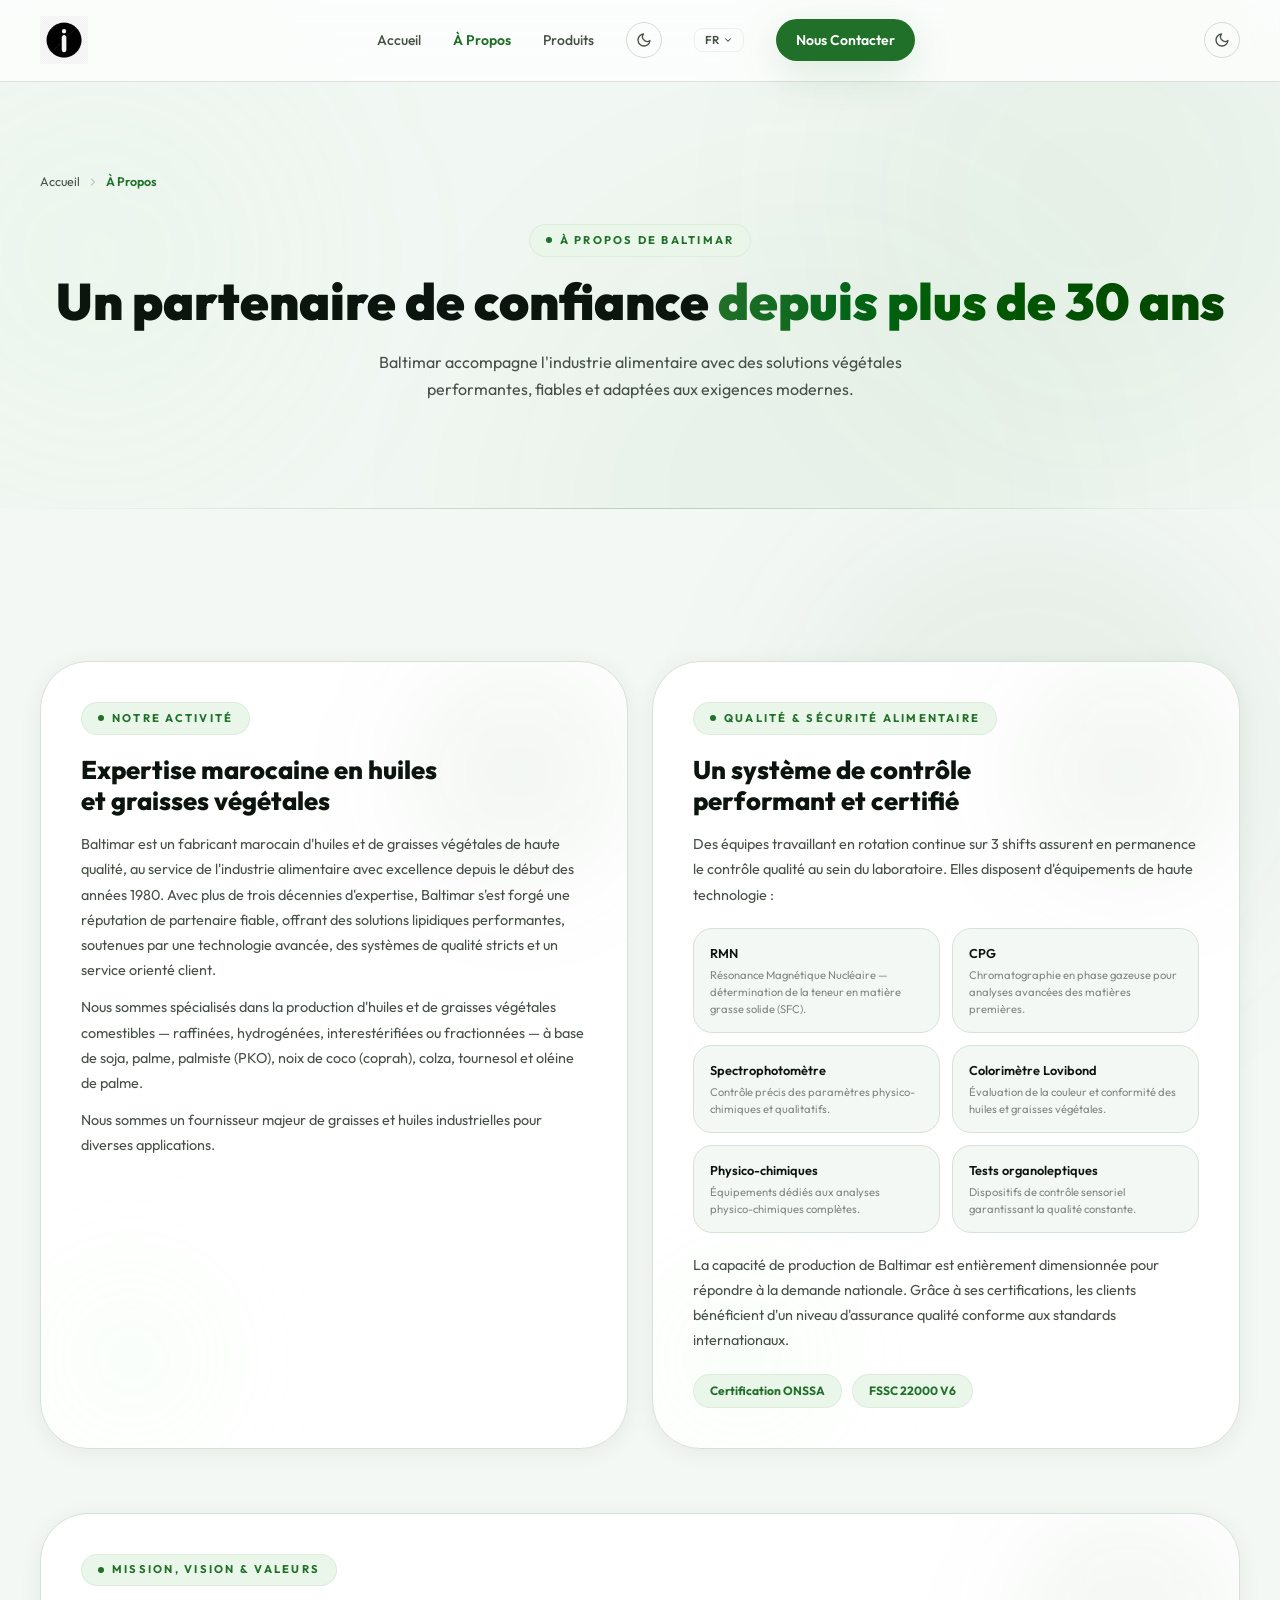
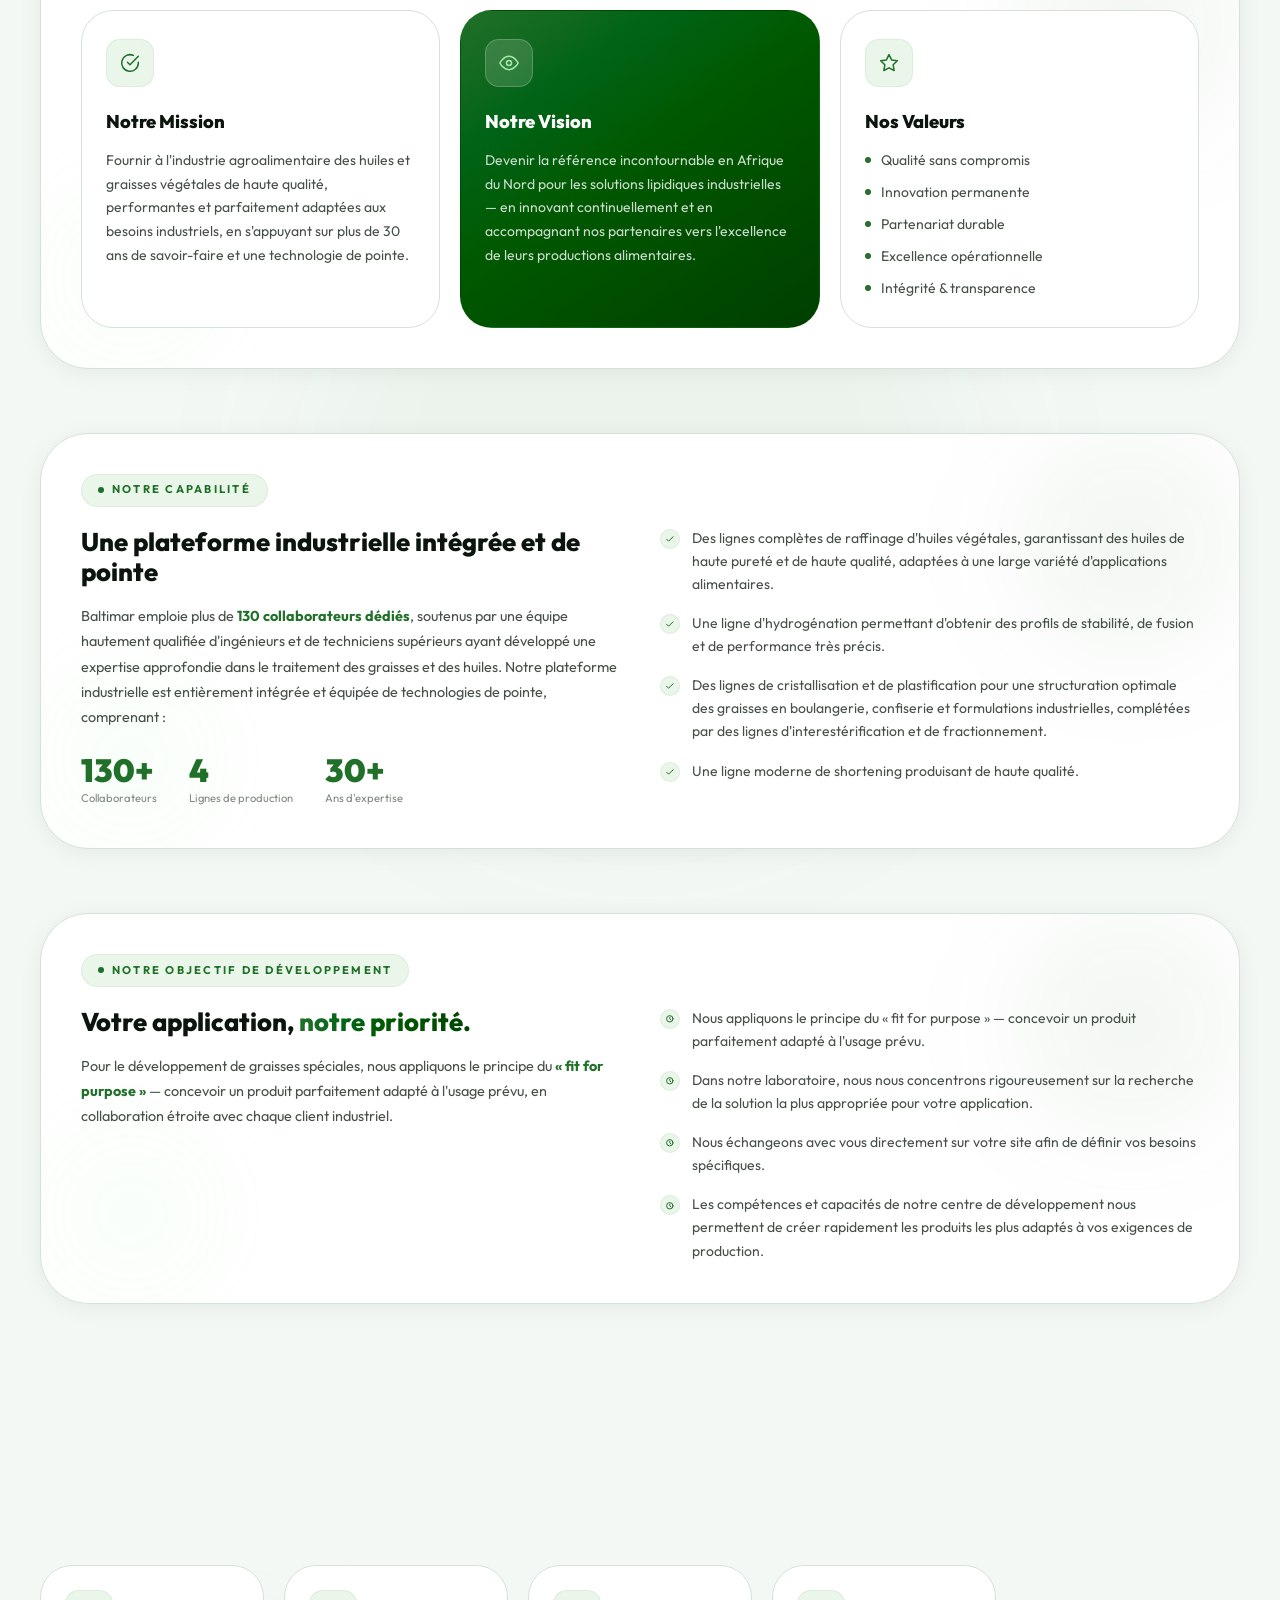
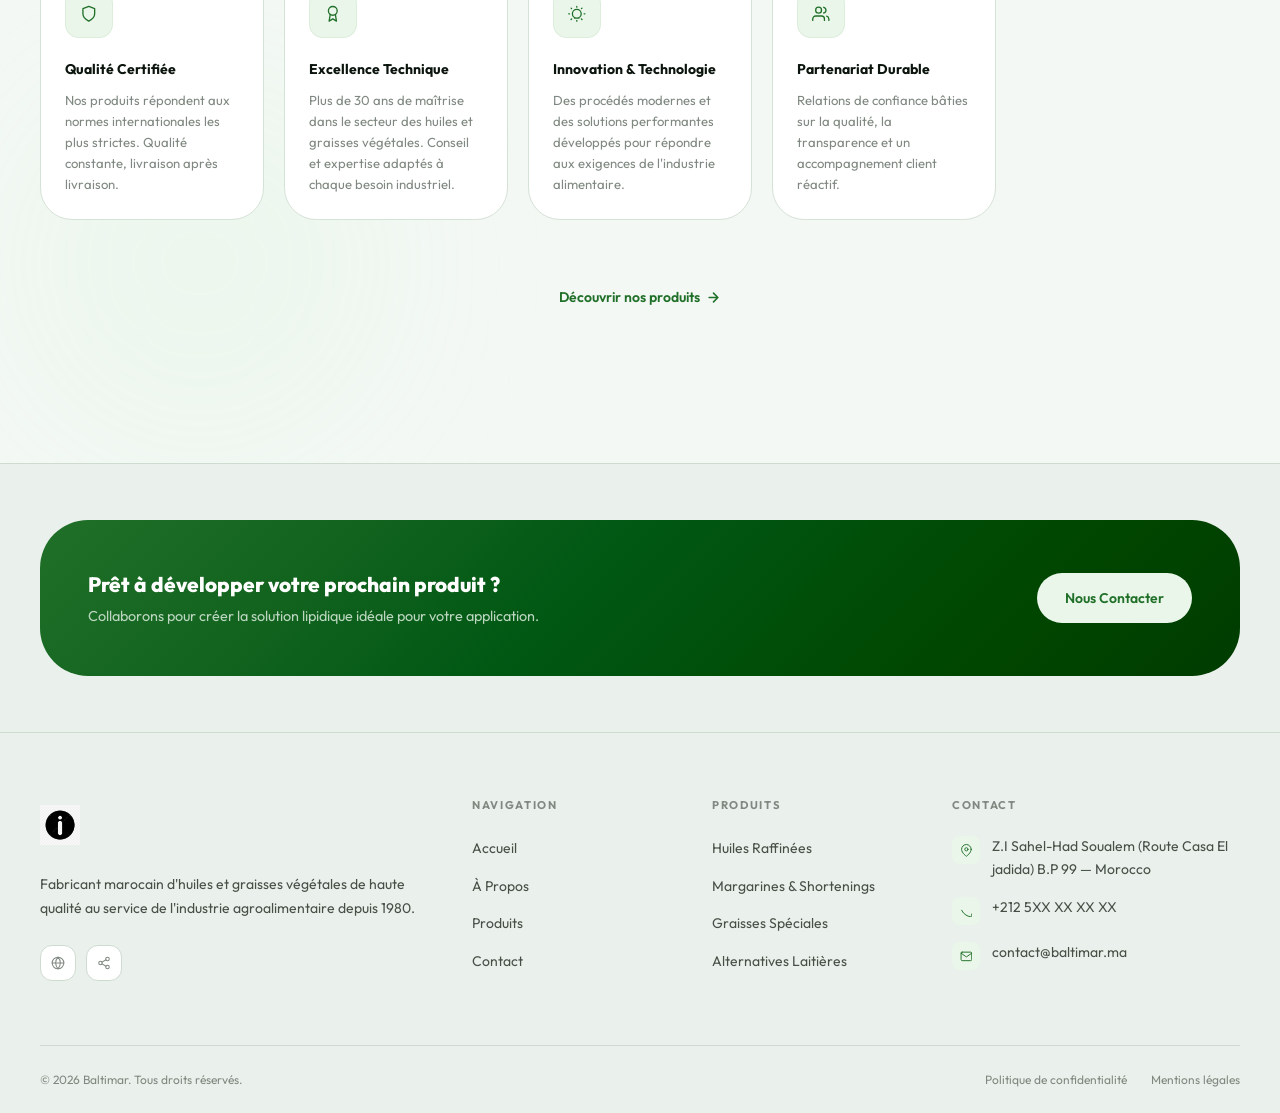
==== commit e1ea43df: "Add files via upload" ====
--- a/about.html
+++ b/about.html
@@ -350,7 +350,7 @@
       <!-- Stats -->
       <div class="about__stats reveal">
         <div class="about__stat"><div class="about__stat-value">30+</div><div class="about__stat-label" data-i18n="about.stat1">Ans d'expérience</div></div>
-        <div class="about__stat"><div class="about__stat-value">500+</div><div class="about__stat-label" data-i18n="about.stat2">Clients partenaires</div></div>
+        <div class="about__stat"><div class="about__stat-value">100+</div><div class="about__stat-label" data-i18n="about.stat2">Clients partenaires</div></div>
         <div class="about__stat"><div class="about__stat-value">7+</div><div class="about__stat-label" data-i18n="about.stat3">Matières premières</div></div>
         <div class="about__stat"><div class="about__stat-value">100%</div><div class="about__stat-label" data-i18n="about.stat4">Engagement qualité</div></div>
       </div>
--- a/style.css
+++ b/style.css
@@ -4,32 +4,32 @@
 
 /* ── Design tokens ─────────────────────────────────────────── */
 :root {
-  /* Professional Blue & White Palette */
-  --brand:        oklch(38% 0.20 250);      /* Corporate Navy Blue */
-  --brand-dark:   oklch(24% 0.16 248);      /* Deep Navy */
-  --brand-light:  oklch(96% 0.025 240);     /* Frost White */
-  --brand-border: oklch(70% 0.12 240 / 0.3);
-  --brand-glow:   oklch(38% 0.20 250 / 0.15);
-
-  --accent:       oklch(75% 0.14 210);      /* Sky Blue Accent */
-  --accent-soft:  oklch(94% 0.06 210 / 0.1);
-
-  --surface:   #f7f9ff;
-  --surface-2: oklch(99% 0.01 240);
-  --dark-bg:   oklch(12% 0.06 250);
-  --dark-card: oklch(16% 0.08 250 / 0.4);
+  /* Professional Green & Warm White Palette */
+  --brand:        oklch(48% 0.13 145);                 /* Forest Green */
+  --brand-dark:   oklch(38% 0.11 145);                 /* Deep Forest Green */
+  --brand-light:  oklch(96% 0.02 145);                 /* Soft Sage White */
+  --brand-border: oklch(85% 0.05 145 / 0.3);           /* Sage Border tint */
+  --brand-glow:   oklch(48% 0.13 145 / 0.15);          /* Forest Green Glow */
+
+  --accent:       oklch(76% 0.14 150);                 /* Mint Green Accent */
+  --accent-soft:  oklch(94% 0.04 150 / 0.1);           /* Soft Mint Background */
+
+  --surface:   #f4f8f5;                                /* Soft warm sage background */
+  --surface-2: oklch(98.5% 0.01 145);                  /* Pure card background */
+  --dark-bg:   oklch(13% 0.03 150);                    /* Deep forest slate bg */
+  --dark-card: oklch(17% 0.04 150 / 0.4);
   --dark-border: oklch(100% 0 0 / 0.12);
 
-  --text-primary:   oklch(15% 0.03 240);
-  --text-secondary: oklch(42% 0.04 240);
-  --text-muted:     oklch(62% 0.03 240);
+  --text-primary:   oklch(18% 0.02 150);               /* Deep forest charcoal */
+  --text-secondary: oklch(42% 0.02 150);               /* Medium sage charcoal */
+  --text-muted:     oklch(62% 0.015 150);              /* Muted sage gray */
 
   --radius-sm:  0.8rem;
   --radius:     1.2rem;
   --radius-lg:  2rem;
   --radius-xl:  3rem;
 
-  --shadow-brand: 0 12px 40px oklch(38% 0.20 250 / 0.15);
+  --shadow-brand: 0 12px 40px oklch(48% 0.13 145 / 0.15);
   --shadow-card:  0 8px 32px oklch(0% 0 0 / 0.04);
   --shadow-lg:    0 24px 64px oklch(0% 0 0 / 0.1);
 
@@ -132,7 +132,7 @@
 }
 .btn--ghost-dark {
   background: oklch(100% 0 0 / 0.1);
-  color: oklch(95% 0.04 240);
+  color: oklch(95% 0.04 150);
   border: 1px solid oklch(100% 0 0 / 0.15);
 }
 .btn--ghost-dark:hover {
@@ -268,7 +268,12 @@
   display: flex;
   flex-direction: column;
   overflow: hidden;
-  background: linear-gradient(135deg, oklch(10% 0.07 252) 0%, oklch(18% 0.14 248) 50%, oklch(12% 0.08 255) 100%);
+  background: linear-gradient(
+  135deg,
+  #0B3D2E 0%,
+  #14532D 50%,
+  #1B4332 100%
+);
   color: #fff;
 }
 .hero__blob-1 {
@@ -313,14 +318,14 @@
   margin-bottom: 1.75rem;
 }
 .hero__headline-gradient {
-  background: linear-gradient(135deg, oklch(75% 0.20 250), oklch(88% 0.12 210));
+  background: linear-gradient(135deg, oklch(75% 0.20 145), oklch(88% 0.12 145));
   -webkit-background-clip: text;
   background-clip: text;
   color: transparent;
 }
 .hero__sub {
   font-size: 1.25rem;
-  color: oklch(90% 0.02 240 / 0.8);
+  color: oklch(90% 0.02 150 / 0.8);
   max-width: 40rem;
   line-height: 1.6;
   font-weight: 400;
@@ -346,11 +351,11 @@
   padding: 1.25rem 1.5rem;
   transition: all 0.35s var(--ease-out);
 }
-.hero__stat:hover { background: oklch(100% 0 0 / 0.14); border-color: oklch(75% 0.20 250 / 0.4); transform: translateY(-3px); }
+.hero__stat:hover { background: oklch(100% 0 0 / 0.14); border-color: oklch(75% 0.20 145 / 0.4); transform: translateY(-3px); }
 .hero__stat-top { display: flex; align-items: center; gap: 0.5rem; margin-bottom: 0.25rem; }
 .hero__stat-icon { font-size: 1.2rem; }
 .hero__stat-value { font-size: 1.75rem; font-weight: 900; color: #fff; }
-.hero__stat-label { font-size: 0.75rem; font-weight: 500; color: oklch(80% 0.03 240); }
+.hero__stat-label { font-size: 0.75rem; font-weight: 500; color: oklch(80% 0.03 150); }
 
 .hero__scroll {
   position: relative;
@@ -362,14 +367,14 @@
   padding-bottom: 2rem;
   background: none;
   border: none;
-  color: oklch(80% 0.03 240);
+  color: oklch(80% 0.03 150);
   font-size: 0.7rem;
   font-weight: 600;
   letter-spacing: 0.2em;
   text-transform: uppercase;
   transition: color 0.2s;
 }
-.hero__scroll:hover { color: oklch(90% 0.05 240); }
+.hero__scroll:hover { color: oklch(90% 0.05 145); }
 .hero__scroll-chevron { animation: bounce 1.8s ease-in-out infinite; }
 
 /* ============================================================
@@ -382,9 +387,9 @@
   background: var(--surface);
 }
 .about__blob { position: absolute; border-radius: 50%; pointer-events: none; filter: blur(80px); }
-.about__blob--tr { top: 0; right: 0; width: 500px; height: 500px; background: oklch(38% 0.20 250 / 0.05); }
-.about__blob--bl { bottom: 0; left: 0; width: 400px; height: 400px; background: oklch(88% 0.12 210 / 0.08); }
-.about__blob--c  { top: 50%; left: 50%; translate: -50% -50%; width: 700px; height: 700px; background: oklch(38% 0.20 250 / 0.03); }
+.about__blob--tr { top: 0; right: 0; width: 500px; height: 500px; background: oklch(38% 0.20 145 / 0.05); }
+.about__blob--bl { bottom: 0; left: 0; width: 400px; height: 400px; background: oklch(88% 0.12 145 / 0.08); }
+.about__blob--c  { top: 50%; left: 50%; translate: -50% -50%; width: 700px; height: 700px; background: oklch(38% 0.20 145 / 0.03); }
 
 .about__inner { position: relative; z-index: 1; display: flex; flex-direction: column; gap: 4rem; }
 
@@ -404,7 +409,7 @@
   max-width: 36rem;
 }
 .about__title-gradient {
-  background: linear-gradient(90deg, var(--brand), oklch(32% 0.16 248));
+  background: linear-gradient(90deg, var(--brand), oklch(32% 0.16 145));
   -webkit-background-clip: text;
   background-clip: text;
   color: transparent;
@@ -416,7 +421,7 @@
   position: relative;
   overflow: hidden;
   border-radius: var(--radius-xl);
-  border: 1px solid oklch(90% 0.02 240);
+  border: 1px solid oklch(90% 0.02 150);
   background: #fff;
   padding: clamp(1.75rem, 4vw, 2.5rem);
   box-shadow: 0 4px 24px oklch(0% 0 0 / 0.06);
@@ -427,8 +432,8 @@
   pointer-events: none;
   filter: blur(60px);
 }
-.glass-card__blob--tr { top: 0; right: 0; width: 220px; height: 220px; background: oklch(38% 0.20 250 / 0.05); }
-.glass-card__blob--bl { bottom: 0; left: 0; width: 180px; height: 180px; background: oklch(88% 0.12 210 / 0.08); }
+.glass-card__blob--tr { top: 0; right: 0; width: 220px; height: 220px; background: oklch(38% 0.20 145 / 0.05); }
+.glass-card__blob--bl { bottom: 0; left: 0; width: 180px; height: 180px; background: oklch(88% 0.12 145 / 0.08); }
 .glass-card__inner { position: relative; z-index: 1; }
 
 .about__two-col {
@@ -456,7 +461,7 @@
 }
 .lab-item {
   border-radius: var(--radius);
-  border: 1px solid oklch(90% 0.02 240);
+  border: 1px solid oklch(90% 0.02 150);
   background: var(--surface);
   padding: 0.875rem 1rem;
   transition: border-color 0.2s;
@@ -512,7 +517,7 @@
 .about__stat {
   border-radius: var(--radius-lg);
   background: #fff;
-  border: 1px solid oklch(90% 0.02 240);
+  border: 1px solid oklch(90% 0.02 150);
   padding: 1.5rem 1.25rem;
   text-align: center;
   transition: all 0.3s;
@@ -563,7 +568,7 @@
 .app-img-card__overlay {
   position: absolute;
   inset: 0;
-  background: linear-gradient(to top, oklch(15% 0.03 240 / 0.88) 0%, oklch(15% 0.03 240 / 0.15) 55%, transparent 100%);
+  background: linear-gradient(to top, oklch(15% 0.03 150 / 0.88) 0%, oklch(15% 0.03 150 / 0.15) 55%, transparent 100%);
   display: flex;
   align-items: flex-end;
   padding: 1.25rem;
@@ -587,7 +592,7 @@
   align-items: center;
   justify-content: space-between;
   gap: 0.5rem;
-  border-top: 1px solid oklch(92% 0.02 240);
+  border-top: 1px solid oklch(92% 0.02 150);
 }
 .app-img-card__title {
   font-size: 0.95rem;
@@ -651,7 +656,7 @@
   width: 2.25rem;
   height: 2.25rem;
   border-radius: 50%;
-  border: 1px solid oklch(88% 0.02 240);
+  border: 1px solid oklch(88% 0.02 150);
   background: #fff;
   display: flex;
   align-items: center;
@@ -742,7 +747,7 @@
 .pillar-card {
   border-radius: var(--radius-lg);
   background: #fff;
-  border: 1px solid oklch(90% 0.02 240);
+  border: 1px solid oklch(90% 0.02 150);
   padding: 1.5rem;
   transition: all 0.3s;
 }
@@ -782,7 +787,7 @@
   position: relative;
   padding-top: calc(var(--section-spacing) * 0.6 + 5rem);
   padding-bottom: 3rem;
-  background: oklch(97% 0.01 240);
+  background: oklch(97% 0.01 150);
   overflow: hidden;
 }
 
@@ -816,13 +821,13 @@
   position: relative;
   padding-block: var(--section-spacing);
   overflow: hidden;
-  background: oklch(97% 0.01 240);
+  background: oklch(97% 0.01 150);
 }
 .products__bg-blobs { position: absolute; inset: 0; pointer-events: none; overflow: hidden; }
 .products__blob { position: absolute; border-radius: 50%; filter: blur(100px); }
-.products__blob--1 { top: -10%; right: -5%; width: 500px; height: 500px; background: oklch(38% 0.20 250 / 0.04); }
-.products__blob--2 { bottom: 10%; left: -8%; width: 400px; height: 400px; background: oklch(88% 0.12 210 / 0.06); }
-.products__blob--3 { top: 40%; left: 40%; width: 600px; height: 600px; background: oklch(38% 0.20 250 / 0.03); }
+.products__blob--1 { top: -10%; right: -5%; width: 500px; height: 500px; background: oklch(38% 0.20 145 / 0.04); }
+.products__blob--2 { bottom: 10%; left: -8%; width: 400px; height: 400px; background: oklch(88% 0.12 145 / 0.06); }
+.products__blob--3 { top: 40%; left: 40%; width: 600px; height: 600px; background: oklch(38% 0.20 145 / 0.03); }
 
 .products__header { text-align: center; margin-bottom: 3.5rem; position: relative; z-index: 1; }
 .products__title {
@@ -831,7 +836,7 @@
   line-height: 1.1; margin-block: 1rem 1.25rem;
 }
 .products__title-gradient {
-  background: linear-gradient(90deg, var(--brand), oklch(32% 0.16 248));
+  background: linear-gradient(90deg, var(--brand), oklch(32% 0.16 145));
   -webkit-background-clip: text; background-clip: text; color: transparent;
 }
 .products__sub { color: var(--text-secondary); max-width: 36rem; margin-inline: auto; line-height: 1.7; }
@@ -841,7 +846,7 @@
   position: relative; z-index: 1;
   display: grid; gap: 2.5rem;
   border-radius: var(--radius-xl);
-  border: 1px solid oklch(90% 0.02 240);
+  border: 1px solid oklch(90% 0.02 150);
   background: #fff;
   padding: clamp(2rem, 4vw, 3rem);
   margin-bottom: 3.5rem;
@@ -852,7 +857,7 @@
 .products__featured-visual { position: relative; display: flex; align-items: center; justify-content: center; }
 .products__featured-glow {
   position: absolute; inset: 10%; border-radius: 50%;
-  background: radial-gradient(circle, oklch(50% 0.20 250 / 0.25), transparent 70%);
+  background: radial-gradient(circle, oklch(50% 0.20 145 / 0.25), transparent 70%);
   filter: blur(30px); animation: pulseGlow 4s ease-in-out infinite;
 }
 @keyframes pulseGlow { 0%,100% { opacity: 0.6; transform: scale(1); } 50% { opacity: 1; transform: scale(1.1); } }
@@ -867,8 +872,8 @@
 .products__featured-label {
   display: inline-flex; align-items: center; gap: 0.4rem;
   padding: 0.35rem 0.85rem; border-radius: 999px;
-  background: oklch(94% 0.08 210); border: 1px solid oklch(82% 0.10 210);
-  color: oklch(45% 0.10 210); font-size: 0.7rem; font-weight: 700;
+  background: oklch(94% 0.08 145); border: 1px solid oklch(82% 0.10 145);
+  color: oklch(45% 0.10 145); font-size: 0.7rem; font-weight: 700;
   text-transform: uppercase; letter-spacing: 0.1em; margin-bottom: 1rem;
 }
 .products__featured-name {
@@ -879,7 +884,7 @@
 .products__featured-specs { display: flex; flex-wrap: wrap; gap: 1rem; margin-bottom: 1.75rem; }
 .products__featured-spec {
   padding: 0.75rem 1rem; border-radius: var(--radius);
-  background: var(--surface); border: 1px solid oklch(90% 0.02 240);
+  background: var(--surface); border: 1px solid oklch(90% 0.02 150);
   min-width: 100px; text-align: center; transition: all 0.25s;
 }
 .products__featured-spec:hover { border-color: var(--brand-border); transform: translateY(-2px); }
@@ -912,7 +917,7 @@
 }
 .cat-card.active {
   outline-color: var(--brand);
-  box-shadow: 0 8px 32px oklch(38% 0.20 250 / 0.2);
+  box-shadow: 0 8px 32px oklch(38% 0.20 145 / 0.2);
 }
 
 .cat-card__img-wrap {
@@ -932,7 +937,7 @@
 }
 .cat-card__title {
   font-size: 1.05rem; font-weight: 700;
-  color: oklch(22% 0.06 240);
+  color: oklch(22% 0.06 145);
   margin-bottom: 0.8rem; line-height: 1.3;
 }
 .cat-card.active .cat-card__title { color: var(--brand); }
@@ -941,7 +946,7 @@
   display: inline-flex; align-items: center; gap: 0.35rem;
   font-size: 0.78rem; font-weight: 500;
   color: var(--text-secondary);
-  border-bottom: 1px solid oklch(70% 0.03 240 / 0.4);
+  border-bottom: 1px solid oklch(70% 0.03 150 / 0.4);
   padding-bottom: 0.1rem; cursor: pointer;
 }
 .cat-card__link svg {
@@ -953,7 +958,7 @@
 /* Category filter bar */
 .products__filter-bar {
   background: #fff;
-  border-bottom: 1px solid oklch(90% 0.02 240);
+  border-bottom: 1px solid oklch(90% 0.02 150);
   padding: 1.25rem 0;
   position: sticky;
   top: 64px;
@@ -968,7 +973,7 @@
 .products__filter-btn {
   padding: 0.45rem 1.1rem;
   border-radius: 999px;
-  border: 1.5px solid var(--border, oklch(90% 0.02 240));
+  border: 1.5px solid var(--border, oklch(90% 0.02 150));
   background: transparent;
   color: var(--text-secondary);
   font-size: 0.82rem;
@@ -1009,7 +1014,7 @@
 .product-card {
   position: relative; overflow: hidden;
   border-radius: var(--radius-xl);
-  border: 1px solid oklch(90% 0.02 240);
+  border: 1px solid oklch(90% 0.02 150);
   background: #fff;
   display: flex; flex-direction: column;
   transition: all 0.4s var(--ease-out);
@@ -1019,19 +1024,19 @@
 .product-card:hover {
   border-color: var(--brand-border);
   transform: translateY(-8px);
-  box-shadow: 0 20px 40px oklch(0% 0 0 / 0.1), 0 0 40px oklch(38% 0.20 250 / 0.08);
+  box-shadow: 0 20px 40px oklch(0% 0 0 / 0.1), 0 0 40px oklch(38% 0.20 145 / 0.08);
 }
 
 /* Card image area */
 .product-card__img-wrap {
   position: relative; height: 200px;
-  background: linear-gradient(135deg, var(--brand-light), oklch(94% 0.02 240));
+  background: linear-gradient(135deg, var(--brand-light), oklch(94% 0.02 150));
   display: flex; align-items: center; justify-content: center;
   overflow: hidden;
 }
 .product-card__img-glow {
   position: absolute; inset: 20%; border-radius: 50%;
-  background: radial-gradient(circle, oklch(45% 0.20 250 / 0.2), transparent 70%);
+  background: radial-gradient(circle, oklch(45% 0.20 145 / 0.2), transparent 70%);
   filter: blur(20px); transition: opacity 0.4s;
 }
 .product-card:hover .product-card__img-glow { opacity: 1.5; }
@@ -1054,25 +1059,25 @@
   padding: 0.2rem 0.6rem; border-radius: 999px; border: 1px solid;
 }
 /* Light-theme category colors */
-.cat-industriel { background: oklch(96% 0.03 240); color: oklch(35% 0.14 250); border-color: oklch(85% 0.04 240); }
+.cat-industriel { background: oklch(96% 0.03 150); color: oklch(35% 0.14 145); border-color: oklch(85% 0.04 150); }
 .cat-automobile { background: oklch(96% 0.04 90); color: oklch(38% 0.10 90); border-color: oklch(85% 0.06 90); }
-.cat-maritime   { background: oklch(96% 0.03 215); color: oklch(33% 0.12 230); border-color: oklch(84% 0.06 215); }
+.cat-maritime   { background: oklch(96% 0.03 150); color: oklch(33% 0.12 145); border-color: oklch(84% 0.06 145); }
 .cat-agriculture{ background: oklch(96% 0.03 140); color: oklch(35% 0.06 140); border-color: oklch(85% 0.04 140); }
 
 .product-card__badge {
   font-size: 0.65rem; font-weight: 700;
   padding: 0.2rem 0.6rem; border-radius: 999px; border: 1px solid;
 }
-.badge-bestseller { background: oklch(96% 0.06 210); color: oklch(40% 0.14 220); border-color: oklch(85% 0.10 210); }
+.badge-bestseller { background: oklch(96% 0.06 145); color: oklch(40% 0.14 145); border-color: oklch(85% 0.10 145); }
 .badge-nouveau    { background: var(--brand-light); color: var(--brand); border-color: var(--brand-border); }
-.badge-premium    { background: oklch(96% 0.04 290); color: oklch(35% 0.12 290); border-color: oklch(84% 0.08 290); }
+.badge-premium    { background: oklch(96% 0.04 85); color: oklch(35% 0.12 85); border-color: oklch(84% 0.08 85); }
 
 .product-card__name { font-weight: 700; color: var(--text-primary); font-size: 1rem; margin-bottom: 0.5rem; line-height: 1.3; }
 .product-card__desc { color: var(--text-secondary); font-size: 0.82rem; line-height: 1.65; flex: 1; }
 .product-card__footer {
   display: flex; align-items: center; justify-content: space-between;
   margin-top: 1.25rem; padding-top: 1rem;
-  border-top: 1px solid oklch(92% 0.01 240);
+  border-top: 1px solid oklch(92% 0.01 150);
 }
 .product-card__cta {
   display: inline-flex; align-items: center; gap: 0.375rem;
@@ -1099,13 +1104,13 @@
 .products__banner {
   position: relative; z-index: 1; overflow: hidden;
   margin-top: 4rem; border-radius: var(--radius-xl);
-  background: linear-gradient(135deg, var(--brand), oklch(32% 0.16 248));
+  background: linear-gradient(135deg, var(--brand), oklch(32% 0.16 145));
   padding: clamp(2rem, 4vw, 3rem);
 }
 .products__banner-glow {
   position: absolute; top: -50%; right: -20%;
   width: 400px; height: 400px; border-radius: 50%;
-  background: oklch(55% 0.15 225 / 0.2); filter: blur(80px);
+  background: oklch(55% 0.15 145 / 0.2); filter: blur(80px);
 }
 .products__banner-content {
   position: relative; z-index: 1;
@@ -1115,7 +1120,7 @@
   .products__banner-content { flex-direction: row; align-items: center; justify-content: space-between; }
 }
 .products__banner-title { color: #fff; font-weight: 800; font-size: 1.2rem; margin-bottom: 0.25rem; }
-.products__banner-sub { color: oklch(90% 0.04 240); font-size: 0.875rem; max-width: 28rem; }
+.products__banner-sub { color: oklch(90% 0.04 150); font-size: 0.875rem; max-width: 28rem; }
 
 /* ── Product Modal ─────────────────────────── */
 .product-modal {
@@ -1133,7 +1138,7 @@
   position: relative; z-index: 1;
   width: min(90vw, 720px); max-height: 85vh; overflow-y: auto;
   background: #fff;
-  border: 1px solid oklch(90% 0.02 240);
+  border: 1px solid oklch(90% 0.02 150);
   border-radius: var(--radius-xl);
   box-shadow: 0 40px 80px oklch(0% 0 0 / 0.15);
   display: grid; gap: 0;
@@ -1145,13 +1150,13 @@
 .product-modal__close {
   position: absolute; top: 1rem; right: 1rem; z-index: 2;
   width: 2.25rem; height: 2.25rem; border-radius: 50%;
-  background: oklch(95% 0.01 240); border: 1px solid oklch(88% 0.02 240);
+  background: oklch(95% 0.01 150); border: 1px solid oklch(88% 0.02 150);
   display: flex; align-items: center; justify-content: center;
   color: var(--text-secondary); transition: all 0.2s; cursor: pointer;
 }
 .product-modal__close:hover { background: var(--brand-light); color: var(--brand); }
 .product-modal__visual {
-  background: linear-gradient(135deg, var(--brand-light), oklch(94% 0.02 240));
+  background: linear-gradient(135deg, var(--brand-light), oklch(94% 0.02 150));
   display: flex; align-items: center; justify-content: center;
   padding: 2rem; min-height: 240px;
   border-radius: var(--radius-xl) 0 0 var(--radius-xl);
@@ -1175,7 +1180,7 @@
 }
 .product-modal__spec {
   padding: 0.5rem 0.75rem; border-radius: var(--radius-sm);
-  background: var(--surface); border: 1px solid oklch(90% 0.02 240);
+  background: var(--surface); border: 1px solid oklch(90% 0.02 150);
   text-align: center; min-width: 80px;
 }
 .product-modal__spec-val { display: block; font-size: 0.9rem; font-weight: 700; color: var(--brand); }
@@ -1209,7 +1214,7 @@
   margin-block: 1rem 1.25rem;
 }
 .contact__title-gradient {
-  background: linear-gradient(90deg, var(--brand), oklch(32% 0.16 248));
+  background: linear-gradient(90deg, var(--brand), oklch(32% 0.16 145));
   -webkit-background-clip: text;
   background-clip: text;
   color: transparent;
@@ -1230,7 +1235,7 @@
   padding: 1.25rem;
   border-radius: var(--radius-lg);
   background: #fff;
-  border: 1px solid oklch(90% 0.02 240);
+  border: 1px solid oklch(90% 0.02 150);
   transition: all 0.25s;
   box-shadow: 0 2px 8px oklch(0% 0 0 / 0.04);
 }
@@ -1263,7 +1268,7 @@
 /* Form */
 .contact__form-wrap {
   background: #fff;
-  border: 1px solid oklch(90% 0.02 240);
+  border: 1px solid oklch(90% 0.02 150);
   border-radius: var(--radius-lg);
   padding: clamp(1.5rem, 4vw, 2rem);
   box-shadow: 0 4px 24px oklch(0% 0 0 / 0.06);
@@ -1281,7 +1286,7 @@
   width: 100%;
   padding: 0.875rem 1rem;
   border-radius: var(--radius);
-  border: 1px solid oklch(88% 0.02 240);
+  border: 1px solid oklch(88% 0.02 150);
   background: var(--surface);
   color: var(--text-primary);
   font-size: 0.875rem;
@@ -1292,7 +1297,7 @@
 .form-input::placeholder, .form-textarea::placeholder { color: var(--text-muted); }
 .form-input:focus, .form-select:focus, .form-textarea:focus {
   border-color: var(--brand);
-  box-shadow: 0 0 0 3px oklch(38% 0.20 250 / 0.1);
+  box-shadow: 0 0 0 3px oklch(38% 0.20 145 / 0.1);
 }
 .form-select { appearance: none; }
 .form-select option { background: #fff; color: var(--text-primary); }
@@ -1358,16 +1363,16 @@
    FOOTER
    ============================================================ */
 footer {
-  background: oklch(95% 0.01 240);
-  border-top: 1px solid oklch(88% 0.02 240);
+  background: oklch(95% 0.01 150);
+  border-top: 1px solid oklch(88% 0.02 150);
 }
 .footer__banner-wrap {
-  border-bottom: 1px solid oklch(88% 0.02 240);
+  border-bottom: 1px solid oklch(88% 0.02 150);
   padding-block: 3.5rem;
 }
 .footer__banner {
   border-radius: var(--radius-xl);
-  background: linear-gradient(135deg, var(--brand), oklch(30% 0.12 248));
+  background: linear-gradient(135deg, var(--brand), oklch(30% 0.12 145));
   padding: clamp(2rem, 4vw, 3rem);
   display: flex;
   flex-direction: column;
@@ -1377,7 +1382,7 @@
   .footer__banner { flex-direction: row; align-items: center; justify-content: space-between; }
 }
 .footer__banner-title { color: #fff; font-size: 1.3rem; font-weight: 800; margin-bottom: 0.25rem; }
-.footer__banner-sub { color: oklch(85% 0.04 240); font-size: 0.9rem; }
+.footer__banner-sub { color: oklch(85% 0.04 150); font-size: 0.9rem; }
 
 .footer__main { padding-block: 4rem; }
 .footer__grid {
@@ -1404,7 +1409,7 @@
   width: 2.25rem; height: 2.25rem;
   border-radius: 0.75rem;
   background: #fff;
-  border: 1px solid oklch(88% 0.02 240);
+  border: 1px solid oklch(88% 0.02 150);
   display: flex; align-items: center; justify-content: center;
   color: var(--text-muted);
   transition: all 0.25s var(--ease-out);
@@ -1445,7 +1450,7 @@
 .footer__contact-text { font-size: 0.875rem; color: var(--text-secondary); white-space: pre-line; }
 
 .footer__bottom {
-  border-top: 1px solid oklch(88% 0.02 240);
+  border-top: 1px solid oklch(88% 0.02 150);
   padding-block: 1.5rem;
   display: flex;
   flex-direction: column;
@@ -1504,7 +1509,7 @@
   left: 0;
   right: 0;
   height: 1px;
-  background: linear-gradient(90deg, transparent, oklch(50% 0.14 250 / 0.3), transparent);
+  background: linear-gradient(90deg, transparent, oklch(50% 0.14 145 / 0.3), transparent);
 }
 
 
@@ -1570,7 +1575,7 @@
   font-weight: 800;
   letter-spacing: 0.2em;
   color: var(--brand);
-  background: oklch(90% 0.04 240);
+  background: oklch(90% 0.04 150);
   border: 1px solid var(--brand-border);
   border-radius: 999px;
   padding: 0.25rem 0.75rem;
@@ -1636,7 +1641,7 @@
 /* ── Applications section ───────────────────────────────────── */
 .applications-section {
   padding: 5rem 0 7rem;
-  background: oklch(97% 0.01 240);
+  background: oklch(97% 0.01 150);
   position: relative;
 }
 
@@ -1771,7 +1776,7 @@
 }
 
 .app-detail__benefit:hover {
-  background: oklch(94% 0.03 240);
+  background: oklch(94% 0.03 150);
   transform: translateX(4px);
 }
 
@@ -1803,7 +1808,7 @@
   gap: 1rem;
   padding: 1.5rem;
   background: #fff;
-  border: 1px solid oklch(90% 0.02 240);
+  border: 1px solid oklch(90% 0.02 150);
   border-radius: var(--radius);
   box-shadow: var(--shadow-card);
   transition: transform 0.25s var(--ease-out), box-shadow 0.25s var(--ease-out), border-color 0.25s;
@@ -2035,14 +2040,11 @@
   margin-inline: auto;
 }
 
-.catalogue-groups {
-  /* inner .app-cat-grid controls its own layout */
-}
 
 /* ── Groupe utilisation (accordion) ────────────────────────── */
 .cat-group {
   background: #fff;
-  border: 1px solid oklch(90% 0.02 240);
+  border: 1px solid oklch(90% 0.02 150);
   border-radius: var(--radius);
   overflow: hidden;
   box-shadow: var(--shadow-card);
@@ -2050,7 +2052,7 @@
 }
 
 .cat-group:hover {
-  box-shadow: 0 8px 32px oklch(38% 0.20 250 / 0.08);
+  box-shadow: 0 8px 32px oklch(38% 0.20 145 / 0.08);
 }
 
 .cat-group__header {
@@ -2137,7 +2139,7 @@
   justify-content: center;
   border: 2px dashed var(--border);
   border-radius: 8px;
-  background: oklch(97% 0.008 240);
+  background: oklch(97% 0.008 150);
   color: var(--text-secondary);
 }
 
@@ -2182,7 +2184,7 @@
   content: '✓';
   position: absolute;
   left: 0;
-  color: oklch(45% 0.18 250);
+  color: oklch(45% 0.18 145);
   font-weight: 700;
   font-size: 0.85rem;
 }
@@ -2402,7 +2404,7 @@
   width: 2.25rem;
   height: 2.25rem;
   border-radius: 999px;
-  border: 1px solid oklch(88% 0.02 240);
+  border: 1px solid oklch(88% 0.02 150);
   background: transparent;
   display: flex;
   align-items: center;
@@ -2429,36 +2431,36 @@
    DARK MODE
    ============================================================ */
 html.dark {
-  --surface:        oklch(13% 0.025 248);
-  --surface-2:      oklch(15% 0.03  248);
-  --brand-light:    oklch(20% 0.08  250);
-  --brand-border:   oklch(35% 0.12  250 / 0.45);
-  --brand-glow:     oklch(38% 0.20  250 / 0.25);
+  --surface:        oklch(13% 0.015 150);
+  --surface-2:      oklch(16% 0.02  150);
+  --brand-light:    oklch(20% 0.05  145);
+  --brand-border:   oklch(32% 0.08  145 / 0.45);
+  --brand-glow:     oklch(45% 0.12  145 / 0.25);
   --shadow-card:    0 8px 32px oklch(0% 0 0 / 0.30);
-  --shadow-brand:   0 12px 40px oklch(38% 0.20 250 / 0.30);
+  --shadow-brand:   0 12px 40px oklch(45% 0.12 145 / 0.30);
   --shadow-lg:      0 24px 64px oklch(0% 0 0 / 0.35);
-  --text-primary:   oklch(94% 0.01  240);
-  --text-secondary: oklch(72% 0.03  240);
-  --text-muted:     oklch(52% 0.03  240);
+  --text-primary:   oklch(94% 0.01  150);
+  --text-secondary: oklch(72% 0.015 150);
+  --text-muted:     oklch(52% 0.015 150);
   color-scheme: dark;
 }
 html.dark body { background: var(--surface); }
 
 /* Navbar */
 html.dark .navbar {
-  background: oklch(13% 0.025 248 / 0.9) !important;
-  border-bottom-color: oklch(25% 0.04 248);
+  background: oklch(13% 0.025 150 / 0.9) !important;
+  border-bottom-color: oklch(25% 0.04 150);
 }
 html.dark .navbar.scrolled {
-  background: oklch(13% 0.025 248 / 0.98) !important;
+  background: oklch(13% 0.025 150 / 0.98) !important;
   box-shadow: 0 2px 20px oklch(0% 0 0 / 0.3);
 }
 html.dark .navbar__mobile {
-  background: oklch(14% 0.03 248);
-  border-top-color: oklch(22% 0.03 248);
+  background: oklch(14% 0.03 150);
+  border-top-color: oklch(22% 0.03 150);
 }
 html.dark .theme-toggle {
-  border-color: oklch(30% 0.04 248);
+  border-color: oklch(30% 0.04 150);
 }
 
 /* White cards → dark */
@@ -2473,20 +2475,20 @@
 html.dark .pillar-card,
 html.dark .benefit-card,
 html.dark .mvv-card:not(.mvv-card--accent) {
-  background: oklch(18% 0.04 248) !important;
-  border-color: oklch(28% 0.04 248) !important;
+  background: oklch(18% 0.04 150) !important;
+  border-color: oklch(28% 0.04 150) !important;
 }
 
 /* Products featured */
 html.dark .products__featured {
-  background: oklch(18% 0.04 248);
-  border-color: oklch(28% 0.04 248);
+  background: oklch(18% 0.04 150);
+  border-color: oklch(28% 0.04 150);
 }
 
 /* Process */
-html.dark .process-section     { background: oklch(15% 0.03 248); }
-html.dark .process-step        { background: oklch(18% 0.04 248) !important; border-color: oklch(28% 0.04 248) !important; }
-html.dark .process-step__icon  { background: oklch(22% 0.04 248) !important; border-color: oklch(30% 0.05 248) !important; }
+html.dark .process-section     { background: oklch(15% 0.03 150); }
+html.dark .process-step        { background: oklch(18% 0.04 150) !important; border-color: oklch(28% 0.04 150) !important; }
+html.dark .process-step__icon  { background: oklch(22% 0.04 150) !important; border-color: oklch(30% 0.05 145) !important; }
 
 /* Section backgrounds */
 html.dark #about,
@@ -2495,91 +2497,91 @@
 html.dark .products-page-hero,
 html.dark .catalogue-section,
 html.dark #products,
-html.dark .applications-section { background: oklch(14% 0.03 248); }
+html.dark .applications-section { background: oklch(14% 0.03 150); }
 html.dark .home-benefits-section { background: var(--surface); }
 
 /* Forms */
 html.dark .form-input,
 html.dark .form-select,
 html.dark .form-textarea {
-  background: oklch(16% 0.03 248);
-  border-color: oklch(28% 0.04 248);
+  background: oklch(16% 0.03 150);
+  border-color: oklch(28% 0.04 150);
   color: var(--text-primary);
 }
-html.dark .form-select option { background: oklch(18% 0.04 248); }
+html.dark .form-select option { background: oklch(18% 0.04 150); }
 
 /* Buttons */
 html.dark .btn--outline {
-  background: oklch(18% 0.04 248);
-  border-color: oklch(35% 0.06 248);
+  background: oklch(18% 0.04 150);
+  border-color: oklch(35% 0.06 145);
   color: var(--text-primary);
 }
 html.dark .btn--outline:hover {
   border-color: var(--brand-border);
   background: var(--brand-light);
-  color: oklch(75% 0.20 250);
+  color: oklch(75% 0.20 145);
 }
 html.dark .btn--light {
-  background: oklch(22% 0.06 248);
-  color: oklch(80% 0.14 250);
+  background: oklch(22% 0.06 145);
+  color: oklch(80% 0.14 145);
 }
 
 /* Lab items */
 html.dark .lab-item {
-  background: oklch(15% 0.03 248);
-  border-color: oklch(28% 0.04 248);
+  background: oklch(15% 0.03 150);
+  border-color: oklch(28% 0.04 150);
 }
 
 /* Hours card */
 html.dark .hours-card {
-  background: oklch(20% 0.06 248);
-  border-color: oklch(32% 0.08 248 / 0.5);
+  background: oklch(20% 0.06 145);
+  border-color: oklch(32% 0.08 145 / 0.5);
 }
 
 /* Cat product cards */
 html.dark .cat-product-card {
-  background: oklch(22% 0.05 248);
-  border-color: oklch(30% 0.05 248);
+  background: oklch(22% 0.05 145);
+  border-color: oklch(30% 0.05 145);
 }
 html.dark .cat-product-card:hover {
-  background: oklch(24% 0.05 248) !important;
+  background: oklch(24% 0.05 145) !important;
   border-color: var(--brand) !important;
 }
-html.dark .cat-group__header:hover { background: oklch(22% 0.04 248); }
+html.dark .cat-group__header:hover { background: oklch(22% 0.04 150); }
 
 /* Modals */
 html.dark .product-modal__panel,
 html.dark .app-modal__panel {
-  background: oklch(18% 0.04 248);
-  border-color: oklch(28% 0.04 248);
+  background: oklch(18% 0.04 150);
+  border-color: oklch(28% 0.04 150);
 }
 html.dark .product-modal__close,
 html.dark .app-modal__close {
-  background: oklch(22% 0.04 248);
-  border-color: oklch(30% 0.04 248);
+  background: oklch(22% 0.04 150);
+  border-color: oklch(30% 0.04 150);
   color: var(--text-secondary);
 }
 html.dark .product-modal__visual {
-  background: linear-gradient(135deg, oklch(18% 0.04 240), oklch(20% 0.03 240));
+  background: linear-gradient(135deg, oklch(18% 0.04 150), oklch(20% 0.03 150));
 }
 html.dark .product-modal__spec {
-  background: oklch(15% 0.03 248);
-  border-color: oklch(28% 0.04 248);
+  background: oklch(15% 0.03 150);
+  border-color: oklch(28% 0.04 150);
 }
 html.dark .app-modal__item {
-  background: oklch(22% 0.06 248);
-  border-color: oklch(30% 0.06 248 / 0.5);
+  background: oklch(22% 0.06 145);
+  border-color: oklch(30% 0.06 145 / 0.5);
 }
 
 /* Footer */
-html.dark footer               { background: oklch(10% 0.02 248); border-top-color: oklch(22% 0.03 248); }
-html.dark .footer__banner-wrap { border-bottom-color: oklch(22% 0.03 248); }
-html.dark .footer__social      { background: oklch(18% 0.04 248); border-color: oklch(28% 0.04 248); }
-html.dark .footer__bottom      { border-top-color: oklch(22% 0.03 248); }
+html.dark footer               { background: oklch(10% 0.02 150); border-top-color: oklch(22% 0.03 150); }
+html.dark .footer__banner-wrap { border-bottom-color: oklch(22% 0.03 150); }
+html.dark .footer__social      { background: oklch(18% 0.04 150); border-color: oklch(28% 0.04 150); }
+html.dark .footer__bottom      { border-top-color: oklch(22% 0.03 150); }
 
 /* Section divider */
 html.dark #about::before {
-  background: linear-gradient(90deg, transparent, oklch(50% 0.14 250 / 0.15), transparent);
+  background: linear-gradient(90deg, transparent, oklch(50% 0.14 145 / 0.15), transparent);
 }
 
 /* ============================================================
@@ -2589,7 +2591,7 @@
 /* Base wrappers */
 .home-apps-section {
   padding-block: var(--section-spacing);
-  background: oklch(97% 0.01 240);
+  background: oklch(97% 0.01 150);
   position: relative;
 }
 .home-benefits-section {
@@ -2599,15 +2601,15 @@
 }
 .home-stats-section {
   padding-block: clamp(3.5rem, 6vw, 5rem);
-  background: oklch(97% 0.01 240);
+  background: oklch(97% 0.01 150);
   position: relative;
-  border-top: 1px solid oklch(90% 0.02 240);
-  border-bottom: 1px solid oklch(90% 0.02 240);
+  border-top: 1px solid oklch(90% 0.02 150);
+  border-bottom: 1px solid oklch(90% 0.02 150);
 }
 html.dark .home-apps-section,
 html.dark .home-stats-section {
-  background: oklch(14% 0.03 248);
-  border-color: oklch(25% 0.03 248);
+  background: oklch(14% 0.03 150);
+  border-color: oklch(25% 0.03 150);
 }
 
 /* Section header (center-aligned) */
@@ -2626,7 +2628,7 @@
   letter-spacing: -0.03em;
 }
 .gradient-text {
-  background: linear-gradient(90deg, var(--brand), oklch(32% 0.16 248));
+  background: linear-gradient(90deg, var(--brand), oklch(32% 0.16 145));
   -webkit-background-clip: text;
   background-clip: text;
   color: transparent;
@@ -2653,7 +2655,7 @@
 .benefit-card {
   border-radius: var(--radius-lg);
   background: #fff;
-  border: 1px solid oklch(90% 0.02 240);
+  border: 1px solid oklch(90% 0.02 150);
   padding: 1.75rem 1.5rem;
   transition: all 0.3s var(--ease-out);
   position: relative;
@@ -2664,7 +2666,7 @@
   position: absolute;
   top: 0; left: 0; right: 0;
   height: 3px;
-  background: linear-gradient(90deg, var(--brand), oklch(55% 0.14 225));
+  background: linear-gradient(90deg, var(--brand), oklch(55% 0.14 145));
   opacity: 0;
   transition: opacity 0.3s;
 }
@@ -2715,12 +2717,12 @@
 .mvv-card {
   border-radius: var(--radius-lg);
   background: #fff;
-  border: 1px solid oklch(90% 0.02 240);
+  border: 1px solid oklch(90% 0.02 150);
   padding: 1.75rem 1.5rem;
   transition: all 0.3s var(--ease-out);
 }
 .mvv-card--accent {
-  background: linear-gradient(145deg, var(--brand), oklch(30% 0.16 248));
+  background: linear-gradient(145deg, var(--brand), oklch(30% 0.16 145));
   border-color: transparent;
 }
 .mvv-card:not(.mvv-card--accent):hover {
@@ -2743,7 +2745,7 @@
   border: 1px solid oklch(100% 0 0 / 0.2);
 }
 .mvv-icon svg { width: 1.25rem; height: 1.25rem; stroke: var(--brand); }
-.mvv-card--accent .mvv-icon svg { stroke: oklch(88% 0.12 210); }
+.mvv-card--accent .mvv-icon svg { stroke: oklch(88% 0.12 145); }
 .mvv-title {
   font-size: 1.15rem;
   font-weight: 800;
@@ -2756,7 +2758,7 @@
   font-size: 0.875rem;
   line-height: 1.7;
 }
-.mvv-card--accent .mvv-desc { color: oklch(88% 0.03 240); }
+.mvv-card--accent .mvv-desc { color: oklch(88% 0.03 150); }
 .mvv-list { display: flex; flex-direction: column; gap: 0.6rem; margin-top: 0.5rem; }
 .mvv-list li {
   display: flex;
@@ -2773,8 +2775,8 @@
   flex-shrink: 0;
 }
 html.dark .mvv-card:not(.mvv-card--accent) {
-  background: oklch(18% 0.04 248) !important;
-  border-color: oklch(28% 0.04 248) !important;
+  background: oklch(18% 0.04 150) !important;
+  border-color: oklch(28% 0.04 150) !important;
 }
 
 /* ============================================================
@@ -2844,13 +2846,13 @@
 
 /* Dark mode — catalogue section background */
 html.dark .catalogue-section {
-  background: oklch(14% 0.03 248) !important;
+  background: oklch(14% 0.03 150) !important;
 }
 
 /* Dark mode — accordion group cards */
 html.dark .cat-group {
-  background: oklch(18% 0.04 248) !important;
-  border-color: oklch(28% 0.04 248) !important;
+  background: oklch(18% 0.04 150) !important;
+  border-color: oklch(28% 0.04 150) !important;
   box-shadow: 0 4px 16px oklch(0% 0 0 / 0.25) !important;
 }
 html.dark .cat-group:hover {
@@ -2862,38 +2864,38 @@
   color: var(--text-primary);
 }
 html.dark .cat-group__header:hover {
-  background: oklch(23% 0.05 248) !important;
+  background: oklch(23% 0.05 145) !important;
 }
 html.dark .cat-group__label { color: var(--text-primary); }
 
 /* Dark mode — count badge */
 html.dark .cat-group__count {
-  background: oklch(22% 0.08 248);
-  border-color: oklch(32% 0.08 248 / 0.6);
-  color: oklch(78% 0.14 250);
+  background: oklch(22% 0.08 145);
+  border-color: oklch(32% 0.08 145 / 0.6);
+  color: oklch(78% 0.14 145);
 }
 
 /* Dark mode — chevron icon */
 html.dark .cat-group__chevron { color: var(--text-secondary); }
 
 /* Dark mode — accordion body inherits group background */
-html.dark .cat-group__body { background: oklch(18% 0.04 248); }
+html.dark .cat-group__body { background: oklch(18% 0.04 150); }
 
 /* Dark mode — product card inside accordion */
 html.dark .cat-product-card {
-  background: oklch(21% 0.05 248) !important;
-  border-color: oklch(30% 0.05 248) !important;
+  background: oklch(21% 0.05 145) !important;
+  border-color: oklch(30% 0.05 145) !important;
 }
 html.dark .cat-product-card:hover {
-  background: oklch(25% 0.06 248) !important;
+  background: oklch(25% 0.06 145) !important;
   border-color: var(--brand) !important;
 }
 html.dark .cat-product-card__name   { color: var(--text-primary); }
-html.dark .cat-product-card__marque { color: oklch(72% 0.14 250); }
+html.dark .cat-product-card__marque { color: oklch(72% 0.14 145); }
 html.dark .cat-product-card__use    { color: var(--text-muted); }
 html.dark .cat-product-card__pack {
-  background: oklch(15% 0.04 248);
-  border-color: oklch(30% 0.06 248 / 0.5);
+  background: oklch(15% 0.04 150);
+  border-color: oklch(30% 0.06 145 / 0.5);
 }
 
 /* ============================================================
@@ -2935,7 +2937,7 @@
   top: calc(100% + 0.45rem);
   right: 0;
   background: var(--surface);
-  border: 1px solid oklch(88% 0.02 240);
+  border: 1px solid oklch(88% 0.02 150);
   border-radius: 0.75rem;
   padding: 0.35rem;
   box-shadow: 0 8px 24px oklch(0% 0 0 / 0.1);
@@ -2979,13 +2981,13 @@
   display: flex;
   gap: 0.5rem;
   padding: 0.75rem 0 0.25rem;
-  border-top: 1px solid oklch(90% 0.02 240);
+  border-top: 1px solid oklch(90% 0.02 150);
   margin-top: 0.25rem;
 }
 .lang-switcher-mobile .lang-option {
   flex: 1;
   text-align: center;
-  border: 1px solid oklch(88% 0.02 240);
+  border: 1px solid oklch(88% 0.02 150);
   border-radius: 0.5rem;
   padding: 0.45rem 0.25rem;
   font-size: 0.75rem;
@@ -2995,22 +2997,22 @@
 
 /* Dark mode overrides */
 html.dark .lang-btn {
-  border-color: oklch(35% 0.06 248);
+  border-color: oklch(35% 0.06 145);
   color: var(--text-secondary);
 }
 html.dark .lang-btn:hover {
   border-color: var(--brand);
-  background: oklch(22% 0.06 248);
+  background: oklch(22% 0.06 145);
 }
 html.dark .lang-dropdown {
-  background: oklch(18% 0.04 248);
-  border-color: oklch(30% 0.05 248);
+  background: oklch(18% 0.04 150);
+  border-color: oklch(30% 0.05 145);
   box-shadow: 0 8px 24px oklch(0% 0 0 / 0.3);
 }
-html.dark .lang-option:hover  { background: oklch(25% 0.06 248); }
-html.dark .lang-option--active { background: oklch(22% 0.08 248); }
-html.dark .lang-switcher-mobile { border-top-color: oklch(28% 0.04 248); }
-html.dark .lang-switcher-mobile .lang-option { border-color: oklch(30% 0.05 248); }
+html.dark .lang-option:hover  { background: oklch(25% 0.06 145); }
+html.dark .lang-option--active { background: oklch(22% 0.08 145); }
+html.dark .lang-switcher-mobile { border-top-color: oklch(28% 0.04 150); }
+html.dark .lang-switcher-mobile .lang-option { border-color: oklch(30% 0.05 145); }
 
 /* ── RTL overrides ─────────────────────────────────────────── */
 html[dir="rtl"] .lang-dropdown   { right: auto; left: 0; }
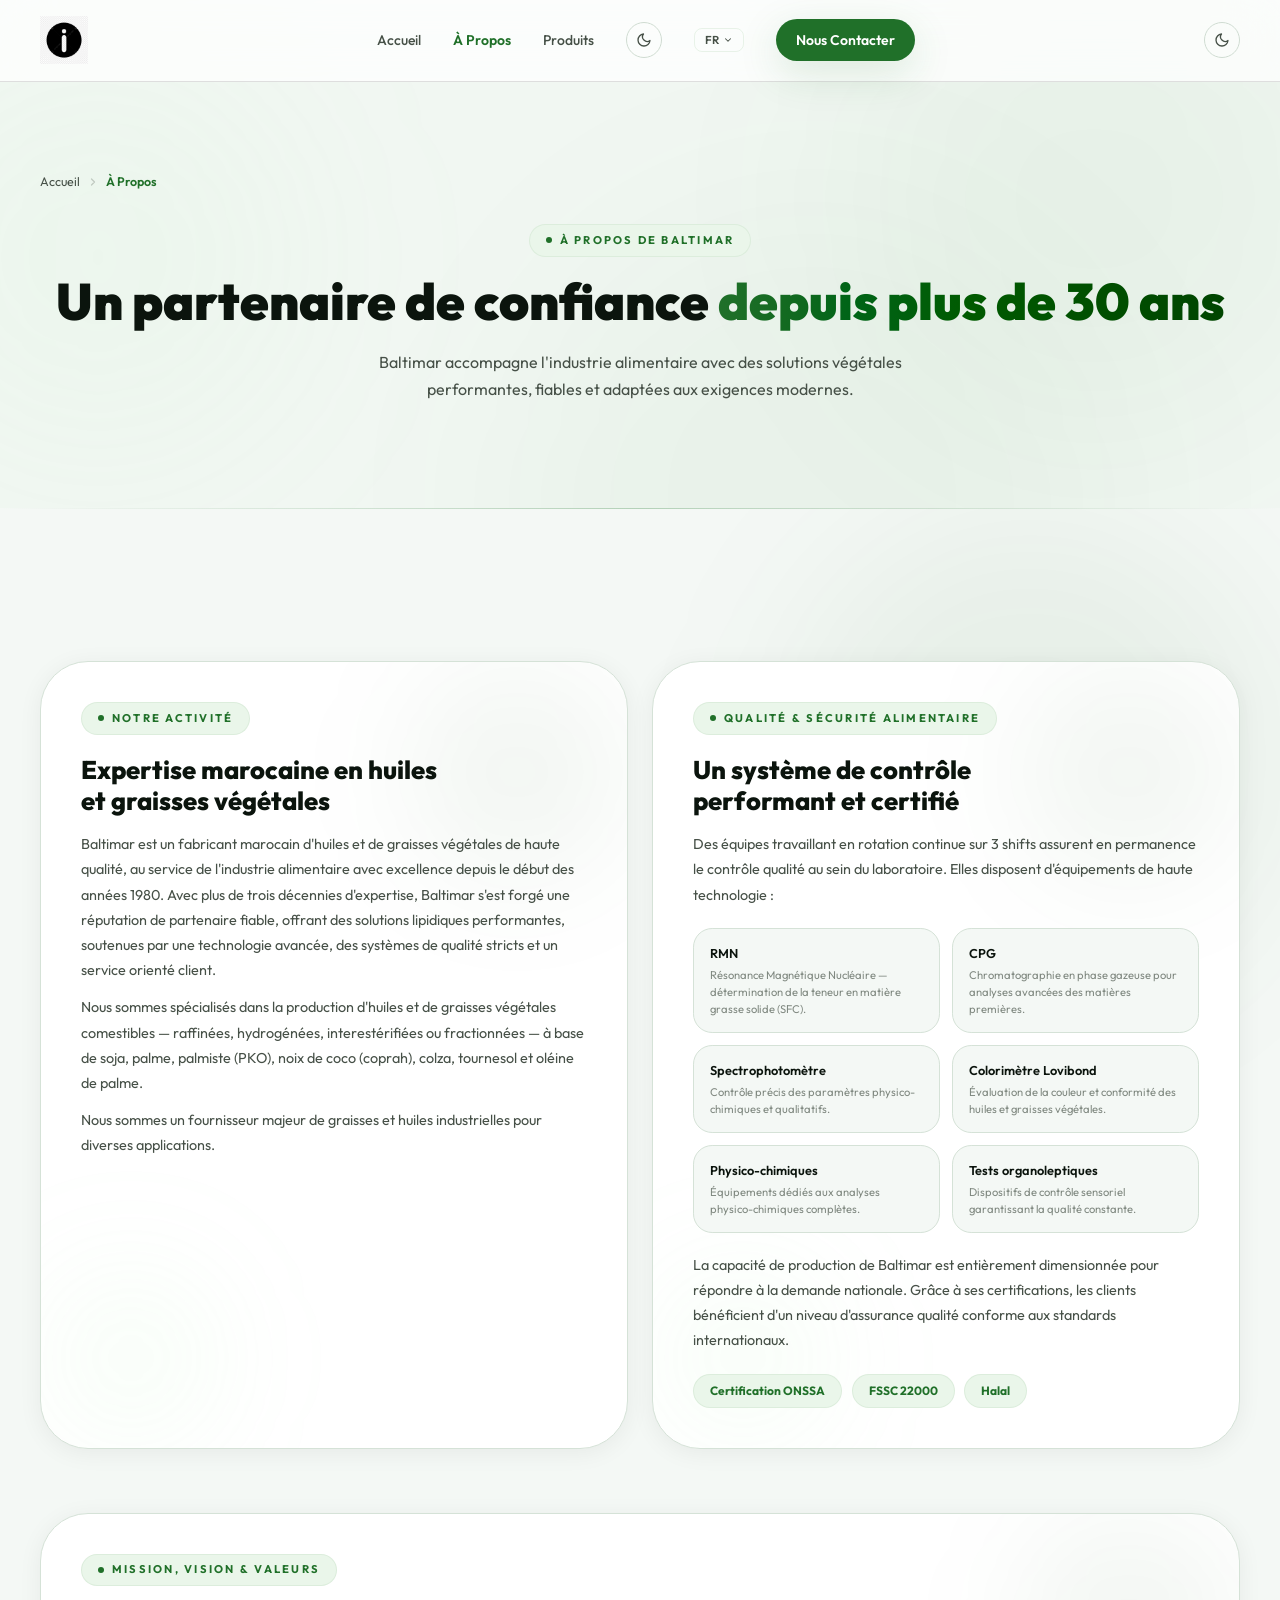
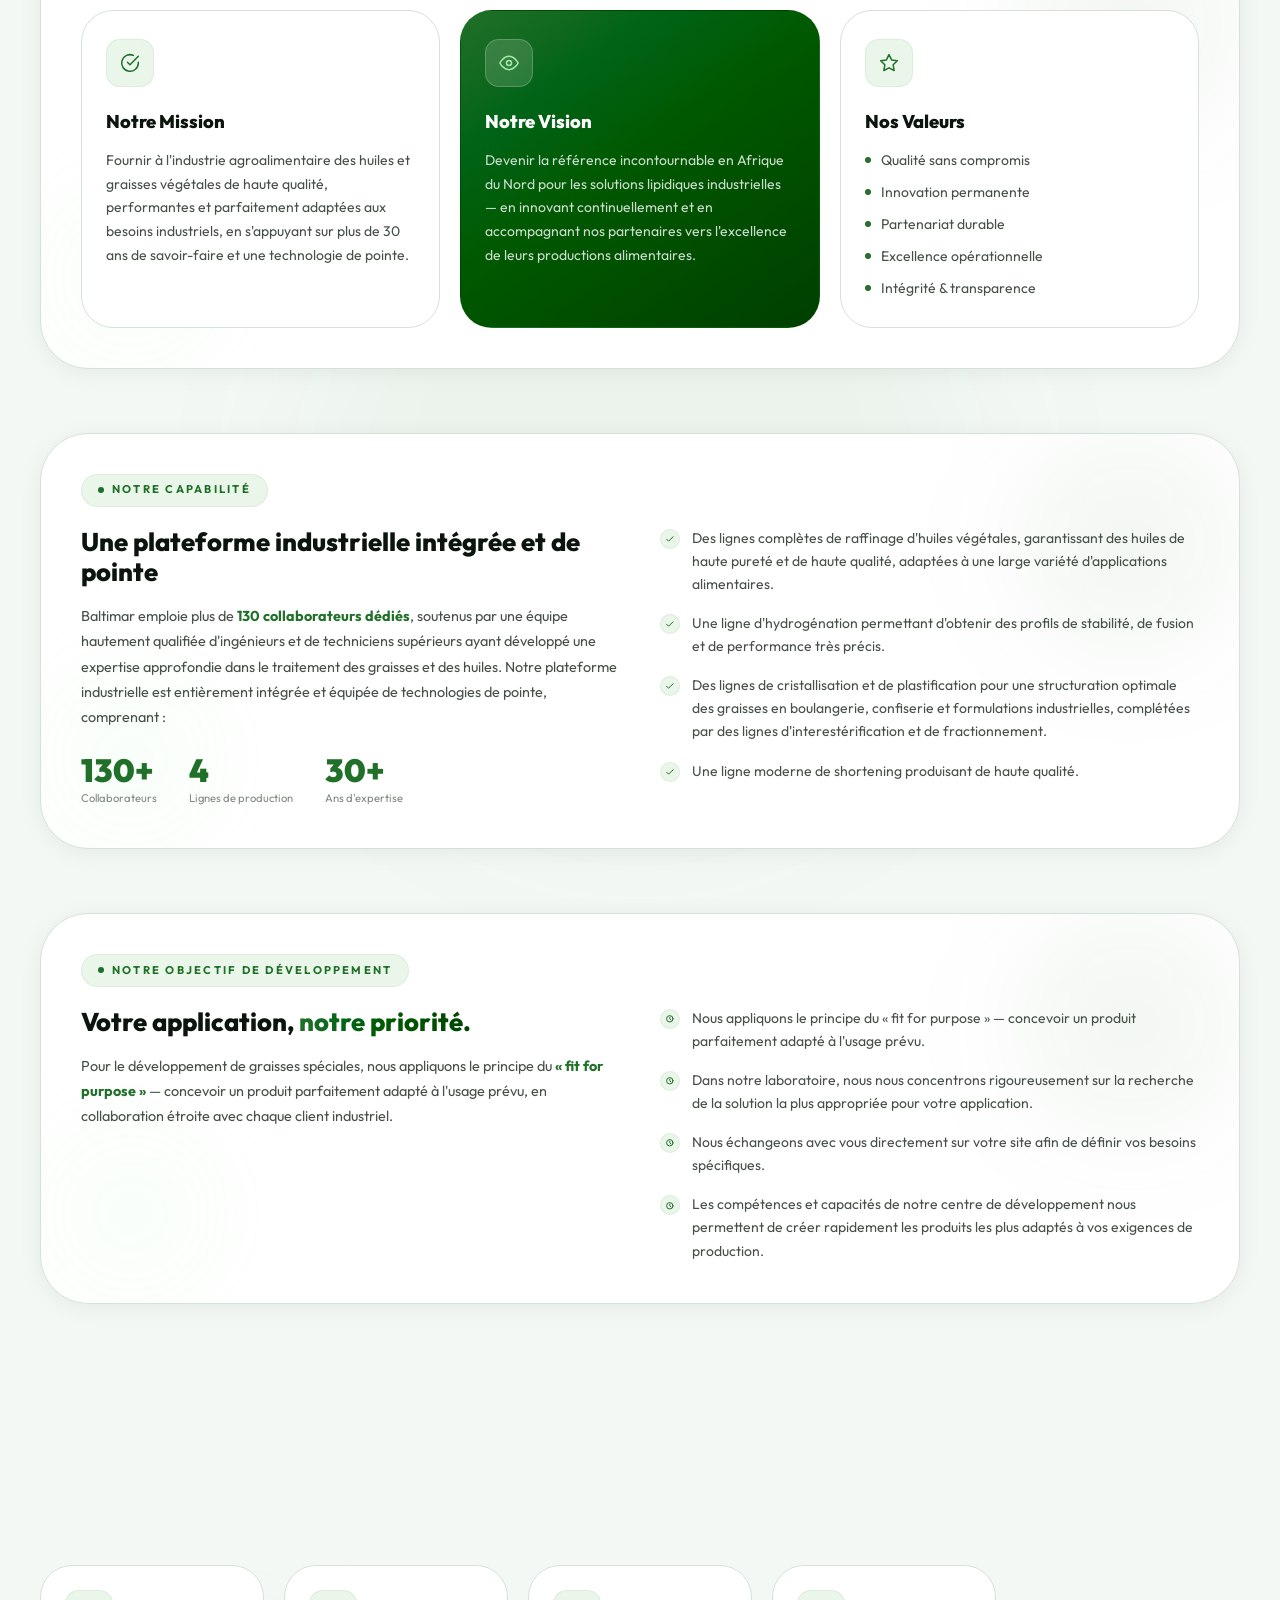
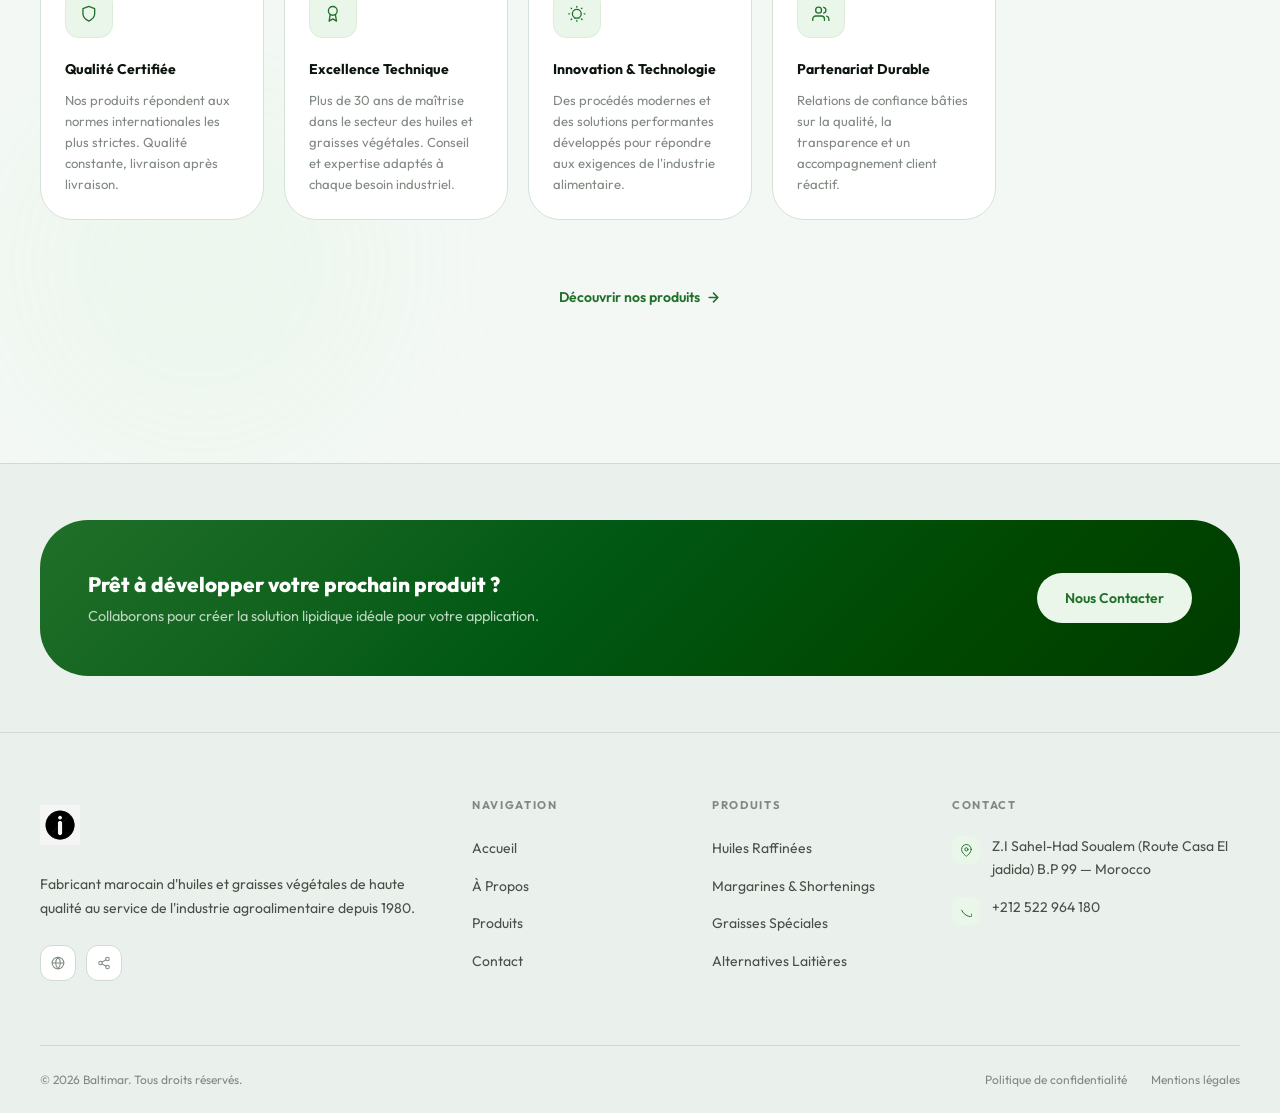
==== commit fa830754: "Add files via upload" ====
--- a/about.html
+++ b/about.html
@@ -191,7 +191,8 @@
             </p>
             <div class="cert-badges">
               <span class="cert-badge" data-i18n="cert.2">Certification ONSSA</span>
-              <span class="cert-badge" data-i18n="cert.1">FSSC 22000 V6</span>
+              <span class="cert-badge" data-i18n="cert.1">FSSC 22000 </span>
+              <span class="cert-badge" data-i18n="cert.6">Halal </span>
             </div>
           </div>
         </div>
@@ -471,13 +472,7 @@
               <div class="footer__contact-icon">
                 <svg xmlns="http://www.w3.org/2000/svg" viewBox="0 0 24 24" fill="none" stroke-width="1.8" stroke-linecap="round" stroke-linejoin="round"><path d="M22 16.92v3a2 2 0 01-2.18 2 19.79 19.79 0 01-8.63-3.07A19.5 19.5 0 013.07 9.81"/></svg>
               </div>
-              <span class="footer__contact-text">+212 5XX XX XX XX</span>
-            </li>
-            <li class="footer__contact-item">
-              <div class="footer__contact-icon">
-                <svg xmlns="http://www.w3.org/2000/svg" viewBox="0 0 24 24" fill="none" stroke-width="1.8" stroke-linecap="round" stroke-linejoin="round"><path d="M4 4h16c1.1 0 2 .9 2 2v12c0 1.1-.9 2-2 2H4c-1.1 0-2-.9-2-2V6c0-1.1.9-2 2-2z"/><polyline points="22,6 12,13 2,6"/></svg>
-              </div>
-              <span class="footer__contact-text">contact@baltimar.ma</span>
+              <span class="footer__contact-text">+212 522 964 180</span>
             </li>
           </ul>
         </div>
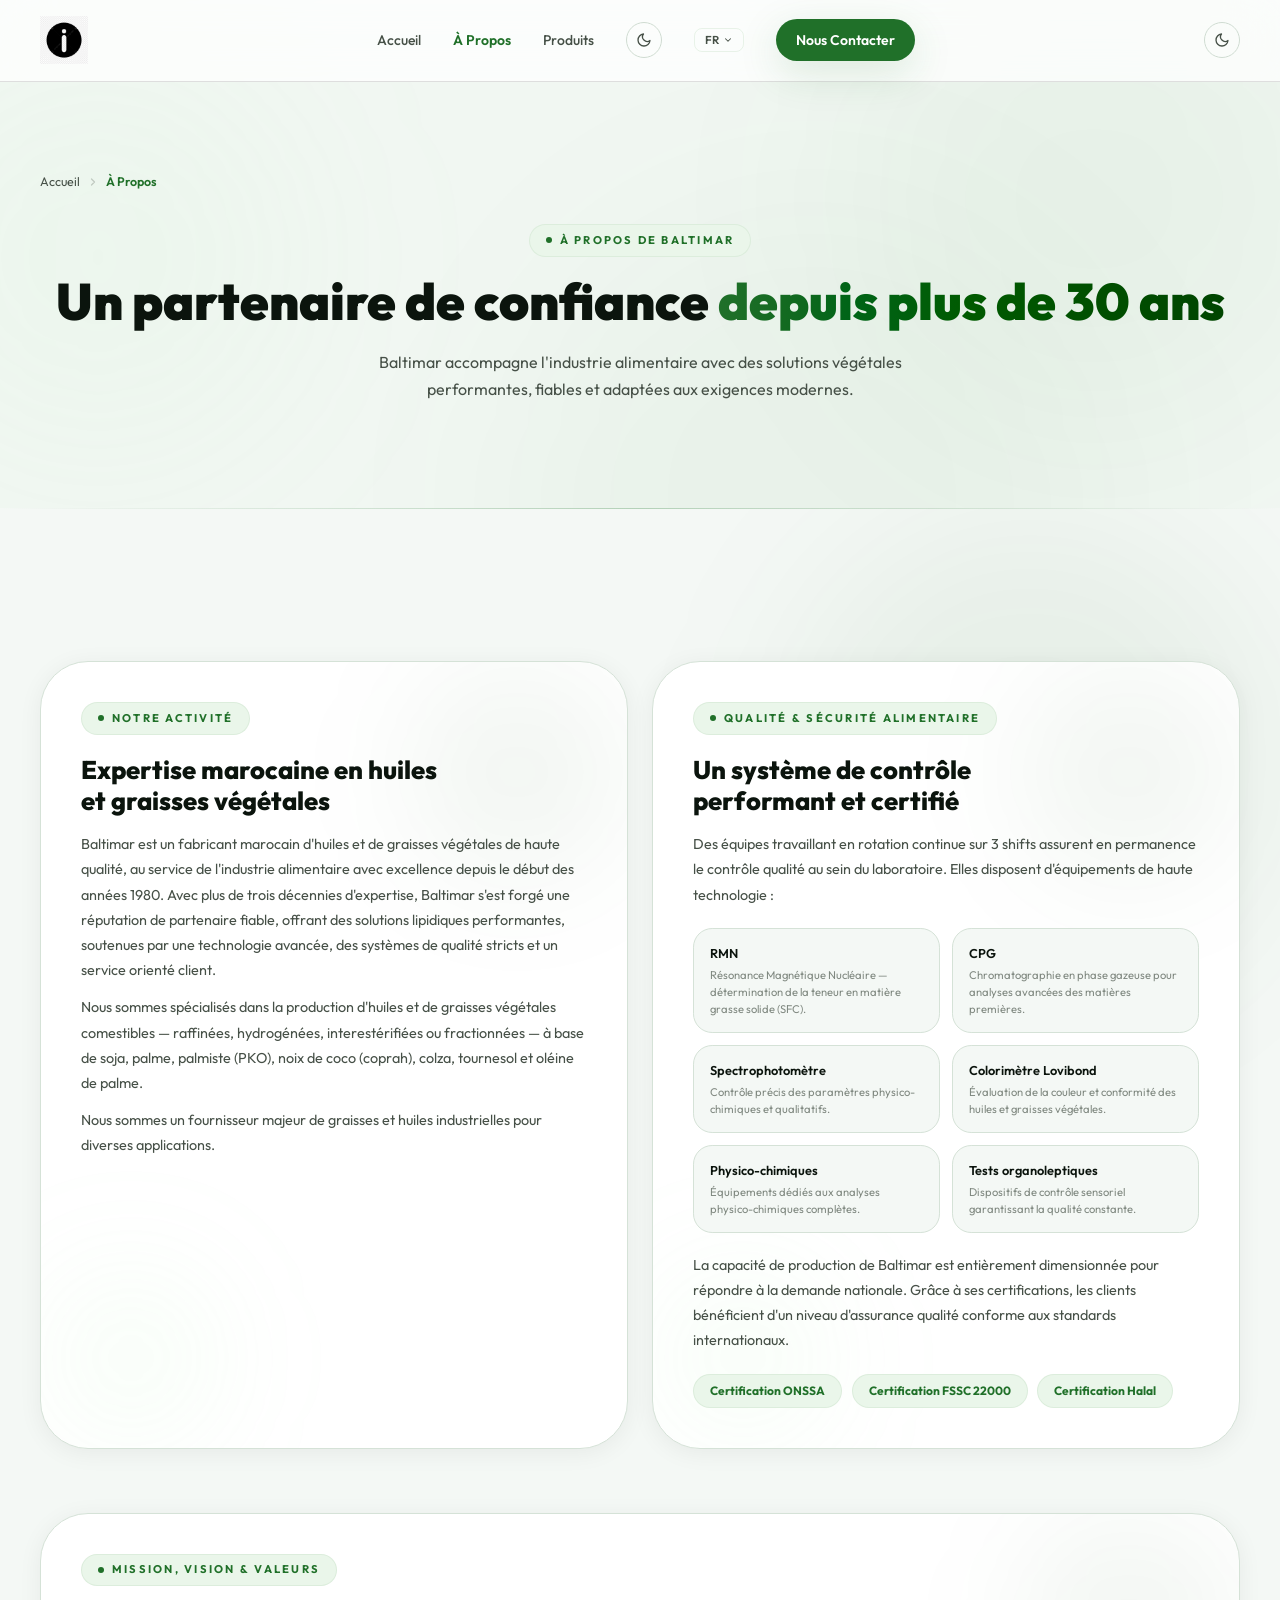
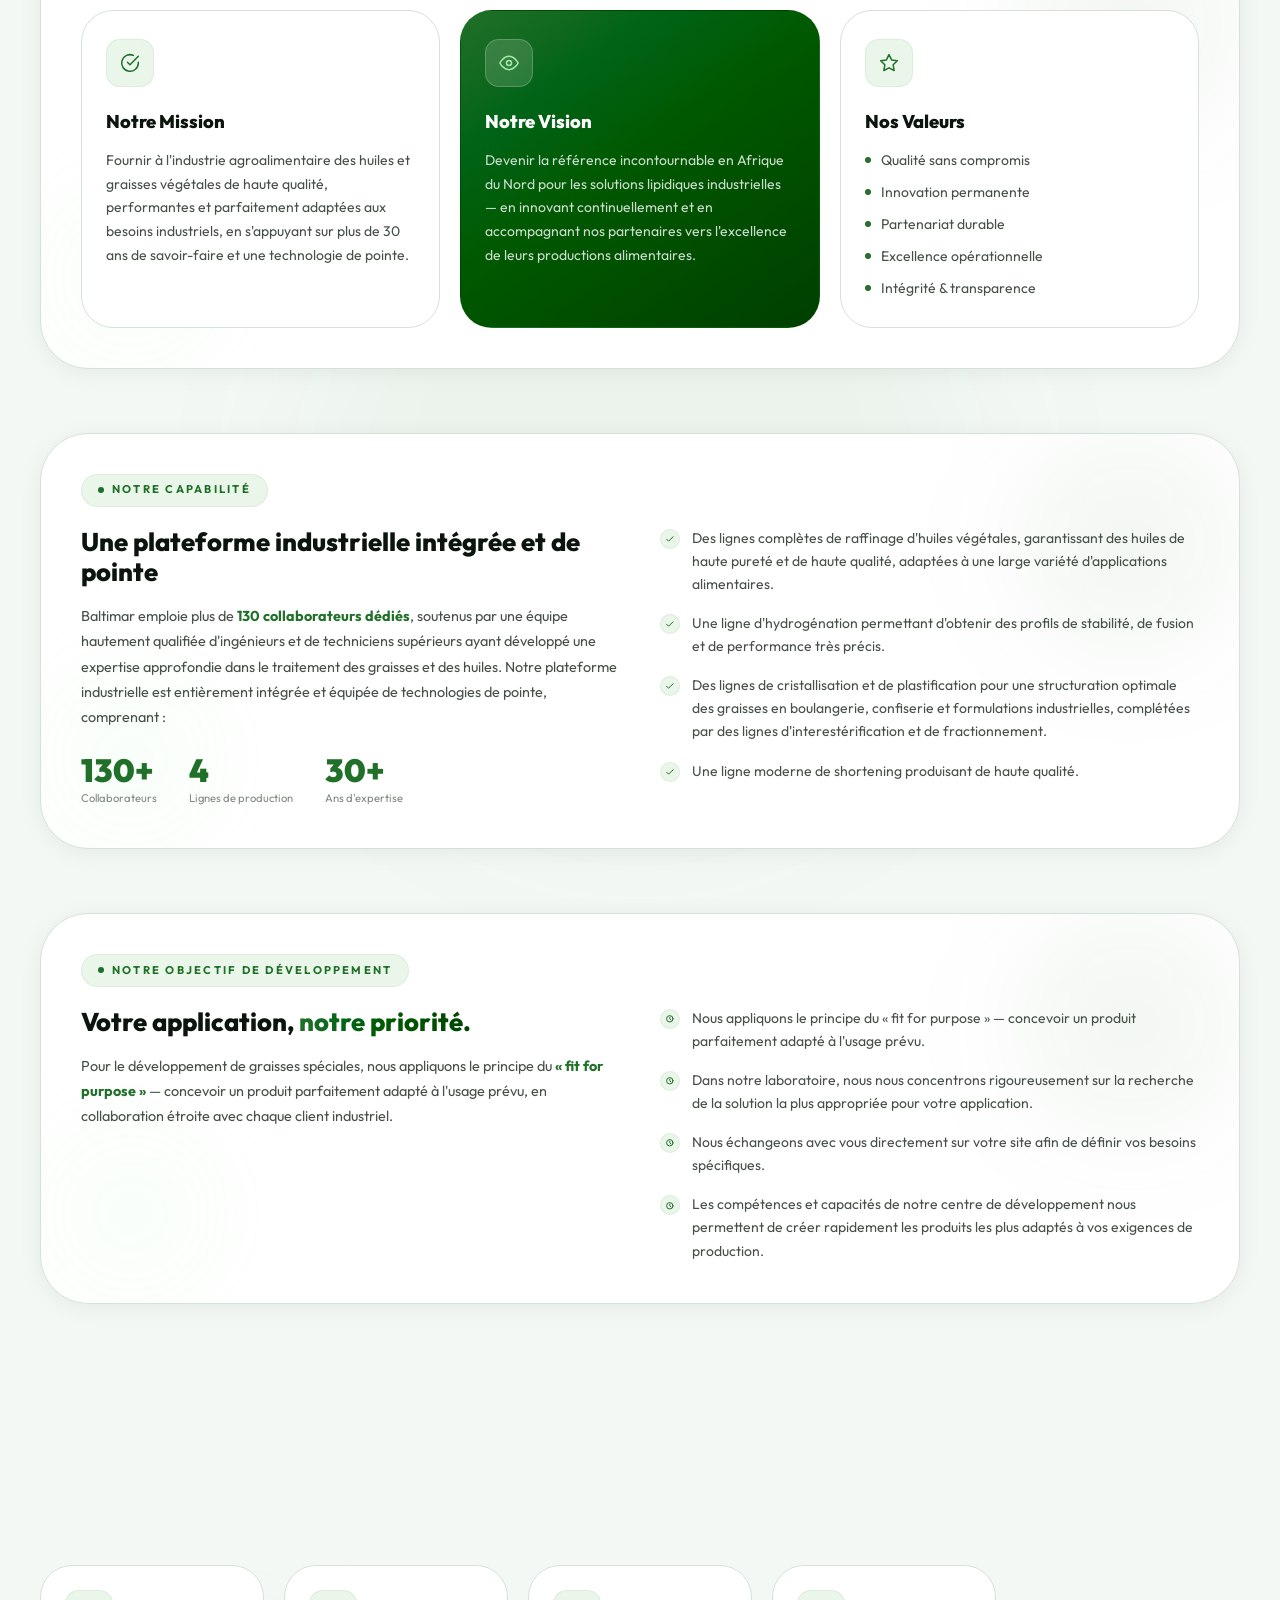
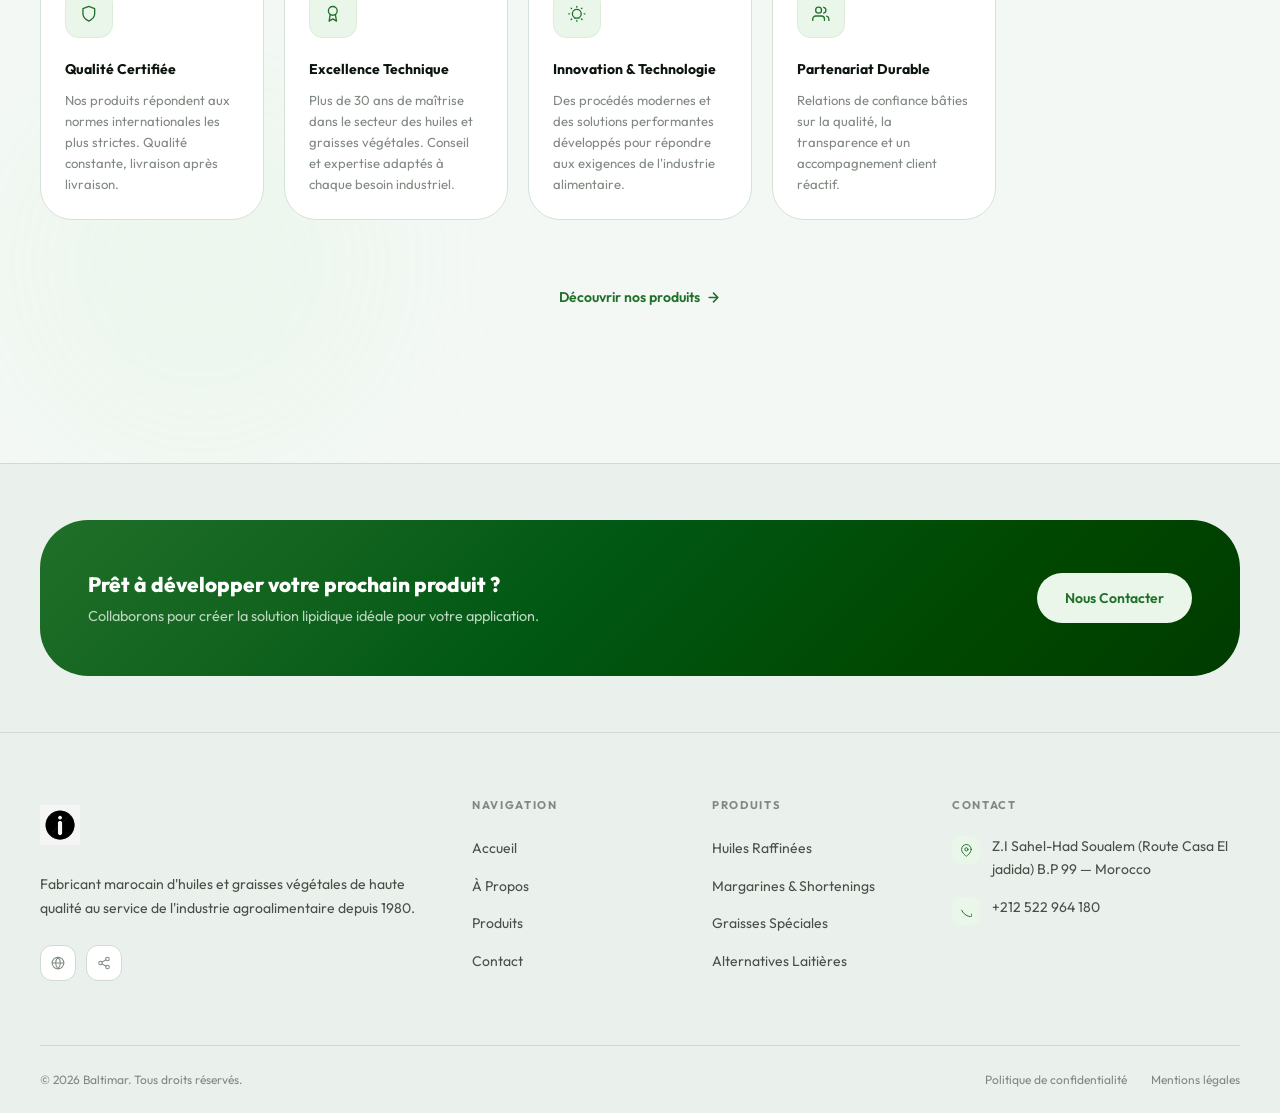
==== commit 5847d8c6: "Add files via upload" ====
--- a/about.html
+++ b/about.html
@@ -191,8 +191,8 @@
             </p>
             <div class="cert-badges">
               <span class="cert-badge" data-i18n="cert.2">Certification ONSSA</span>
-              <span class="cert-badge" data-i18n="cert.1">FSSC 22000 </span>
-              <span class="cert-badge" data-i18n="cert.6">Halal </span>
+              <span class="cert-badge" data-i18n="cert.1">Certification FSSC 22000 </span>
+              <span class="cert-badge" data-i18n="cert.6">Certification Halal </span>
             </div>
           </div>
         </div>
